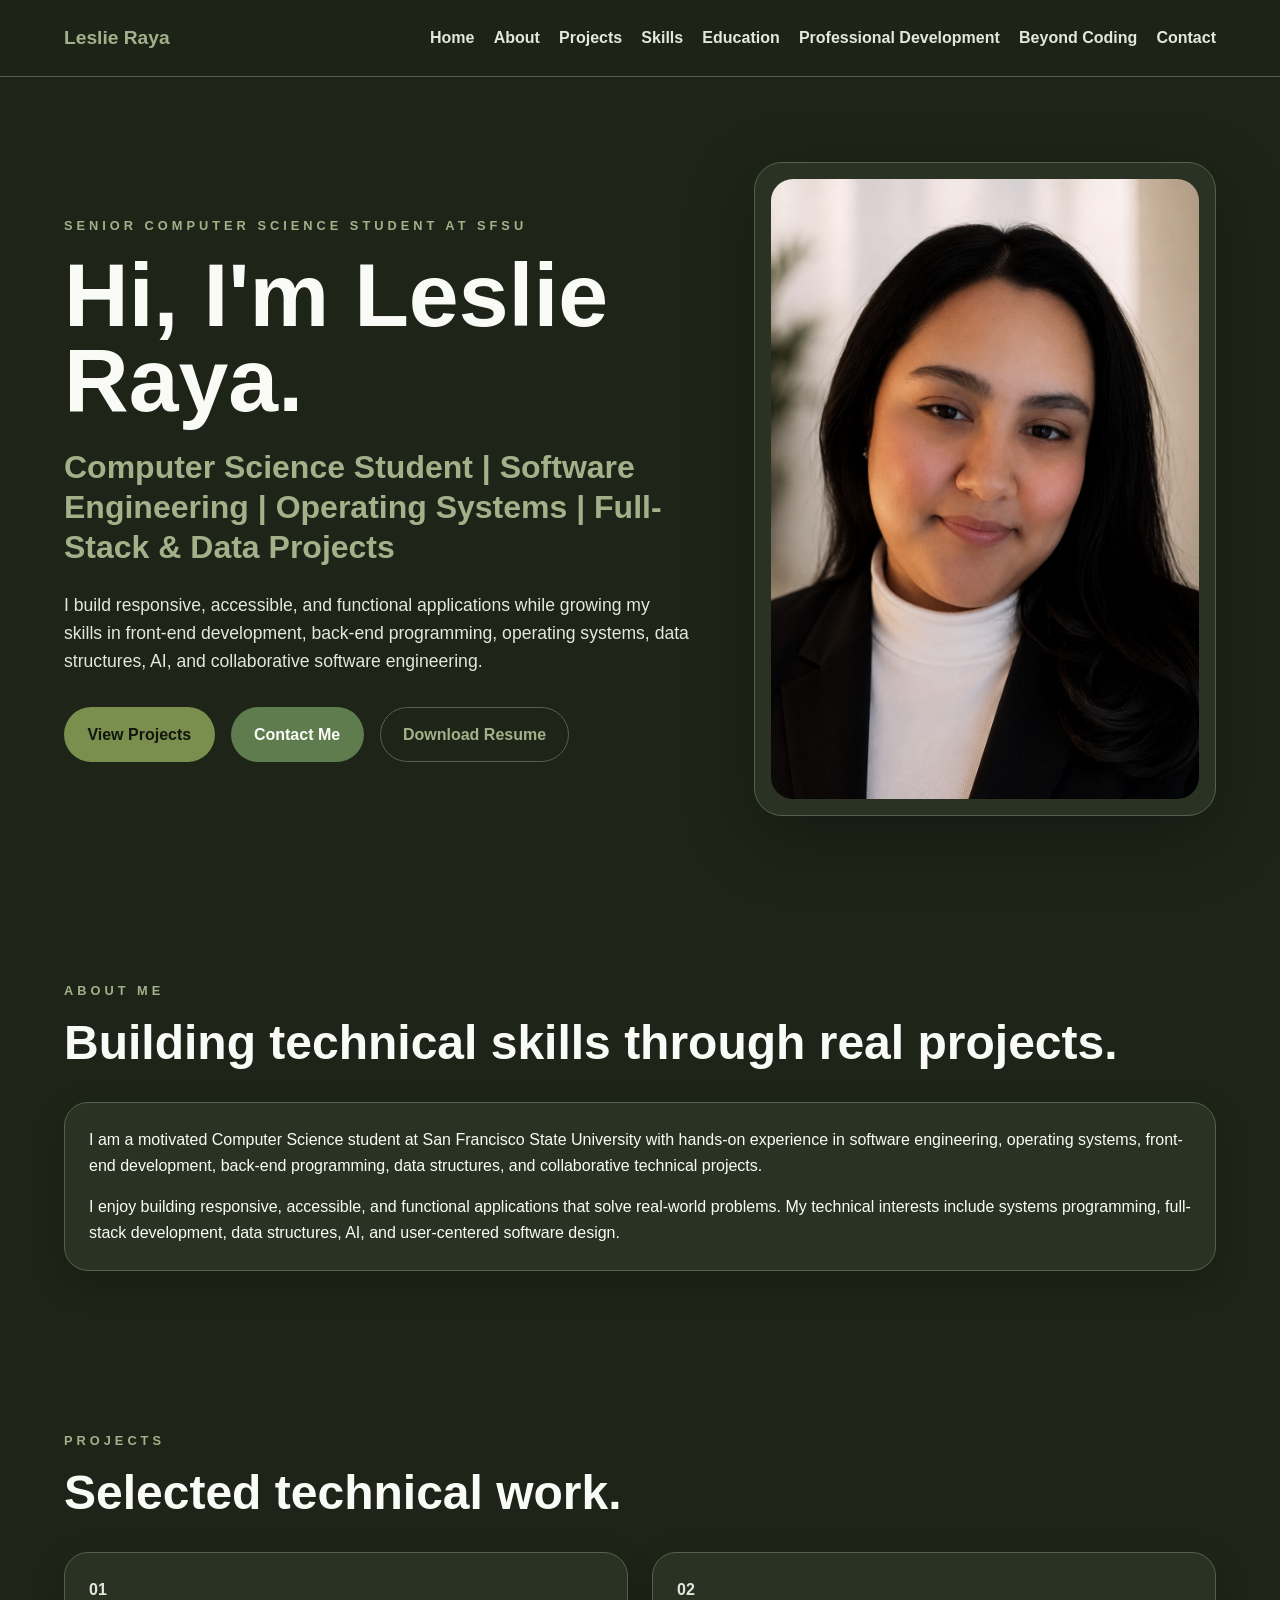
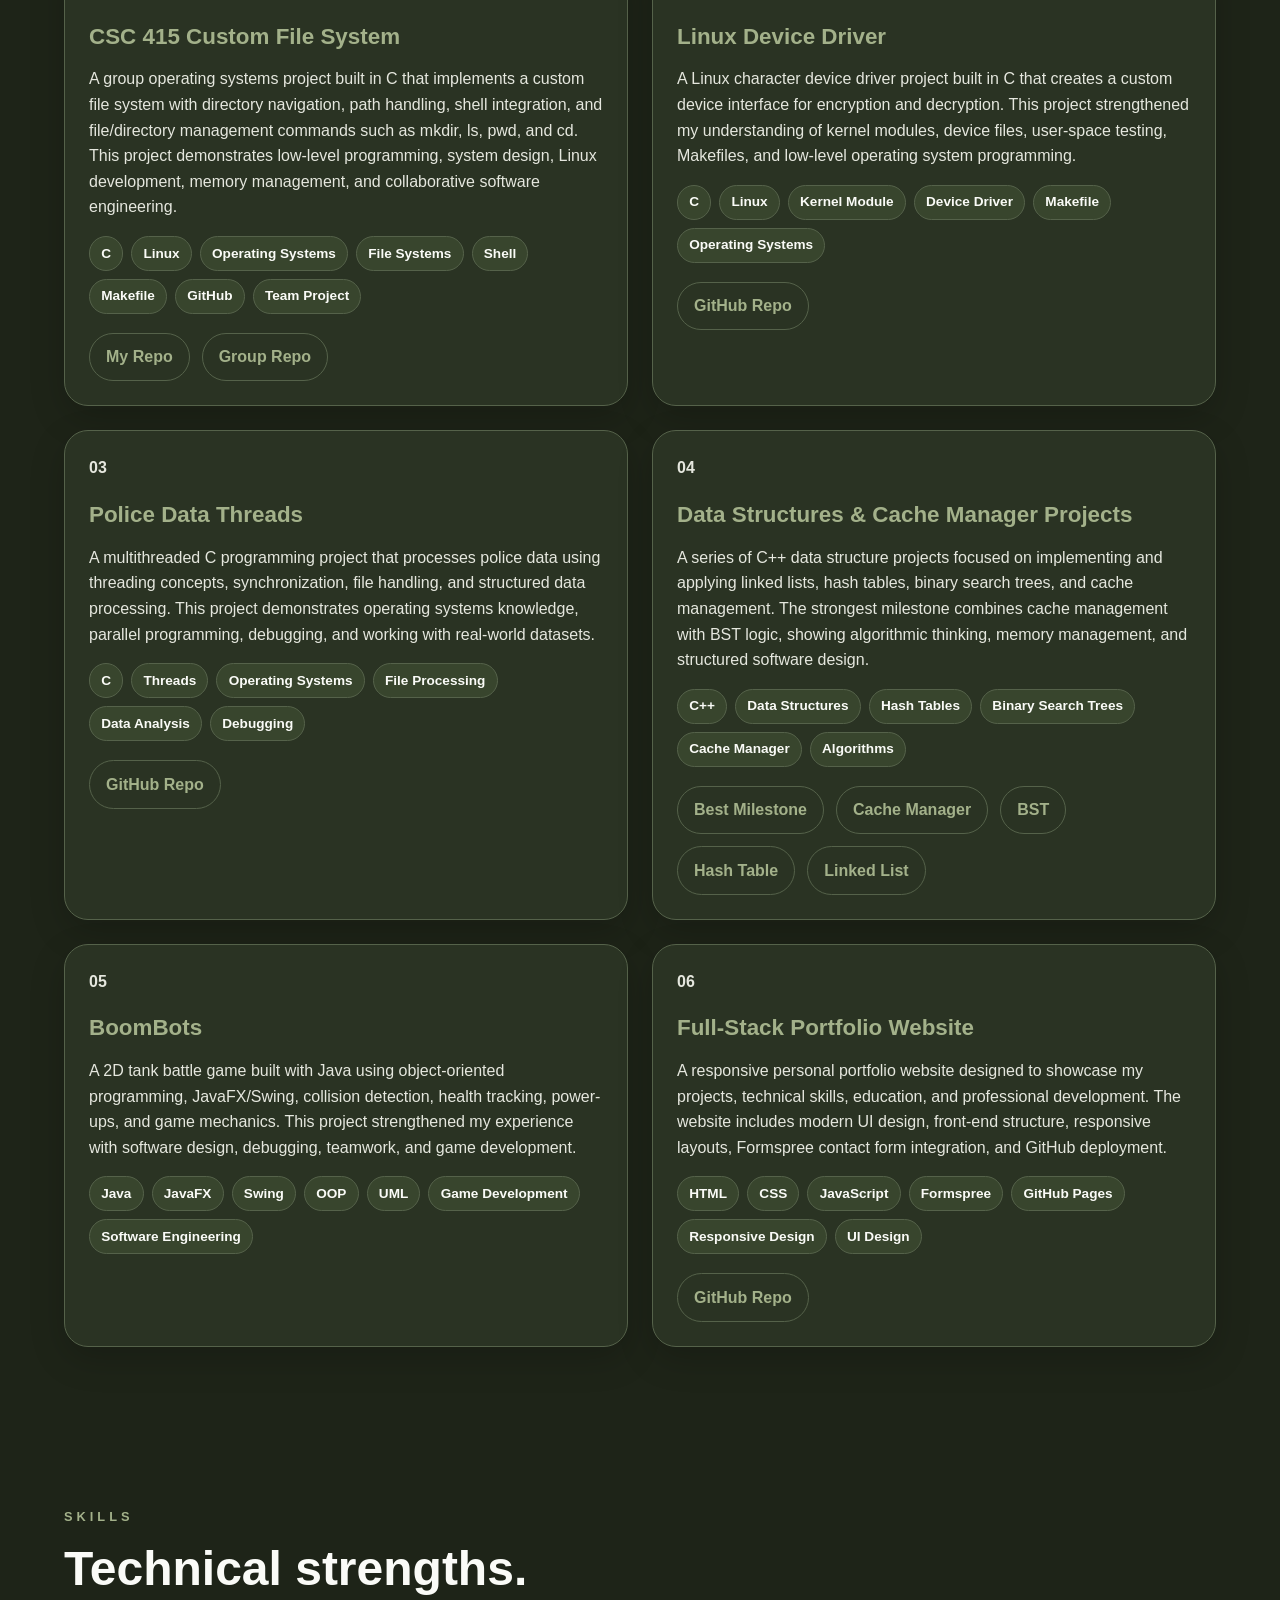
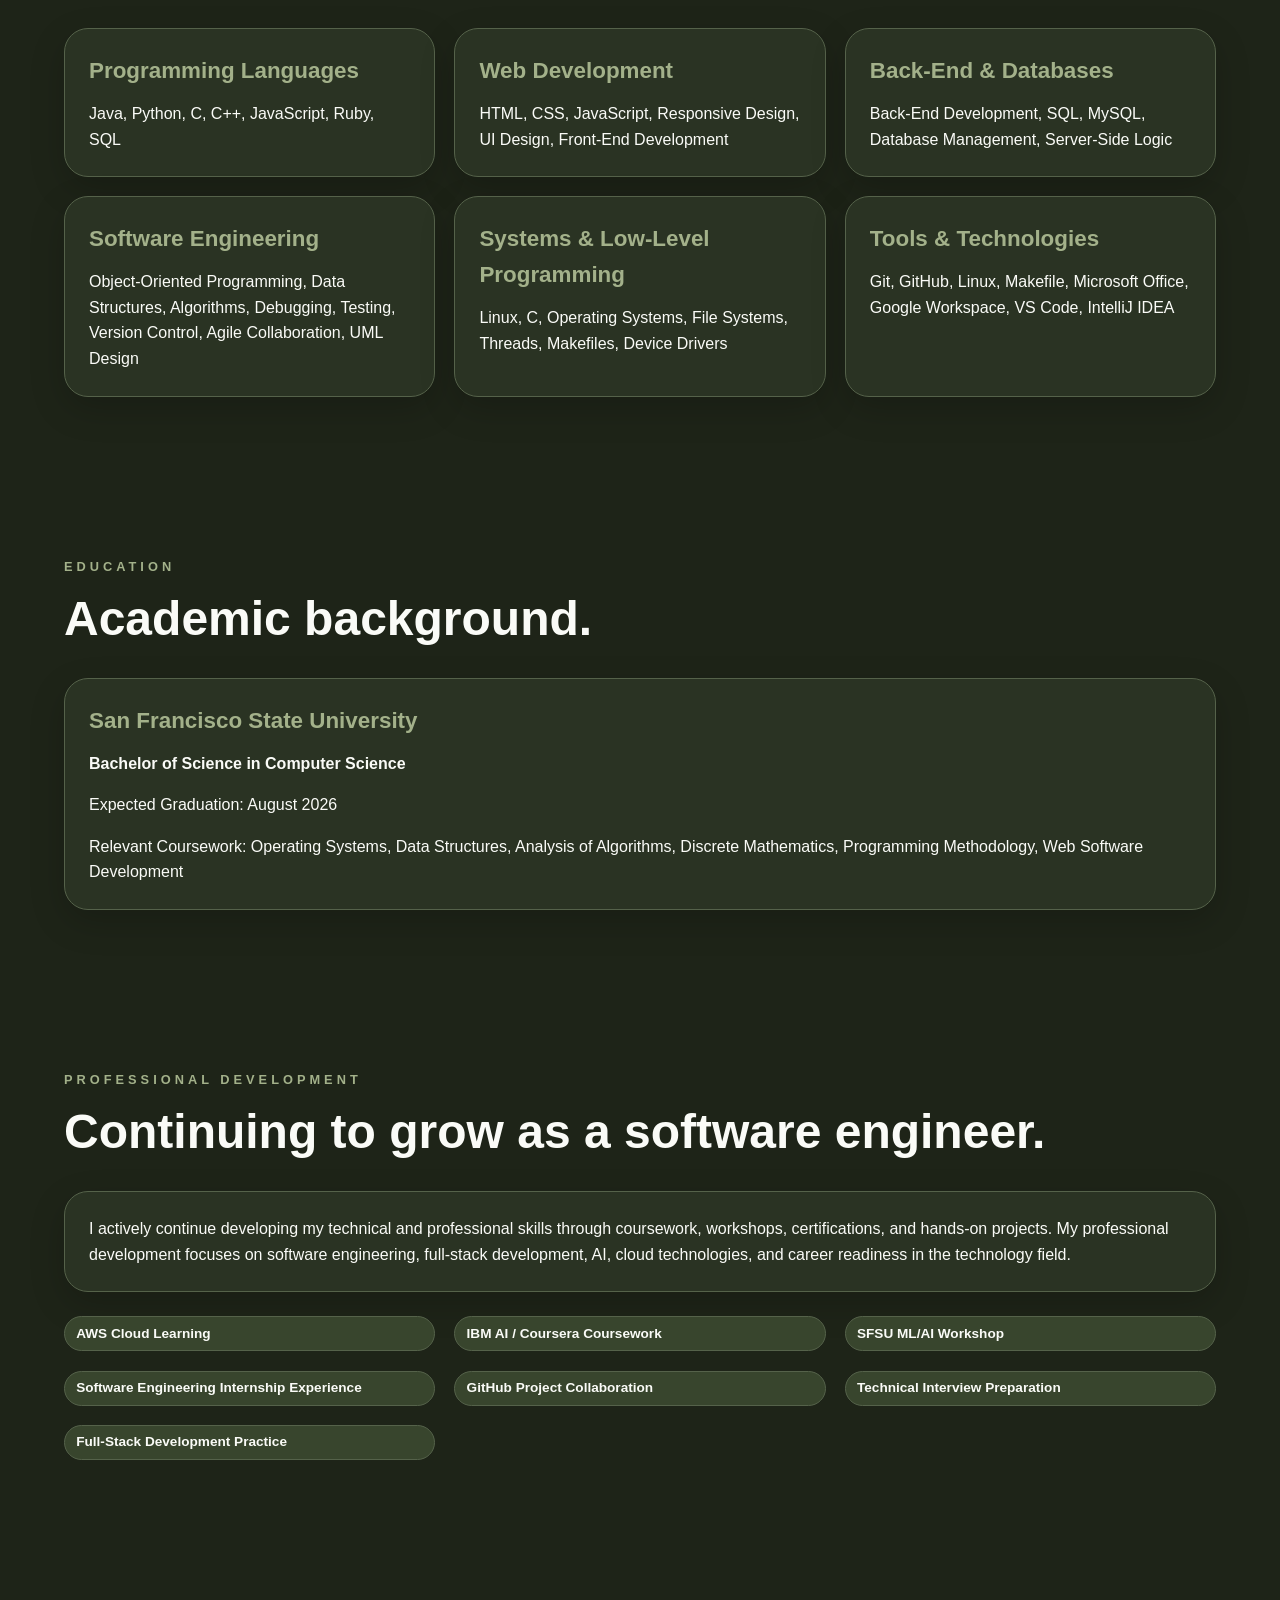
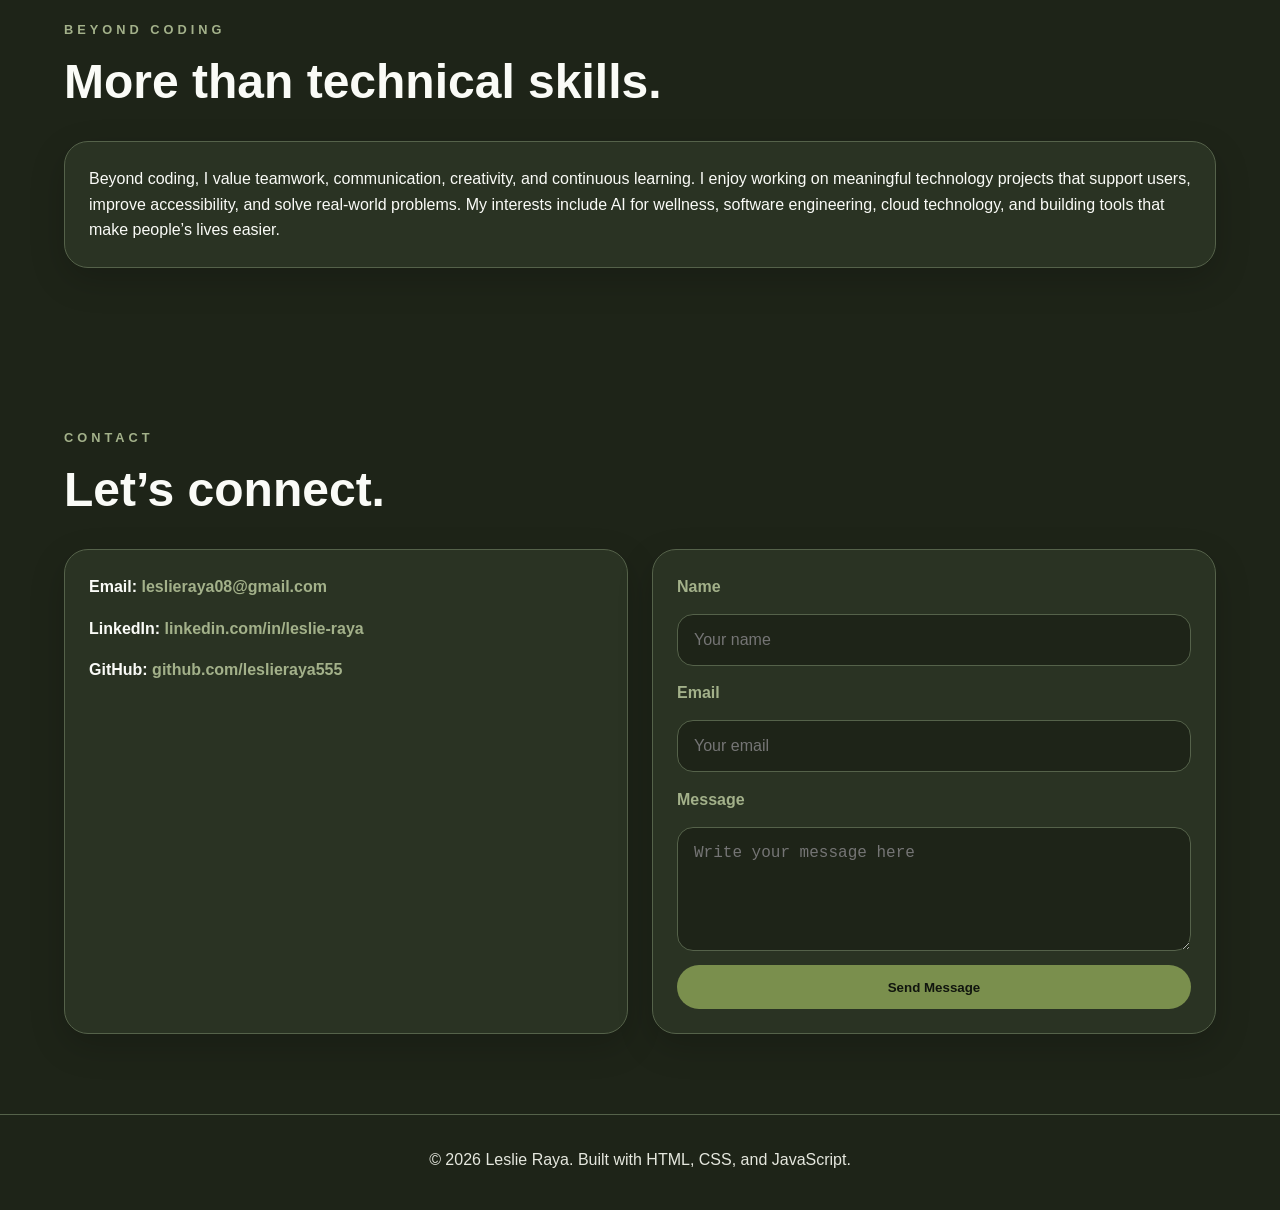
==== index.html @ 5ce3c4a7 "Add files via upload Move website files to root" ====
<!DOCTYPE html>
<html lang="en">
<head>
  <meta charset="UTF-8" />
  <meta name="viewport" content="width=device-width, initial-scale=1.0" />

  <title>Leslie Raya | Portfolio</title>

  <link rel="stylesheet" href="style.css" />
</head>

<body>
  <header class="header">
    <nav class="navbar">
      <a href="#home" class="logo">Leslie Raya</a>

      <button class="menu-toggle" aria-label="Open navigation menu">
        ☰
      </button>

      <ul class="nav-links">
        <li><a href="#home">Home</a></li>
        <li><a href="#about">About</a></li>
        <li><a href="#projects">Projects</a></li>
        <li><a href="#skills">Skills</a></li>
        <li><a href="#education">Education</a></li>
        <li><a href="#development">Professional Development</a></li>
        <li><a href="#beyond">Beyond Coding</a></li>
        <li><a href="#contact">Contact</a></li>
      </ul>
    </nav>
  </header>

  <main>
    <!-- HOME -->
    <section id="home" class="section hero">
      <div class="hero-content">
        <p class="eyebrow">Senior Computer Science Student at SFSU</p>

        <h1>Hi, I'm Leslie Raya.</h1>

        <h2>
          Computer Science Student | Software Engineering | Operating Systems |
          Full-Stack & Data Projects
        </h2>

        <p class="hero-text">
          I build responsive, accessible, and functional applications while growing my skills in
          front-end development, back-end programming, operating systems, data structures, AI, and
          collaborative software engineering.
        </p>

        <div class="hero-buttons">
          <a href="#projects" class="btn primary">View Projects</a>
          <a href="#contact" class="btn secondary">Contact Me</a>
          <a href="Leslie_Raya_Resume.pdf" class="btn outline" download>Download Resume</a>
        </div>
      </div>

      <div class="hero-image-card">
        <img
          src="leslie-headshot.png"
          alt="Leslie Raya professional headshot"
          class="hero-photo"
        />
      </div>
    </section>

    <!-- ABOUT -->
    <section id="about" class="section">
      <div class="section-heading">
        <p class="eyebrow">About Me</p>
        <h2>Building technical skills through real projects.</h2>
      </div>

      <div class="card">
        <p>
          I am a motivated Computer Science student at San Francisco State University with hands-on
          experience in software engineering, operating systems, front-end development, back-end
          programming, data structures, and collaborative technical projects.
        </p>

        <p>
          I enjoy building responsive, accessible, and functional applications that solve real-world
          problems. My technical interests include systems programming, full-stack development,
          data structures, AI, and user-centered software design.
        </p>
      </div>
    </section>

    <!-- PROJECTS -->
    <section id="projects" class="section">
      <div class="section-heading">
        <p class="eyebrow">Projects</p>
        <h2>Selected technical work.</h2>
      </div>

      <div class="project-grid">
        <!-- PROJECT 1 -->
        <article class="project-card">
          <p class="project-number">01</p>
          <h3>CSC 415 Custom File System</h3>

          <p>
            A group operating systems project built in C that implements a custom file system with
            directory navigation, path handling, shell integration, and file/directory management
            commands such as mkdir, ls, pwd, and cd. This project demonstrates low-level
            programming, system design, Linux development, memory management, and collaborative
            software engineering.
          </p>

          <div class="tags">
            <span>C</span>
            <span>Linux</span>
            <span>Operating Systems</span>
            <span>File Systems</span>
            <span>Shell</span>
            <span>Makefile</span>
            <span>GitHub</span>
            <span>Team Project</span>
          </div>

          <div class="project-links">
            <a
              href="https://github.com/CSC415-2026-Spring/csc415-filesystem-lraya7"
              target="_blank"
              class="project-link"
            >
              My Repo
            </a>

            <a
              href="https://github.com/jiaweilyu0929/csc415-group-project"
              target="_blank"
              class="project-link"
            >
              Group Repo
            </a>
          </div>
        </article>

        <!-- PROJECT 2 -->
        <article class="project-card">
          <p class="project-number">02</p>
          <h3>Linux Device Driver</h3>

          <p>
            A Linux character device driver project built in C that creates a custom device
            interface for encryption and decryption. This project strengthened my understanding of
            kernel modules, device files, user-space testing, Makefiles, and low-level operating
            system programming.
          </p>

          <div class="tags">
            <span>C</span>
            <span>Linux</span>
            <span>Kernel Module</span>
            <span>Device Driver</span>
            <span>Makefile</span>
            <span>Operating Systems</span>
          </div>

          <div class="project-links">
            <a
              href="https://github.com/lraya7/assignment6-device-driver"
              target="_blank"
              class="project-link"
            >
              GitHub Repo
            </a>
          </div>
        </article>

        <!-- PROJECT 3 -->
        <article class="project-card">
          <p class="project-number">03</p>
          <h3>Police Data Threads</h3>

          <p>
            A multithreaded C programming project that processes police data using threading
            concepts, synchronization, file handling, and structured data processing. This project
            demonstrates operating systems knowledge, parallel programming, debugging, and working
            with real-world datasets.
          </p>

          <div class="tags">
            <span>C</span>
            <span>Threads</span>
            <span>Operating Systems</span>
            <span>File Processing</span>
            <span>Data Analysis</span>
            <span>Debugging</span>
          </div>

          <div class="project-links">
            <a
              href="https://github.com/CSC415-2026-Spring/csc415-assignment-4-policedatathreads-lraya7"
              target="_blank"
              class="project-link"
            >
              GitHub Repo
            </a>
          </div>
        </article>

        <!-- PROJECT 4 -->
        <article class="project-card">
          <p class="project-number">04</p>
          <h3>Data Structures & Cache Manager Projects</h3>

          <p>
            A series of C++ data structure projects focused on implementing and applying linked
            lists, hash tables, binary search trees, and cache management. The strongest milestone
            combines cache management with BST logic, showing algorithmic thinking, memory
            management, and structured software design.
          </p>

          <div class="tags">
            <span>C++</span>
            <span>Data Structures</span>
            <span>Hash Tables</span>
            <span>Binary Search Trees</span>
            <span>Cache Manager</span>
            <span>Algorithms</span>
          </div>

          <div class="project-links">
            <a
              href="https://github.com/joe-hui-sfsu/milestone-5-cachemanager-bst-lraya7"
              target="_blank"
              class="project-link"
            >
              Best Milestone
            </a>

            <a
              href="https://github.com/joe-hui-sfsu/milestone-3-cachemanager-lraya7"
              target="_blank"
              class="project-link"
            >
              Cache Manager
            </a>

            <a
              href="https://github.com/joe-hui-sfsu/milestone-4-binary-search-tree-lraya7"
              target="_blank"
              class="project-link"
            >
              BST
            </a>

            <a
              href="https://github.com/joe-hui-sfsu/milestone-2-hashtable-lraya7"
              target="_blank"
              class="project-link"
            >
              Hash Table
            </a>

            <a
              href="https://github.com/joe-hui-sfsu/milestone-1-doubly-linked-list-lraya7"
              target="_blank"
              class="project-link"
            >
              Linked List
            </a>
          </div>
        </article>

        <!-- PROJECT 5 -->
        <article class="project-card">
          <p class="project-number">05</p>
          <h3>BoomBots</h3>

          <p>
            A 2D tank battle game built with Java using object-oriented programming, JavaFX/Swing,
            collision detection, health tracking, power-ups, and game mechanics. This project
            strengthened my experience with software design, debugging, teamwork, and game
            development.
          </p>

          <div class="tags">
            <span>Java</span>
            <span>JavaFX</span>
            <span>Swing</span>
            <span>OOP</span>
            <span>UML</span>
            <span>Game Development</span>
            <span>Software Engineering</span>
          </div>
        </article>

        <!-- PROJECT 6 -->
        <article class="project-card">
          <p class="project-number">06</p>
          <h3>Full-Stack Portfolio Website</h3>

          <p>
            A responsive personal portfolio website designed to showcase my projects, technical
            skills, education, and professional development. The website includes modern UI design,
            front-end structure, responsive layouts, Formspree contact form integration, and GitHub
            deployment.
          </p>

          <div class="tags">
            <span>HTML</span>
            <span>CSS</span>
            <span>JavaScript</span>
            <span>Formspree</span>
            <span>GitHub Pages</span>
            <span>Responsive Design</span>
            <span>UI Design</span>
          </div>

          <div class="project-links">
            <a
              href="https://github.com/leslieraya555/leslie-raya-portfolio"
              target="_blank"
              class="project-link"
            >
              GitHub Repo
            </a>
          </div>
        </article>
      </div>
    </section>

    <!-- SKILLS -->
    <section id="skills" class="section">
      <div class="section-heading">
        <p class="eyebrow">Skills</p>
        <h2>Technical strengths.</h2>
      </div>

      <div class="skills-grid">
        <div class="card">
          <h3>Programming Languages</h3>
          <p>Java, Python, C, C++, JavaScript, Ruby, SQL</p>
        </div>

        <div class="card">
          <h3>Web Development</h3>
          <p>HTML, CSS, JavaScript, Responsive Design, UI Design, Front-End Development</p>
        </div>

        <div class="card">
          <h3>Back-End & Databases</h3>
          <p>Back-End Development, SQL, MySQL, Database Management, Server-Side Logic</p>
        </div>

        <div class="card">
          <h3>Software Engineering</h3>
          <p>
            Object-Oriented Programming, Data Structures, Algorithms, Debugging, Testing,
            Version Control, Agile Collaboration, UML Design
          </p>
        </div>

        <div class="card">
          <h3>Systems & Low-Level Programming</h3>
          <p>Linux, C, Operating Systems, File Systems, Threads, Makefiles, Device Drivers</p>
        </div>

        <div class="card">
          <h3>Tools & Technologies</h3>
          <p>Git, GitHub, Linux, Makefile, Microsoft Office, Google Workspace, VS Code, IntelliJ IDEA</p>
        </div>
      </div>
    </section>

    <!-- EDUCATION -->
    <section id="education" class="section">
      <div class="section-heading">
        <p class="eyebrow">Education</p>
        <h2>Academic background.</h2>
      </div>

      <div class="card">
        <h3>San Francisco State University</h3>
        <p><strong>Bachelor of Science in Computer Science</strong></p>
        <p>Expected Graduation: August 2026</p>

        <p>
          Relevant Coursework: Operating Systems, Data Structures, Analysis of Algorithms,
          Discrete Mathematics, Programming Methodology, Web Software Development
        </p>
      </div>
    </section>

    <!-- PROFESSIONAL DEVELOPMENT -->
    <section id="development" class="section">
      <div class="section-heading">
        <p class="eyebrow">Professional Development</p>
        <h2>Continuing to grow as a software engineer.</h2>
      </div>

      <div class="card">
        <p>
          I actively continue developing my technical and professional skills through coursework,
          workshops, certifications, and hands-on projects. My professional development focuses on
          software engineering, full-stack development, AI, cloud technologies, and career readiness
          in the technology field.
        </p>
      </div>

      <div class="development-grid">
        <span>AWS Cloud Learning</span>
        <span>IBM AI / Coursera Coursework</span>
        <span>SFSU ML/AI Workshop</span>
        <span>Software Engineering Internship Experience</span>
        <span>GitHub Project Collaboration</span>
        <span>Technical Interview Preparation</span>
        <span>Full-Stack Development Practice</span>
      </div>
    </section>

    <!-- BEYOND CODING -->
    <section id="beyond" class="section">
      <div class="section-heading">
        <p class="eyebrow">Beyond Coding</p>
        <h2>More than technical skills.</h2>
      </div>

      <div class="card">
        <p>
          Beyond coding, I value teamwork, communication, creativity, and continuous learning. I
          enjoy working on meaningful technology projects that support users, improve accessibility,
          and solve real-world problems. My interests include AI for wellness, software engineering,
          cloud technology, and building tools that make people’s lives easier.
        </p>
      </div>
    </section>

    <!-- CONTACT -->
    <section id="contact" class="section">
      <div class="section-heading">
        <p class="eyebrow">Contact</p>
        <h2>Let’s connect.</h2>
      </div>

      <div class="contact-grid">
        <div class="card contact-info">
          <p>
            <strong>Email:</strong>
            <a href="mailto:leslieraya08@gmail.com">leslieraya08@gmail.com</a>
          </p>

          <p>
            <strong>LinkedIn:</strong>
            <a href="https://www.linkedin.com/in/leslie-raya" target="_blank">
              linkedin.com/in/leslie-raya
            </a>
          </p>

          <p>
            <strong>GitHub:</strong>
            <a href="https://github.com/leslieraya555" target="_blank">
              github.com/leslieraya555
            </a>
          </p>
        </div>

        <form
          class="card contact-form"
          action="https://formspree.io/f/mkoaongb"
          method="POST"
        >
          <label for="name">Name</label>
          <input
            id="name"
            name="name"
            type="text"
            placeholder="Your name"
            required
          />

          <label for="email">Email</label>
          <input
            id="email"
            name="email"
            type="email"
            placeholder="Your email"
            required
          />

          <label for="message">Message</label>
          <textarea
            id="message"
            name="message"
            rows="5"
            placeholder="Write your message here"
            required
          ></textarea>

          <input
            type="hidden"
            name="_subject"
            value="New message from Leslie Raya Portfolio Website"
          />

          <button type="submit" class="btn primary">Send Message</button>
        </form>
      </div>
    </section>
  </main>

  <footer class="footer">
    <p>© 2026 Leslie Raya. Built with HTML, CSS, and JavaScript.</p>
  </footer>

  <script src="script.js"></script>
</body>
</html>
---- style.css ----
:root {
  --background: #1E2418;
  --card-background: #2A3323;
  --section-background: #38452D;
  --accent-olive: #7A8F4D;
  --secondary-green: #5E7C4D;
  --soft-sage: #A3B18A;
  --main-text: #FAFBF7;
  --muted-text: #E5E7DE;
  --border: #55624A;
  --shadow: 0 22px 70px rgba(0, 0, 0, 0.25);
}

* {
  box-sizing: border-box;
  margin: 0;
  padding: 0;
}

html {
  scroll-behavior: smooth;
}

body {
  font-family: Arial, Helvetica, sans-serif;
  background: var(--background);
  color: var(--main-text);
  line-height: 1.6;
}

img {
  max-width: 100%;
  display: block;
}

a {
  color: inherit;
  text-decoration: none;
}

.header {
  position: sticky;
  top: 0;
  z-index: 1000;
  background: rgba(30, 36, 24, 0.95);
  border-bottom: 1px solid var(--border);
}

.navbar {
  width: min(1200px, 90%);
  margin: 0 auto;
  min-height: 76px;
  display: flex;
  align-items: center;
  justify-content: space-between;
}

.logo {
  color: var(--soft-sage);
  font-size: 1.2rem;
  font-weight: 800;
}

.nav-links {
  list-style: none;
  display: flex;
  gap: 1.2rem;
  align-items: center;
}

.nav-links a {
  color: var(--muted-text);
  font-weight: 700;
  transition: color 0.3s ease;
}

.nav-links a:hover {
  color: var(--soft-sage);
}

.menu-toggle {
  display: none;
  background: transparent;
  border: 1px solid var(--border);
  color: var(--main-text);
  font-size: 1.5rem;
  padding: 0.3rem 0.7rem;
  border-radius: 10px;
  cursor: pointer;
}

.section {
  width: min(1200px, 90%);
  margin: 0 auto;
  padding: 5rem 0;
}

.hero {
  min-height: calc(100vh - 76px);
  display: grid;
  grid-template-columns: 1.15fr 0.85fr;
  align-items: center;
  gap: 4rem;
}

.eyebrow {
  color: var(--soft-sage);
  font-weight: 800;
  letter-spacing: 4px;
  text-transform: uppercase;
  font-size: 0.8rem;
  margin-bottom: 1rem;
}

.hero h1 {
  font-size: clamp(3.2rem, 7vw, 6rem);
  line-height: 0.95;
  margin-bottom: 1.5rem;
}

.hero h2 {
  color: var(--soft-sage);
  font-size: clamp(1.3rem, 3vw, 2rem);
  line-height: 1.25;
  margin-bottom: 1.5rem;
}

.hero-text {
  max-width: 720px;
  color: var(--muted-text);
  font-size: 1.1rem;
  margin-bottom: 2rem;
}

.hero-buttons {
  display: flex;
  flex-wrap: wrap;
  gap: 1rem;
}

.btn {
  display: inline-block;
  padding: 0.85rem 1.4rem;
  border-radius: 999px;
  font-weight: 800;
  transition: all 0.3s ease;
  border: 1px solid transparent;
  cursor: pointer;
}

.btn.primary {
  background: var(--accent-olive);
  color: #11150e;
}

.btn.secondary {
  background: var(--secondary-green);
  color: var(--main-text);
}

.btn.outline {
  border-color: var(--border);
  color: var(--soft-sage);
}

.btn:hover {
  transform: translateY(-3px);
  filter: brightness(1.08);
}

.hero-image-card {
  background: var(--card-background);
  border: 1px solid var(--border);
  border-radius: 28px;
  padding: 1rem;
  box-shadow: var(--shadow);
}

.hero-photo {
  width: 100%;
  height: 620px;
  object-fit: cover;
  object-position: center top;
  border-radius: 22px;
}

.section-heading {
  margin-bottom: 2rem;
}

.section-heading h2 {
  font-size: clamp(2rem, 4vw, 3rem);
  line-height: 1.1;
}

.card,
.project-card {
  background: var(--card-background);
  border: 1px solid var(--border);
  border-radius: 24px;
  padding: 1.5rem;
  box-shadow: 0 12px 35px rgba(0, 0, 0, 0.18);
}

.card p + p {
  margin-top: 1rem;
}

.card h3,
.project-card h3 {
  color: var(--soft-sage);
  margin-bottom: 0.75rem;
  font-size: 1.4rem;
}

.project-grid {
  display: grid;
  grid-template-columns: repeat(2, 1fr);
  gap: 1.5rem;
}

.project-card {
  transition: transform 0.3s ease, border-color 0.3s ease;
}

.project-card:hover {
  transform: translateY(-6px);
  border-color: var(--soft-sage);
}

.project-number {
  color: var(--soft-sage);
  font-weight: 900;
  margin-bottom: 0.5rem;
}

.project-card p {
  color: var(--muted-text);
  margin-bottom: 1rem;
}

.tags {
  display: flex;
  flex-wrap: wrap;
  gap: 0.5rem;
}

.tags span,
.development-grid span {
  background: var(--section-background);
  color: var(--main-text);
  border: 1px solid var(--border);
  padding: 0.35rem 0.7rem;
  border-radius: 999px;
  font-size: 0.85rem;
  font-weight: 700;
}

.project-links {
  display: flex;
  flex-wrap: wrap;
  gap: 0.75rem;
  margin-top: 1.2rem;
}

.project-link {
  display: inline-block;
  padding: 0.65rem 1rem;
  border-radius: 999px;
  border: 1px solid var(--border);
  color: var(--soft-sage);
  font-weight: 800;
  transition: all 0.3s ease;
}

.project-link:hover {
  background: var(--accent-olive);
  color: #11150e;
  transform: translateY(-2px);
}

.skills-grid,
.development-grid {
  display: grid;
  grid-template-columns: repeat(3, 1fr);
  gap: 1.2rem;
}

.development-grid {
  margin-top: 1.5rem;
}

.contact-grid {
  display: grid;
  grid-template-columns: 1fr 1fr;
  gap: 1.5rem;
}

.contact-info a {
  color: var(--soft-sage);
  font-weight: 700;
}

.contact-form {
  display: flex;
  flex-direction: column;
  gap: 0.9rem;
}

.contact-form label {
  color: var(--soft-sage);
  font-weight: 700;
}

.contact-form input,
.contact-form textarea {
  width: 100%;
  padding: 1rem;
  border-radius: 16px;
  border: 1px solid var(--border);
  background: var(--background);
  color: var(--main-text);
  font-size: 1rem;
}

.contact-form textarea {
  resize: vertical;
}

.footer {
  border-top: 1px solid var(--border);
  padding: 2rem;
  text-align: center;
  color: var(--muted-text);
}

@media (max-width: 900px) {
  .hero {
    grid-template-columns: 1fr;
    gap: 2rem;
    padding-top: 3rem;
  }

  .hero-image-card {
    max-width: 520px;
  }

  .hero-photo {
    height: 520px;
  }

  .project-grid,
  .skills-grid,
  .development-grid,
  .contact-grid {
    grid-template-columns: 1fr;
  }

  .menu-toggle {
    display: block;
  }

  .nav-links {
    position: absolute;
    top: 76px;
    right: 5%;
    width: 90%;
    background: var(--card-background);
    border: 1px solid var(--border);
    border-radius: 20px;
    padding: 1rem;
    flex-direction: column;
    align-items: flex-start;
    display: none;
  }

  .nav-links.open {
    display: flex;
  }
}

@media (max-width: 600px) {
  .section {
    padding: 3.5rem 0;
  }

  .hero h1 {
    font-size: 3.2rem;
  }

  .hero-photo {
    height: 430px;
  }

  .hero-buttons {
    flex-direction: column;
  }

  .btn {
    text-align: center;
  }
}
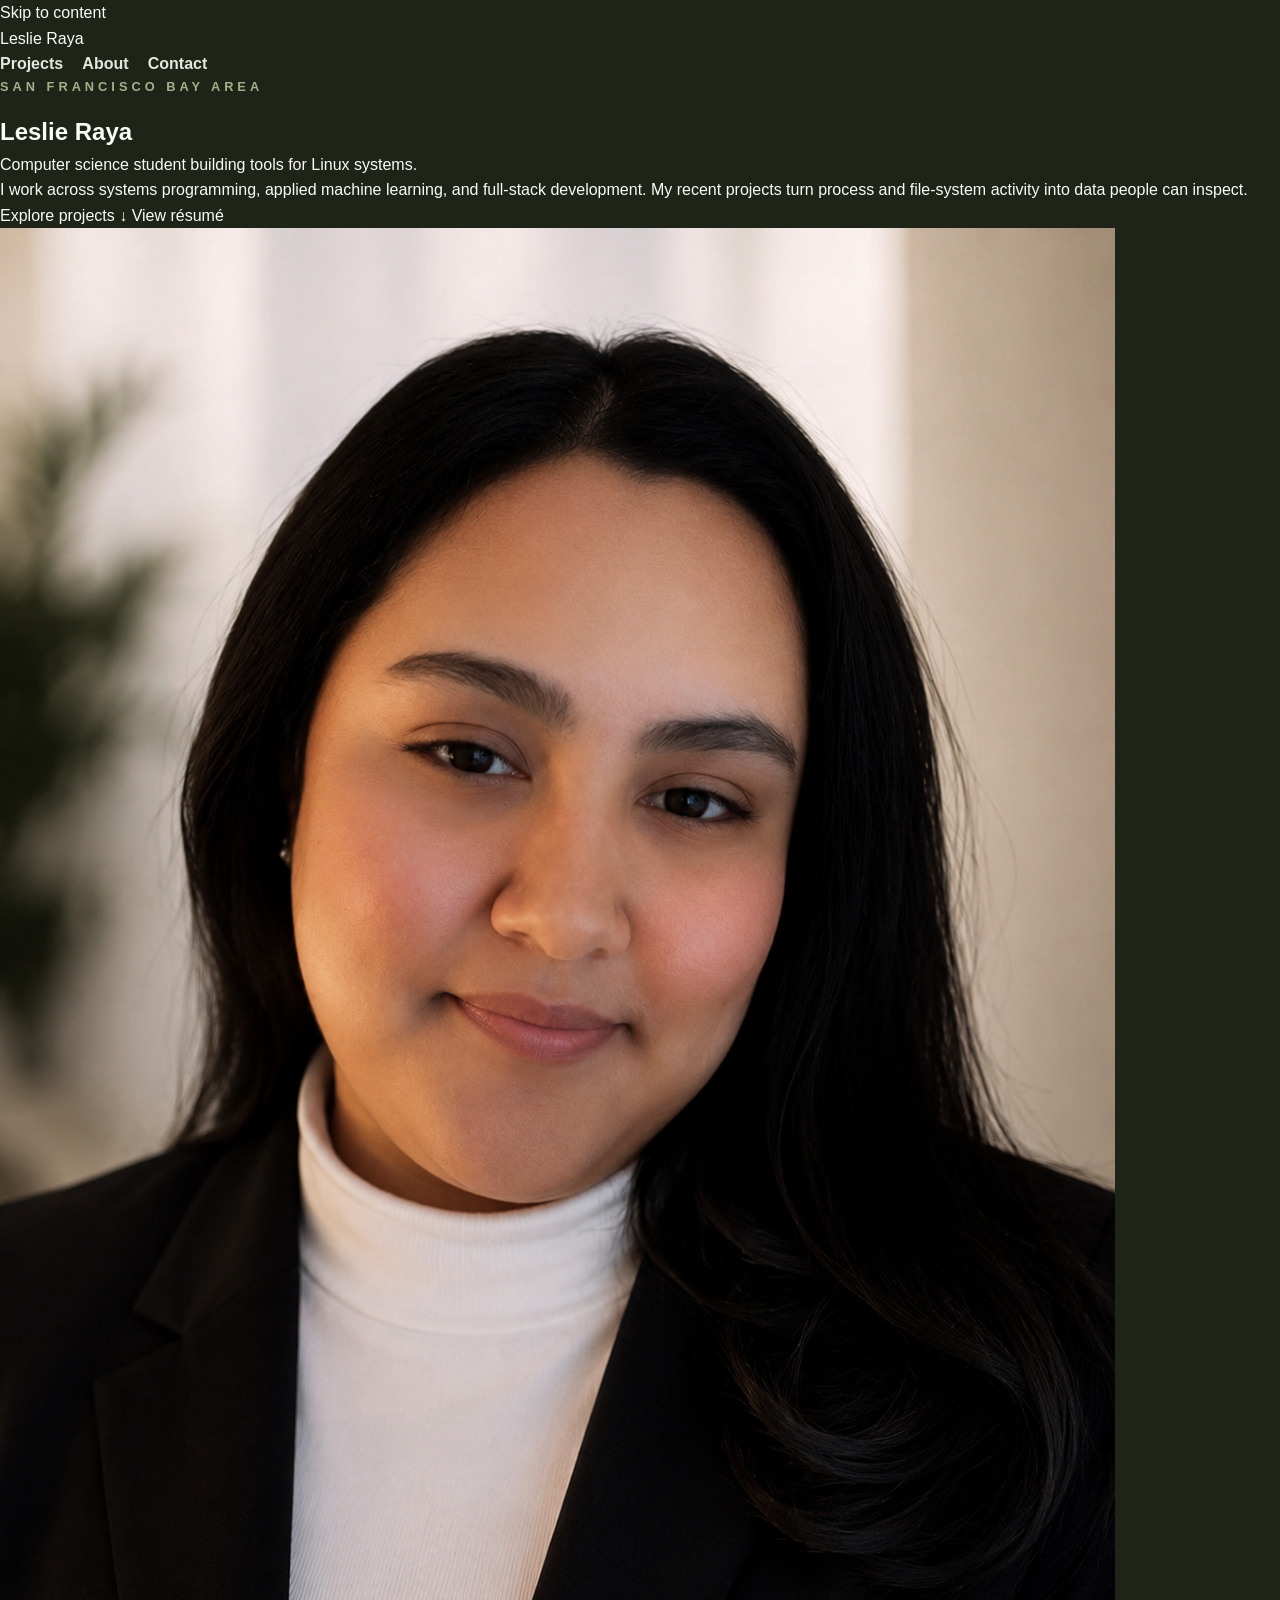
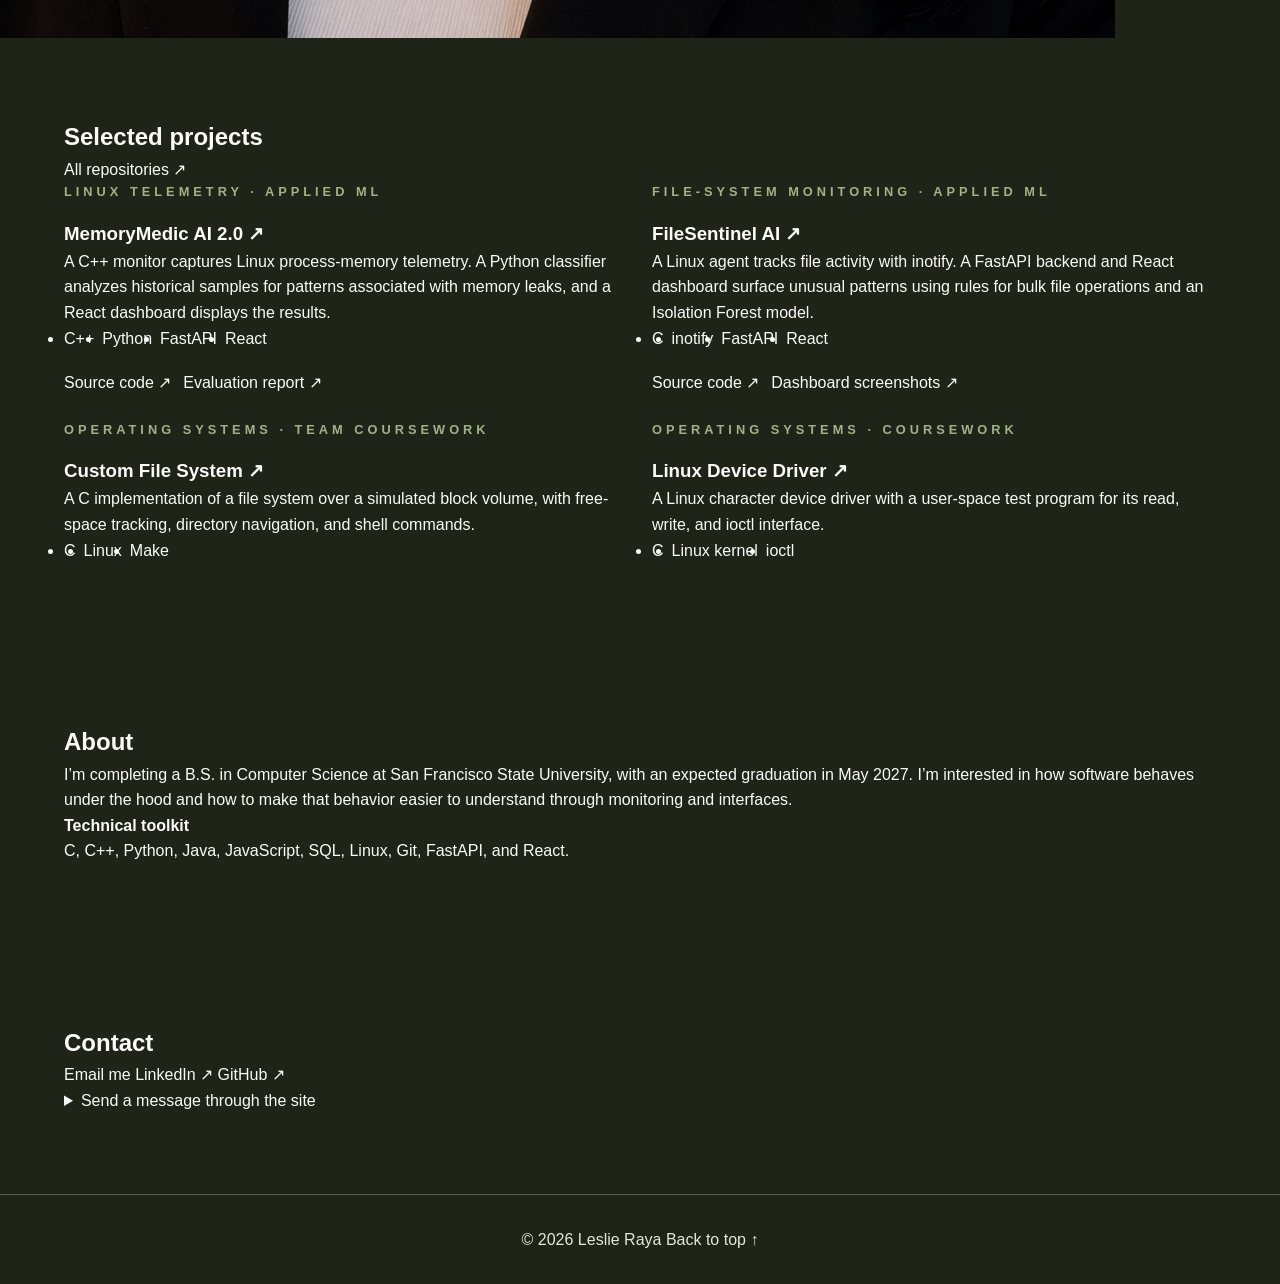
==== commit 7af20035: "Lead portfolio with selected engineering projects" ====
--- a/index.html
+++ b/index.html
@@ -1,513 +1,116 @@
-<!DOCTYPE html>
+<!doctype html>
 <html lang="en">
 <head>
-  <meta charset="UTF-8" />
-  <meta name="viewport" content="width=device-width, initial-scale=1.0" />
-
-  <title>Leslie Raya | Portfolio</title>
-
-  <link rel="stylesheet" href="style.css" />
+  <meta charset="utf-8">
+  <meta name="viewport" content="width=device-width, initial-scale=1">
+  <meta name="description" content="Leslie Raya’s software engineering portfolio, featuring Linux systems, applied machine learning, and full-stack projects.">
+  <meta name="theme-color" content="#f8f8f2">
+  <title>Leslie Raya · Software Engineering Portfolio</title>
+  <link rel="stylesheet" href="style.css">
 </head>
-
 <body>
-  <header class="header">
-    <nav class="navbar">
-      <a href="#home" class="logo">Leslie Raya</a>
-
-      <button class="menu-toggle" aria-label="Open navigation menu">
-        ☰
-      </button>
-
-      <ul class="nav-links">
-        <li><a href="#home">Home</a></li>
-        <li><a href="#about">About</a></li>
-        <li><a href="#projects">Projects</a></li>
-        <li><a href="#skills">Skills</a></li>
-        <li><a href="#education">Education</a></li>
-        <li><a href="#development">Professional Development</a></li>
-        <li><a href="#beyond">Beyond Coding</a></li>
-        <li><a href="#contact">Contact</a></li>
-      </ul>
+  <a class="skip" href="#main">Skip to content</a>
+  <header class="site-header">
+    <nav class="wrap nav" aria-label="Main navigation">
+      <a class="brand" href="#home">Leslie Raya</a>
+      <div class="nav-links">
+        <a href="#projects">Projects</a>
+        <a href="#about">About</a>
+        <a href="#contact">Contact</a>
+      </div>
     </nav>
   </header>
 
-  <main>
-    <!-- HOME -->
-    <section id="home" class="section hero">
-      <div class="hero-content">
-        <p class="eyebrow">Senior Computer Science Student at SFSU</p>
-
-        <h1>Hi, I'm Leslie Raya.</h1>
-
-        <h2>
-          Computer Science Student | Software Engineering | Operating Systems |
-          Full-Stack & Data Projects
-        </h2>
-
-        <p class="hero-text">
-          I build responsive, accessible, and functional applications while growing my skills in
-          front-end development, back-end programming, operating systems, data structures, AI, and
-          collaborative software engineering.
-        </p>
-
-        <div class="hero-buttons">
-          <a href="#projects" class="btn primary">View Projects</a>
-          <a href="#contact" class="btn secondary">Contact Me</a>
-          <a href="Leslie_Raya_Resume.pdf" class="btn outline" download>Download Resume</a>
+  <main class="wrap" id="main">
+    <section class="intro" id="home" aria-labelledby="name">
+      <div>
+        <p class="eyebrow">San Francisco Bay Area</p>
+        <h1 id="name">Leslie Raya</h1>
+        <p class="intro-title">Computer science student building tools for Linux systems.</p>
+        <p>I work across systems programming, applied machine learning, and full-stack development. My recent projects turn process and file-system activity into data people can inspect.</p>
+        <div class="actions">
+          <a class="button primary" href="#projects">Explore projects <span aria-hidden="true">↓</span></a>
+          <a class="button" href="Leslie_Raya_Resume.pdf">View résumé</a>
         </div>
       </div>
-
-      <div class="hero-image-card">
-        <img
-          src="leslie-headshot.png"
-          alt="Leslie Raya professional headshot"
-          class="hero-photo"
-        />
-      </div>
+      <img class="portrait" src="leslie-headshot.png" alt="Leslie Raya" fetchpriority="high">
     </section>
 
-    <!-- ABOUT -->
-    <section id="about" class="section">
-      <div class="section-heading">
-        <p class="eyebrow">About Me</p>
-        <h2>Building technical skills through real projects.</h2>
+    <section class="section" id="projects" aria-labelledby="projects-title">
+      <div class="section-head">
+        <h2 id="projects-title">Selected projects</h2>
+        <a href="https://github.com/leslieraya555?tab=repositories">All repositories <span aria-hidden="true">↗</span></a>
       </div>
-
-      <div class="card">
-        <p>
-          I am a motivated Computer Science student at San Francisco State University with hands-on
-          experience in software engineering, operating systems, front-end development, back-end
-          programming, data structures, and collaborative technical projects.
-        </p>
-
-        <p>
-          I enjoy building responsive, accessible, and functional applications that solve real-world
-          problems. My technical interests include systems programming, full-stack development,
-          data structures, AI, and user-centered software design.
-        </p>
-      </div>
-    </section>
-
-    <!-- PROJECTS -->
-    <section id="projects" class="section">
-      <div class="section-heading">
-        <p class="eyebrow">Projects</p>
-        <h2>Selected technical work.</h2>
-      </div>
-
       <div class="project-grid">
-        <!-- PROJECT 1 -->
-        <article class="project-card">
-          <p class="project-number">01</p>
-          <h3>CSC 415 Custom File System</h3>
-
-          <p>
-            A group operating systems project built in C that implements a custom file system with
-            directory navigation, path handling, shell integration, and file/directory management
-            commands such as mkdir, ls, pwd, and cd. This project demonstrates low-level
-            programming, system design, Linux development, memory management, and collaborative
-            software engineering.
-          </p>
-
-          <div class="tags">
-            <span>C</span>
-            <span>Linux</span>
-            <span>Operating Systems</span>
-            <span>File Systems</span>
-            <span>Shell</span>
-            <span>Makefile</span>
-            <span>GitHub</span>
-            <span>Team Project</span>
-          </div>
-
+        <article class="project featured">
+          <p class="eyebrow">Linux telemetry · Applied ML</p>
+          <h3><a href="https://github.com/leslieraya555/MemoryMedic">MemoryMedic AI 2.0 <span aria-hidden="true">↗</span></a></h3>
+          <p>A C++ monitor captures Linux process-memory telemetry. A Python classifier analyzes historical samples for patterns associated with memory leaks, and a React dashboard displays the results.</p>
+          <ul class="tags" aria-label="Technologies"><li>C++</li><li>Python</li><li>FastAPI</li><li>React</li></ul>
           <div class="project-links">
-            <a
-              href="https://github.com/CSC415-2026-Spring/csc415-filesystem-lraya7"
-              target="_blank"
-              class="project-link"
-            >
-              My Repo
-            </a>
-
-            <a
-              href="https://github.com/jiaweilyu0929/csc415-group-project"
-              target="_blank"
-              class="project-link"
-            >
-              Group Repo
-            </a>
+            <a href="https://github.com/leslieraya555/MemoryMedic" aria-label="MemoryMedic source code on GitHub">Source code <span aria-hidden="true">↗</span></a>
+            <a href="https://github.com/leslieraya555/MemoryMedic/blob/main/docs/evaluation_report.md">Evaluation report <span aria-hidden="true">↗</span></a>
           </div>
         </article>
-
-        <!-- PROJECT 2 -->
-        <article class="project-card">
-          <p class="project-number">02</p>
-          <h3>Linux Device Driver</h3>
-
-          <p>
-            A Linux character device driver project built in C that creates a custom device
-            interface for encryption and decryption. This project strengthened my understanding of
-            kernel modules, device files, user-space testing, Makefiles, and low-level operating
-            system programming.
-          </p>
-
-          <div class="tags">
-            <span>C</span>
-            <span>Linux</span>
-            <span>Kernel Module</span>
-            <span>Device Driver</span>
-            <span>Makefile</span>
-            <span>Operating Systems</span>
-          </div>
-
+        <article class="project featured">
+          <p class="eyebrow">File-system monitoring · Applied ML</p>
+          <h3><a href="https://github.com/leslieraya555/FileSentinel-AI">FileSentinel AI <span aria-hidden="true">↗</span></a></h3>
+          <p>A Linux agent tracks file activity with inotify. A FastAPI backend and React dashboard surface unusual patterns using rules for bulk file operations and an Isolation Forest model.</p>
+          <ul class="tags" aria-label="Technologies"><li>C</li><li>inotify</li><li>FastAPI</li><li>React</li></ul>
           <div class="project-links">
-            <a
-              href="https://github.com/lraya7/assignment6-device-driver"
-              target="_blank"
-              class="project-link"
-            >
-              GitHub Repo
-            </a>
+            <a href="https://github.com/leslieraya555/FileSentinel-AI" aria-label="FileSentinel AI source code on GitHub">Source code <span aria-hidden="true">↗</span></a>
+            <a href="https://github.com/leslieraya555/FileSentinel-AI#screenshots">Dashboard screenshots <span aria-hidden="true">↗</span></a>
           </div>
         </article>
-
-        <!-- PROJECT 3 -->
-        <article class="project-card">
-          <p class="project-number">03</p>
-          <h3>Police Data Threads</h3>
-
-          <p>
-            A multithreaded C programming project that processes police data using threading
-            concepts, synchronization, file handling, and structured data processing. This project
-            demonstrates operating systems knowledge, parallel programming, debugging, and working
-            with real-world datasets.
-          </p>
-
-          <div class="tags">
-            <span>C</span>
-            <span>Threads</span>
-            <span>Operating Systems</span>
-            <span>File Processing</span>
-            <span>Data Analysis</span>
-            <span>Debugging</span>
-          </div>
-
-          <div class="project-links">
-            <a
-              href="https://github.com/CSC415-2026-Spring/csc415-assignment-4-policedatathreads-lraya7"
-              target="_blank"
-              class="project-link"
-            >
-              GitHub Repo
-            </a>
-          </div>
+        <article class="project">
+          <p class="eyebrow">Operating systems · Team coursework</p>
+          <h3><a href="https://github.com/leslieraya555/csc415-group-project">Custom File System <span aria-hidden="true">↗</span></a></h3>
+          <p>A C implementation of a file system over a simulated block volume, with free-space tracking, directory navigation, and shell commands.</p>
+          <ul class="tags" aria-label="Technologies"><li>C</li><li>Linux</li><li>Make</li></ul>
         </article>
-
-        <!-- PROJECT 4 -->
-        <article class="project-card">
-          <p class="project-number">04</p>
-          <h3>Data Structures & Cache Manager Projects</h3>
-
-          <p>
-            A series of C++ data structure projects focused on implementing and applying linked
-            lists, hash tables, binary search trees, and cache management. The strongest milestone
-            combines cache management with BST logic, showing algorithmic thinking, memory
-            management, and structured software design.
-          </p>
-
-          <div class="tags">
-            <span>C++</span>
-            <span>Data Structures</span>
-            <span>Hash Tables</span>
-            <span>Binary Search Trees</span>
-            <span>Cache Manager</span>
-            <span>Algorithms</span>
-          </div>
-
-          <div class="project-links">
-            <a
-              href="https://github.com/joe-hui-sfsu/milestone-5-cachemanager-bst-lraya7"
-              target="_blank"
-              class="project-link"
-            >
-              Best Milestone
-            </a>
-
-            <a
-              href="https://github.com/joe-hui-sfsu/milestone-3-cachemanager-lraya7"
-              target="_blank"
-              class="project-link"
-            >
-              Cache Manager
-            </a>
-
-            <a
-              href="https://github.com/joe-hui-sfsu/milestone-4-binary-search-tree-lraya7"
-              target="_blank"
-              class="project-link"
-            >
-              BST
-            </a>
-
-            <a
-              href="https://github.com/joe-hui-sfsu/milestone-2-hashtable-lraya7"
-              target="_blank"
-              class="project-link"
-            >
-              Hash Table
-            </a>
-
-            <a
-              href="https://github.com/joe-hui-sfsu/milestone-1-doubly-linked-list-lraya7"
-              target="_blank"
-              class="project-link"
-            >
-              Linked List
-            </a>
-          </div>
-        </article>
-
-        <!-- PROJECT 5 -->
-        <article class="project-card">
-          <p class="project-number">05</p>
-          <h3>BoomBots</h3>
-
-          <p>
-            A 2D tank battle game built with Java using object-oriented programming, JavaFX/Swing,
-            collision detection, health tracking, power-ups, and game mechanics. This project
-            strengthened my experience with software design, debugging, teamwork, and game
-            development.
-          </p>
-
-          <div class="tags">
-            <span>Java</span>
-            <span>JavaFX</span>
-            <span>Swing</span>
-            <span>OOP</span>
-            <span>UML</span>
-            <span>Game Development</span>
-            <span>Software Engineering</span>
-          </div>
-        </article>
-
-        <!-- PROJECT 6 -->
-        <article class="project-card">
-          <p class="project-number">06</p>
-          <h3>Full-Stack Portfolio Website</h3>
-
-          <p>
-            A responsive personal portfolio website designed to showcase my projects, technical
-            skills, education, and professional development. The website includes modern UI design,
-            front-end structure, responsive layouts, Formspree contact form integration, and GitHub
-            deployment.
-          </p>
-
-          <div class="tags">
-            <span>HTML</span>
-            <span>CSS</span>
-            <span>JavaScript</span>
-            <span>Formspree</span>
-            <span>GitHub Pages</span>
-            <span>Responsive Design</span>
-            <span>UI Design</span>
-          </div>
-
-          <div class="project-links">
-            <a
-              href="https://github.com/leslieraya555/leslie-raya-portfolio"
-              target="_blank"
-              class="project-link"
-            >
-              GitHub Repo
-            </a>
-          </div>
+        <article class="project">
+          <p class="eyebrow">Operating systems · Coursework</p>
+          <h3><a href="https://github.com/leslieraya555/assignment6-device-driver">Linux Device Driver <span aria-hidden="true">↗</span></a></h3>
+          <p>A Linux character device driver with a user-space test program for its read, write, and ioctl interface.</p>
+          <ul class="tags" aria-label="Technologies"><li>C</li><li>Linux kernel</li><li>ioctl</li></ul>
         </article>
       </div>
     </section>
 
-    <!-- SKILLS -->
-    <section id="skills" class="section">
-      <div class="section-heading">
-        <p class="eyebrow">Skills</p>
-        <h2>Technical strengths.</h2>
-      </div>
-
-      <div class="skills-grid">
-        <div class="card">
-          <h3>Programming Languages</h3>
-          <p>Java, Python, C, C++, JavaScript, Ruby, SQL</p>
-        </div>
-
-        <div class="card">
-          <h3>Web Development</h3>
-          <p>HTML, CSS, JavaScript, Responsive Design, UI Design, Front-End Development</p>
-        </div>
-
-        <div class="card">
-          <h3>Back-End & Databases</h3>
-          <p>Back-End Development, SQL, MySQL, Database Management, Server-Side Logic</p>
-        </div>
-
-        <div class="card">
-          <h3>Software Engineering</h3>
-          <p>
-            Object-Oriented Programming, Data Structures, Algorithms, Debugging, Testing,
-            Version Control, Agile Collaboration, UML Design
-          </p>
-        </div>
-
-        <div class="card">
-          <h3>Systems & Low-Level Programming</h3>
-          <p>Linux, C, Operating Systems, File Systems, Threads, Makefiles, Device Drivers</p>
-        </div>
-
-        <div class="card">
-          <h3>Tools & Technologies</h3>
-          <p>Git, GitHub, Linux, Makefile, Microsoft Office, Google Workspace, VS Code, IntelliJ IDEA</p>
-        </div>
+    <section class="section about" id="about" aria-labelledby="about-title">
+      <h2 id="about-title">About</h2>
+      <div>
+        <p>I’m completing a B.S. in Computer Science at San Francisco State University, with an expected graduation in May 2027. I’m interested in how software behaves under the hood and how to make that behavior easier to understand through monitoring and interfaces.</p>
+        <p><strong>Technical toolkit</strong><br>C, C++, Python, Java, JavaScript, SQL, Linux, Git, FastAPI, and React.</p>
       </div>
     </section>
 
-    <!-- EDUCATION -->
-    <section id="education" class="section">
-      <div class="section-heading">
-        <p class="eyebrow">Education</p>
-        <h2>Academic background.</h2>
+    <section class="section contact" id="contact" aria-labelledby="contact-title">
+      <h2 id="contact-title">Contact</h2>
+      <div class="actions">
+        <a class="button primary" href="mailto:leslieraya08@gmail.com">Email me</a>
+        <a class="button" href="https://www.linkedin.com/in/leslie-raya">LinkedIn <span aria-hidden="true">↗</span></a>
+        <a class="button" href="https://github.com/leslieraya555">GitHub <span aria-hidden="true">↗</span></a>
       </div>
-
-      <div class="card">
-        <h3>San Francisco State University</h3>
-        <p><strong>Bachelor of Science in Computer Science</strong></p>
-        <p>Expected Graduation: August 2026</p>
-
-        <p>
-          Relevant Coursework: Operating Systems, Data Structures, Analysis of Algorithms,
-          Discrete Mathematics, Programming Methodology, Web Software Development
-        </p>
-      </div>
-    </section>
-
-    <!-- PROFESSIONAL DEVELOPMENT -->
-    <section id="development" class="section">
-      <div class="section-heading">
-        <p class="eyebrow">Professional Development</p>
-        <h2>Continuing to grow as a software engineer.</h2>
-      </div>
-
-      <div class="card">
-        <p>
-          I actively continue developing my technical and professional skills through coursework,
-          workshops, certifications, and hands-on projects. My professional development focuses on
-          software engineering, full-stack development, AI, cloud technologies, and career readiness
-          in the technology field.
-        </p>
-      </div>
-
-      <div class="development-grid">
-        <span>AWS Cloud Learning</span>
-        <span>IBM AI / Coursera Coursework</span>
-        <span>SFSU ML/AI Workshop</span>
-        <span>Software Engineering Internship Experience</span>
-        <span>GitHub Project Collaboration</span>
-        <span>Technical Interview Preparation</span>
-        <span>Full-Stack Development Practice</span>
-      </div>
-    </section>
-
-    <!-- BEYOND CODING -->
-    <section id="beyond" class="section">
-      <div class="section-heading">
-        <p class="eyebrow">Beyond Coding</p>
-        <h2>More than technical skills.</h2>
-      </div>
-
-      <div class="card">
-        <p>
-          Beyond coding, I value teamwork, communication, creativity, and continuous learning. I
-          enjoy working on meaningful technology projects that support users, improve accessibility,
-          and solve real-world problems. My interests include AI for wellness, software engineering,
-          cloud technology, and building tools that make people’s lives easier.
-        </p>
-      </div>
-    </section>
-
-    <!-- CONTACT -->
-    <section id="contact" class="section">
-      <div class="section-heading">
-        <p class="eyebrow">Contact</p>
-        <h2>Let’s connect.</h2>
-      </div>
-
-      <div class="contact-grid">
-        <div class="card contact-info">
-          <p>
-            <strong>Email:</strong>
-            <a href="mailto:leslieraya08@gmail.com">leslieraya08@gmail.com</a>
-          </p>
-
-          <p>
-            <strong>LinkedIn:</strong>
-            <a href="https://www.linkedin.com/in/leslie-raya" target="_blank">
-              linkedin.com/in/leslie-raya
-            </a>
-          </p>
-
-          <p>
-            <strong>GitHub:</strong>
-            <a href="https://github.com/leslieraya555" target="_blank">
-              github.com/leslieraya555
-            </a>
-          </p>
-        </div>
-
-        <form
-          class="card contact-form"
-          action="https://formspree.io/f/mkoaongb"
-          method="POST"
-        >
-          <label for="name">Name</label>
-          <input
-            id="name"
-            name="name"
-            type="text"
-            placeholder="Your name"
-            required
-          />
-
-          <label for="email">Email</label>
-          <input
-            id="email"
-            name="email"
-            type="email"
-            placeholder="Your email"
-            required
-          />
-
-          <label for="message">Message</label>
-          <textarea
-            id="message"
-            name="message"
-            rows="5"
-            placeholder="Write your message here"
-            required
-          ></textarea>
-
-          <input
-            type="hidden"
-            name="_subject"
-            value="New message from Leslie Raya Portfolio Website"
-          />
-
-          <button type="submit" class="btn primary">Send Message</button>
+      <details class="contact-details">
+        <summary>Send a message through the site</summary>
+        <form action="https://formspree.io/f/mkoaongb" method="post">
+          <label for="contact-name">Name</label>
+          <input id="contact-name" name="name" autocomplete="name" required>
+          <label for="contact-email">Email</label>
+          <input id="contact-email" name="email" type="email" autocomplete="email" required>
+          <label for="contact-message">Message</label>
+          <textarea id="contact-message" name="message" rows="5" required></textarea>
+          <input name="_subject" type="hidden" value="New message from Leslie Raya Portfolio Website">
+          <button class="button primary" type="submit">Send message</button>
         </form>
-      </div>
+      </details>
     </section>
   </main>
 
-  <footer class="footer">
-    <p>© 2026 Leslie Raya. Built with HTML, CSS, and JavaScript.</p>
+  <footer class="wrap footer">
+    <span>© 2026 Leslie Raya</span>
+    <a href="#home">Back to top <span aria-hidden="true">↑</span></a>
   </footer>
-
-  <script src="script.js"></script>
 </body>
-</html>+</html>
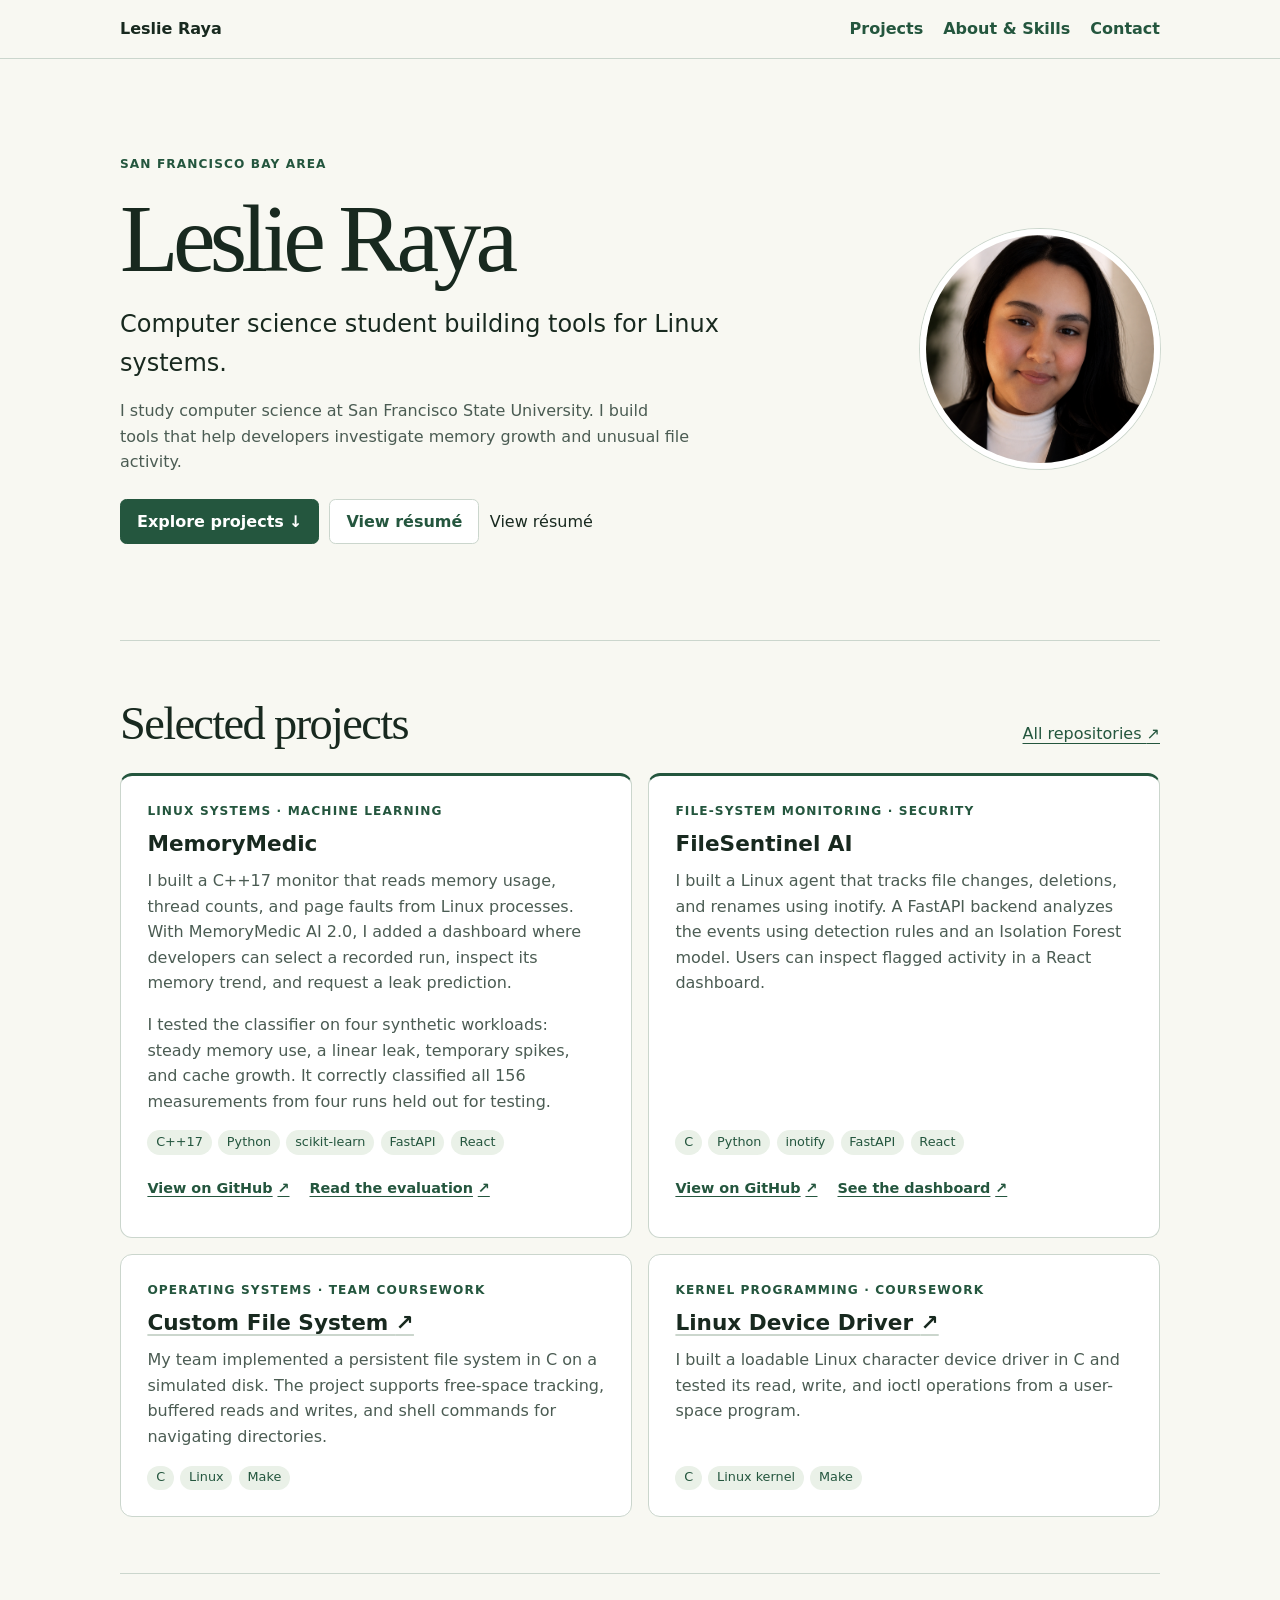
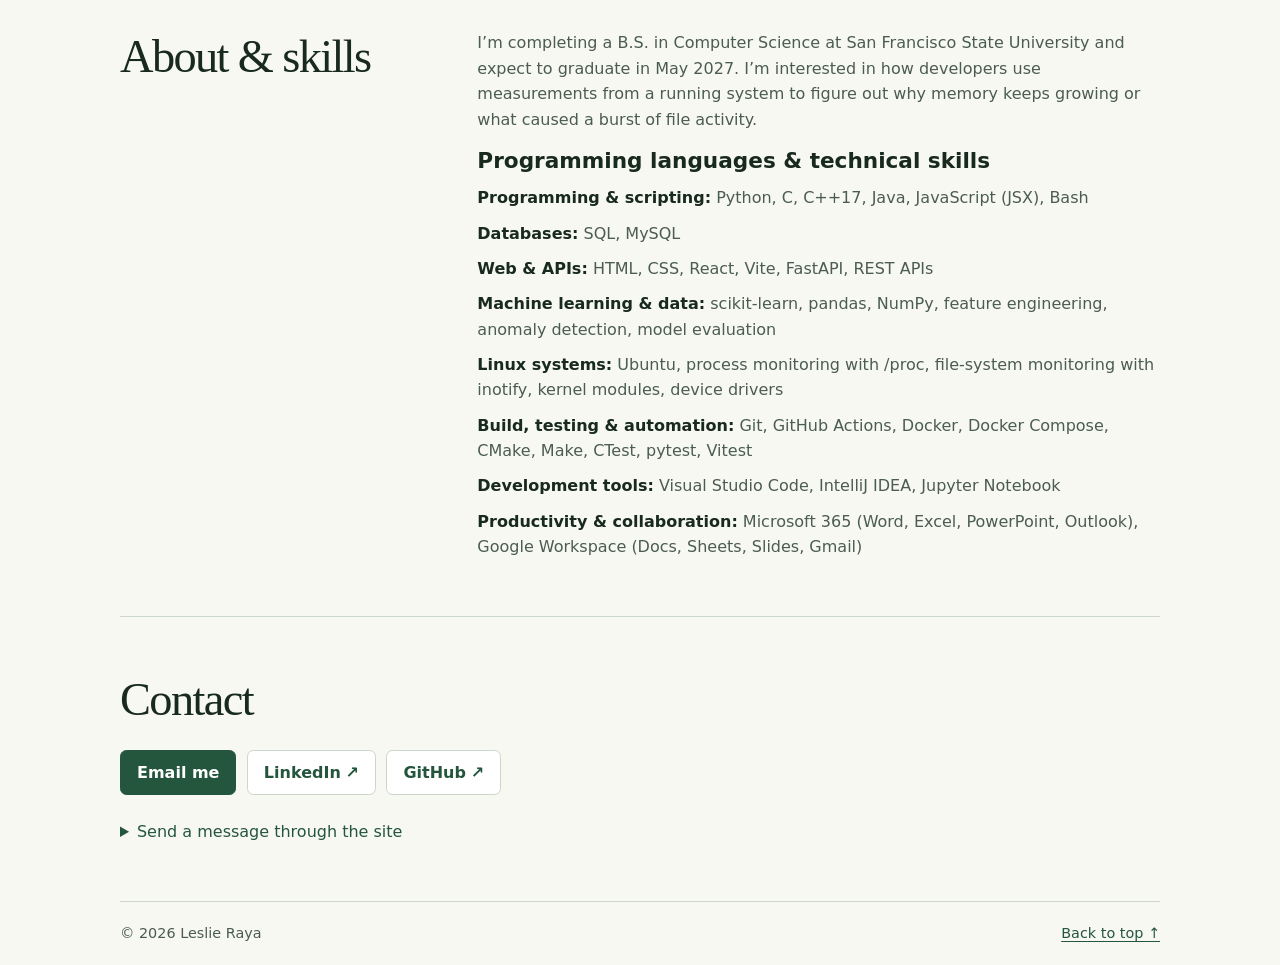
==== commit a5363ad2: "Fix resume link and update portfolio" ====
--- a/index.html
+++ b/index.html
@@ -3,19 +3,26 @@
 <head>
   <meta charset="utf-8">
   <meta name="viewport" content="width=device-width, initial-scale=1">
-  <meta name="description" content="Leslie Raya’s software engineering portfolio, featuring Linux systems, applied machine learning, and full-stack projects.">
+  <meta
+    name="description"
+    content="Leslie Raya’s software engineering portfolio. Explore projects in Linux systems programming, memory analysis, file-system monitoring, and applied machine learning."
+  >
   <meta name="theme-color" content="#f8f8f2">
   <title>Leslie Raya · Software Engineering Portfolio</title>
   <link rel="stylesheet" href="style.css">
 </head>
+
 <body>
   <a class="skip" href="#main">Skip to content</a>
+
   <header class="site-header">
     <nav class="wrap nav" aria-label="Main navigation">
       <a class="brand" href="#home">Leslie Raya</a>
+      
+
       <div class="nav-links">
         <a href="#projects">Projects</a>
-        <a href="#about">About</a>
+        <a href="#about">About &amp; Skills</a>
         <a href="#contact">Contact</a>
       </div>
     </nav>
@@ -26,82 +33,261 @@
       <div>
         <p class="eyebrow">San Francisco Bay Area</p>
         <h1 id="name">Leslie Raya</h1>
-        <p class="intro-title">Computer science student building tools for Linux systems.</p>
-        <p>I work across systems programming, applied machine learning, and full-stack development. My recent projects turn process and file-system activity into data people can inspect.</p>
+
+        <p class="intro-title">
+          Computer science student building tools for Linux systems.
+        </p>
+
+        <p>
+          I study computer science at San Francisco State University.
+          I build tools that help developers investigate memory growth
+          and unusual file activity.
+        </p>
+
         <div class="actions">
-          <a class="button primary" href="#projects">Explore projects <span aria-hidden="true">↓</span></a>
-          <a class="button" href="Leslie_Raya_Resume.pdf">View résumé</a>
+          <a class="button primary" href="#projects">
+            Explore projects <span aria-hidden="true">↓</span>
+          </a>
+         <a class="button" href="./Leslie%20I%20Raya%20Resume-2.pdf">View résumé</a>
+            View résumé
+          </a>
         </div>
       </div>
-      <img class="portrait" src="leslie-headshot.png" alt="Leslie Raya" fetchpriority="high">
+
+      <img
+        class="portrait"
+        src="leslie-headshot.png"
+        alt="Leslie Raya"
+        fetchpriority="high"
+      >
     </section>
 
     <section class="section" id="projects" aria-labelledby="projects-title">
       <div class="section-head">
         <h2 id="projects-title">Selected projects</h2>
-        <a href="https://github.com/leslieraya555?tab=repositories">All repositories <span aria-hidden="true">↗</span></a>
-      </div>
+        <a href="https://github.com/leslieraya555?tab=repositories">
+          All repositories <span aria-hidden="true">↗</span>
+        </a>
+      </div>
+
       <div class="project-grid">
         <article class="project featured">
-          <p class="eyebrow">Linux telemetry · Applied ML</p>
-          <h3><a href="https://github.com/leslieraya555/MemoryMedic">MemoryMedic AI 2.0 <span aria-hidden="true">↗</span></a></h3>
-          <p>A C++ monitor captures Linux process-memory telemetry. A Python classifier analyzes historical samples for patterns associated with memory leaks, and a React dashboard displays the results.</p>
-          <ul class="tags" aria-label="Technologies"><li>C++</li><li>Python</li><li>FastAPI</li><li>React</li></ul>
+          <p class="eyebrow">Linux systems · Machine learning</p>
+          <h3>MemoryMedic</h3>
+
+          <p>
+            I built a C++17 monitor that reads memory usage, thread counts,
+            and page faults from Linux processes. With MemoryMedic AI 2.0,
+            I added a dashboard where developers can select a recorded run,
+            inspect its memory trend, and request a leak prediction.
+          </p>
+
+          <p>
+            I tested the classifier on four synthetic workloads: steady
+            memory use, a linear leak, temporary spikes, and cache growth.
+            It correctly classified all 156 measurements from four runs
+            held out for testing.
+          </p>
+
+          <ul class="tags" aria-label="MemoryMedic technologies">
+            <li>C++17</li>
+            <li>Python</li>
+            <li>scikit-learn</li>
+            <li>FastAPI</li>
+            <li>React</li>
+          </ul>
+
           <div class="project-links">
-            <a href="https://github.com/leslieraya555/MemoryMedic" aria-label="MemoryMedic source code on GitHub">Source code <span aria-hidden="true">↗</span></a>
-            <a href="https://github.com/leslieraya555/MemoryMedic/blob/main/docs/evaluation_report.md">Evaluation report <span aria-hidden="true">↗</span></a>
+            <a
+              href="https://github.com/leslieraya555/MemoryMedic"
+              aria-label="View MemoryMedic on GitHub"
+            >
+              View on GitHub <span aria-hidden="true">↗</span>
+            </a>
+            <a href="https://github.com/leslieraya555/MemoryMedic/blob/main/docs/evaluation_report.md">
+              Read the evaluation <span aria-hidden="true">↗</span>
+            </a>
           </div>
         </article>
+
         <article class="project featured">
-          <p class="eyebrow">File-system monitoring · Applied ML</p>
-          <h3><a href="https://github.com/leslieraya555/FileSentinel-AI">FileSentinel AI <span aria-hidden="true">↗</span></a></h3>
-          <p>A Linux agent tracks file activity with inotify. A FastAPI backend and React dashboard surface unusual patterns using rules for bulk file operations and an Isolation Forest model.</p>
-          <ul class="tags" aria-label="Technologies"><li>C</li><li>inotify</li><li>FastAPI</li><li>React</li></ul>
+          <p class="eyebrow">File-system monitoring · Security</p>
+          <h3>FileSentinel AI</h3>
+
+          <p>
+            I built a Linux agent that tracks file changes, deletions, and
+            renames using inotify. A FastAPI backend analyzes the events
+            using detection rules and an Isolation Forest model. Users can
+            inspect flagged activity in a React dashboard.
+          </p>
+
+          <ul class="tags" aria-label="FileSentinel AI technologies">
+            <li>C</li>
+            <li>Python</li>
+            <li>inotify</li>
+            <li>FastAPI</li>
+            <li>React</li>
+          </ul>
+
           <div class="project-links">
-            <a href="https://github.com/leslieraya555/FileSentinel-AI" aria-label="FileSentinel AI source code on GitHub">Source code <span aria-hidden="true">↗</span></a>
-            <a href="https://github.com/leslieraya555/FileSentinel-AI#screenshots">Dashboard screenshots <span aria-hidden="true">↗</span></a>
+            <a
+              href="https://github.com/leslieraya555/FileSentinel-AI"
+              aria-label="View FileSentinel AI on GitHub"
+            >
+              View on GitHub <span aria-hidden="true">↗</span>
+            </a>
+            <a href="https://github.com/leslieraya555/FileSentinel-AI#screenshots">
+              See the dashboard <span aria-hidden="true">↗</span>
+            </a>
           </div>
         </article>
+
         <article class="project">
           <p class="eyebrow">Operating systems · Team coursework</p>
-          <h3><a href="https://github.com/leslieraya555/csc415-group-project">Custom File System <span aria-hidden="true">↗</span></a></h3>
-          <p>A C implementation of a file system over a simulated block volume, with free-space tracking, directory navigation, and shell commands.</p>
-          <ul class="tags" aria-label="Technologies"><li>C</li><li>Linux</li><li>Make</li></ul>
+          <h3>
+            <a href="https://github.com/leslieraya555/csc415-group-project">
+              Custom File System <span aria-hidden="true">↗</span>
+            </a>
+          </h3>
+
+          <p>
+            My team implemented a persistent file system in C on a simulated
+            disk. The project supports free-space tracking, buffered reads
+            and writes, and shell commands for navigating directories.
+          </p>
+
+          <ul class="tags" aria-label="Custom File System technologies">
+            <li>C</li>
+            <li>Linux</li>
+            <li>Make</li>
+          </ul>
         </article>
+
         <article class="project">
-          <p class="eyebrow">Operating systems · Coursework</p>
-          <h3><a href="https://github.com/leslieraya555/assignment6-device-driver">Linux Device Driver <span aria-hidden="true">↗</span></a></h3>
-          <p>A Linux character device driver with a user-space test program for its read, write, and ioctl interface.</p>
-          <ul class="tags" aria-label="Technologies"><li>C</li><li>Linux kernel</li><li>ioctl</li></ul>
+          <p class="eyebrow">Kernel programming · Coursework</p>
+          <h3>
+            <a href="https://github.com/leslieraya555/assignment6-device-driver">
+              Linux Device Driver <span aria-hidden="true">↗</span>
+            </a>
+          </h3>
+
+          <p>
+            I built a loadable Linux character device driver in C and tested
+            its read, write, and ioctl operations from a user-space program.
+          </p>
+
+          <ul class="tags" aria-label="Linux Device Driver technologies">
+            <li>C</li>
+            <li>Linux kernel</li>
+            <li>Make</li>
+          </ul>
         </article>
       </div>
     </section>
 
     <section class="section about" id="about" aria-labelledby="about-title">
-      <h2 id="about-title">About</h2>
+      <h2 id="about-title">About &amp; skills</h2>
+
       <div>
-        <p>I’m completing a B.S. in Computer Science at San Francisco State University, with an expected graduation in May 2027. I’m interested in how software behaves under the hood and how to make that behavior easier to understand through monitoring and interfaces.</p>
-        <p><strong>Technical toolkit</strong><br>C, C++, Python, Java, JavaScript, SQL, Linux, Git, FastAPI, and React.</p>
+        <p>
+          I’m completing a B.S. in Computer Science at San Francisco State
+          University and expect to graduate in May 2027. I’m interested in
+          how developers use measurements from a running system to figure
+          out why memory keeps growing or what caused a burst of file activity.
+        </p>
+
+        <h3>Programming languages &amp; technical skills</h3>
+
+        <p>
+          <strong>Programming &amp; scripting:</strong>
+          Python, C, C++17, Java, JavaScript (JSX), Bash
+        </p>
+
+        <p>
+          <strong>Databases:</strong>
+          SQL, MySQL
+        </p>
+
+        <p>
+          <strong>Web &amp; APIs:</strong>
+          HTML, CSS, React, Vite, FastAPI, REST APIs
+        </p>
+
+        <p>
+          <strong>Machine learning &amp; data:</strong>
+          scikit-learn, pandas, NumPy, feature engineering,
+          anomaly detection, model evaluation
+        </p>
+
+        <p>
+          <strong>Linux systems:</strong>
+          Ubuntu, process monitoring with /proc, file-system monitoring
+          with inotify, kernel modules, device drivers
+        </p>
+
+        <p>
+          <strong>Build, testing &amp; automation:</strong>
+          Git, GitHub Actions, Docker, Docker Compose, CMake, Make,
+          CTest, pytest, Vitest
+        </p>
+
+        <p>
+          <strong>Development tools:</strong>
+          Visual Studio Code, IntelliJ IDEA, Jupyter Notebook
+        </p>
+
+        <p>
+          <strong>Productivity &amp; collaboration:</strong>
+          Microsoft 365 (Word, Excel, PowerPoint, Outlook),
+          Google Workspace (Docs, Sheets, Slides, Gmail)
+        </p>
       </div>
     </section>
 
     <section class="section contact" id="contact" aria-labelledby="contact-title">
       <h2 id="contact-title">Contact</h2>
+
       <div class="actions">
-        <a class="button primary" href="mailto:leslieraya08@gmail.com">Email me</a>
-        <a class="button" href="https://www.linkedin.com/in/leslie-raya">LinkedIn <span aria-hidden="true">↗</span></a>
-        <a class="button" href="https://github.com/leslieraya555">GitHub <span aria-hidden="true">↗</span></a>
-      </div>
+        <a class="button primary" href="mailto:leslieraya08@gmail.com">
+          Email me
+        </a>
+        <a class="button" href="https://www.linkedin.com/in/leslie-raya">
+          LinkedIn <span aria-hidden="true">↗</span>
+        </a>
+        <a class="button" href="https://github.com/leslieraya555">
+          GitHub <span aria-hidden="true">↗</span>
+        </a>
+      </div>
+
       <details class="contact-details">
         <summary>Send a message through the site</summary>
+
         <form action="https://formspree.io/f/mkoaongb" method="post">
           <label for="contact-name">Name</label>
           <input id="contact-name" name="name" autocomplete="name" required>
+
           <label for="contact-email">Email</label>
-          <input id="contact-email" name="email" type="email" autocomplete="email" required>
+          <input
+            id="contact-email"
+            name="email"
+            type="email"
+            autocomplete="email"
+            required
+          >
+
           <label for="contact-message">Message</label>
-          <textarea id="contact-message" name="message" rows="5" required></textarea>
-          <input name="_subject" type="hidden" value="New message from Leslie Raya Portfolio Website">
+          <textarea
+            id="contact-message"
+            name="message"
+            rows="5"
+            required
+          ></textarea>
+
+          <input
+            type="hidden"
+            name="_subject"
+            value="New message from Leslie Raya Portfolio Website"
+          >
           <button class="button primary" type="submit">Send message</button>
         </form>
       </details>
@@ -113,4 +299,4 @@
     <a href="#home">Back to top <span aria-hidden="true">↑</span></a>
   </footer>
 </body>
-</html>
+</html>
--- a/style.css
+++ b/style.css
@@ -1,402 +1,392 @@
 :root {
-  --background: #1E2418;
-  --card-background: #2A3323;
-  --section-background: #38452D;
-  --accent-olive: #7A8F4D;
-  --secondary-green: #5E7C4D;
-  --soft-sage: #A3B18A;
-  --main-text: #FAFBF7;
-  --muted-text: #E5E7DE;
-  --border: #55624A;
-  --shadow: 0 22px 70px rgba(0, 0, 0, 0.25);
-}
-
-* {
+  color-scheme: light;
+
+  --paper: #f8f8f2;
+  --surface: #ffffff;
+  --ink: #18291f;
+  --muted: #4b5c53;
+  --accent: #24563e;
+  --border: #cbd6cd;
+  --tint: #eaf1e8;
+  --focus: #a34c23;
+
+  font-family: system-ui, sans-serif;
+  line-height: 1.6;
+}
+
+/* Base styles */
+
+*,
+*::before,
+*::after {
   box-sizing: border-box;
+}
+
+body {
   margin: 0;
-  padding: 0;
-}
-
-html {
-  scroll-behavior: smooth;
-}
-
-body {
-  font-family: Arial, Helvetica, sans-serif;
-  background: var(--background);
-  color: var(--main-text);
-  line-height: 1.6;
-}
-
-img {
-  max-width: 100%;
-  display: block;
+  background: var(--paper);
+  color: var(--ink);
+}
+
+.wrap {
+  width: min(100% - 2.5rem, 65rem);
+  margin-inline: auto;
+}
+
+p {
+  margin: 0 0 1rem;
+  color: var(--muted);
+}
+
+h1,
+h2,
+h3 {
+  margin: 0;
+  line-height: 1.15;
+}
+
+h1,
+h2 {
+  font-family: Georgia, serif;
+  font-weight: 500;
+}
+
+h1 {
+  font-size: clamp(3.2rem, 8vw, 6rem);
+  letter-spacing: -0.06em;
+}
+
+h2 {
+  font-size: clamp(2rem, 4vw, 2.9rem);
+  letter-spacing: -0.035em;
+}
+
+h3 {
+  font-size: 1.35rem;
 }
 
 a {
-  color: inherit;
-  text-decoration: none;
-}
-
-.header {
-  position: sticky;
-  top: 0;
-  z-index: 1000;
-  background: rgba(30, 36, 24, 0.95);
+  color: var(--accent);
+  text-underline-offset: 0.24em;
+}
+
+a:hover {
+  text-decoration-thickness: 2px;
+}
+
+:focus-visible {
+  outline: 3px solid var(--focus);
+  outline-offset: 4px;
+}
+
+/* Navigation */
+
+.skip {
+  position: absolute;
+  z-index: 1;
+  top: 0.5rem;
+  left: 0.5rem;
+  padding: 0.5rem 0.75rem;
+  background: var(--surface);
+  transform: translateY(-150%);
+}
+
+.skip:focus {
+  transform: translateY(0);
+}
+
+.site-header {
   border-bottom: 1px solid var(--border);
 }
 
-.navbar {
-  width: min(1200px, 90%);
-  margin: 0 auto;
-  min-height: 76px;
-  display: flex;
-  align-items: center;
-  justify-content: space-between;
-}
-
-.logo {
-  color: var(--soft-sage);
-  font-size: 1.2rem;
-  font-weight: 800;
-}
-
-.nav-links {
-  list-style: none;
-  display: flex;
-  gap: 1.2rem;
-  align-items: center;
-}
-
-.nav-links a {
-  color: var(--muted-text);
-  font-weight: 700;
-  transition: color 0.3s ease;
-}
-
-.nav-links a:hover {
-  color: var(--soft-sage);
-}
-
-.menu-toggle {
-  display: none;
-  background: transparent;
-  border: 1px solid var(--border);
-  color: var(--main-text);
-  font-size: 1.5rem;
-  padding: 0.3rem 0.7rem;
-  border-radius: 10px;
-  cursor: pointer;
-}
-
-.section {
-  width: min(1200px, 90%);
-  margin: 0 auto;
-  padding: 5rem 0;
-}
-
-.hero {
-  min-height: calc(100vh - 76px);
-  display: grid;
-  grid-template-columns: 1.15fr 0.85fr;
-  align-items: center;
-  gap: 4rem;
-}
-
-.eyebrow {
-  color: var(--soft-sage);
-  font-weight: 800;
-  letter-spacing: 4px;
-  text-transform: uppercase;
-  font-size: 0.8rem;
-  margin-bottom: 1rem;
-}
-
-.hero h1 {
-  font-size: clamp(3.2rem, 7vw, 6rem);
-  line-height: 0.95;
-  margin-bottom: 1.5rem;
-}
-
-.hero h2 {
-  color: var(--soft-sage);
-  font-size: clamp(1.3rem, 3vw, 2rem);
-  line-height: 1.25;
-  margin-bottom: 1.5rem;
-}
-
-.hero-text {
-  max-width: 720px;
-  color: var(--muted-text);
-  font-size: 1.1rem;
-  margin-bottom: 2rem;
-}
-
-.hero-buttons {
+.nav,
+.nav-links,
+.actions,
+.project-links,
+.footer {
   display: flex;
   flex-wrap: wrap;
-  gap: 1rem;
-}
-
-.btn {
-  display: inline-block;
-  padding: 0.85rem 1.4rem;
-  border-radius: 999px;
-  font-weight: 800;
-  transition: all 0.3s ease;
-  border: 1px solid transparent;
+  align-items: center;
+  gap: 0.8rem 1.25rem;
+}
+
+.nav,
+.footer {
+  justify-content: space-between;
+}
+
+.nav {
+  padding-block: 1rem;
+}
+
+.nav a {
+  font-weight: 600;
+  text-decoration: none;
+}
+
+.nav a:hover,
+.nav a:focus-visible {
+  text-decoration: underline;
+}
+
+.brand {
+  color: var(--ink);
+}
+
+/* Introduction and headshot */
+
+.intro {
+  display: grid;
+  grid-template-columns: minmax(0, 1fr) minmax(10rem, 15rem);
+  align-items: center;
+  gap: clamp(2rem, 7vw, 6rem);
+  padding-block: clamp(3rem, 8vw, 6rem);
+}
+
+.intro p:not(.eyebrow) {
+  max-width: 56ch;
+}
+
+.intro-title {
+  margin-top: 0.65rem;
+  color: var(--ink);
+  font-size: clamp(1.15rem, 2.5vw, 1.5rem);
+}
+
+.eyebrow {
+  margin-bottom: 0.65rem;
+  color: var(--accent);
+  font-size: 0.76rem;
+  font-weight: 700;
+  letter-spacing: 0.09em;
+  text-transform: uppercase;
+}
+
+.portrait {
+  display: block;
+  width: 100%;
+  aspect-ratio: 1;
+  object-fit: cover;
+  object-position: center 35%;
+  border: 6px solid var(--surface);
+  border-radius: 50%;
+  box-shadow: 0 0 0 1px var(--border);
+}
+
+/* Buttons */
+
+.actions {
+  gap: 0.65rem;
+  margin-top: 1.5rem;
+}
+
+.button {
+  display: inline-flex;
+  min-height: 2.75rem;
+  align-items: center;
+  justify-content: center;
+  gap: 0.3rem;
+  padding: 0.55rem 1rem;
+  border: 1px solid var(--border);
+  border-radius: 0.4rem;
+  background: var(--surface);
+  color: var(--accent);
+  font: inherit;
+  font-weight: 650;
+  text-decoration: none;
   cursor: pointer;
 }
 
-.btn.primary {
-  background: var(--accent-olive);
-  color: #11150e;
-}
-
-.btn.secondary {
-  background: var(--secondary-green);
-  color: var(--main-text);
-}
-
-.btn.outline {
-  border-color: var(--border);
-  color: var(--soft-sage);
-}
-
-.btn:hover {
-  transform: translateY(-3px);
-  filter: brightness(1.08);
-}
-
-.hero-image-card {
-  background: var(--card-background);
-  border: 1px solid var(--border);
-  border-radius: 28px;
-  padding: 1rem;
-  box-shadow: var(--shadow);
-}
-
-.hero-photo {
-  width: 100%;
-  height: 620px;
-  object-fit: cover;
-  object-position: center top;
-  border-radius: 22px;
-}
-
-.section-heading {
-  margin-bottom: 2rem;
-}
-
-.section-heading h2 {
-  font-size: clamp(2rem, 4vw, 3rem);
-  line-height: 1.1;
-}
-
-.card,
-.project-card {
-  background: var(--card-background);
-  border: 1px solid var(--border);
-  border-radius: 24px;
-  padding: 1.5rem;
-  box-shadow: 0 12px 35px rgba(0, 0, 0, 0.18);
-}
-
-.card p + p {
-  margin-top: 1rem;
-}
-
-.card h3,
-.project-card h3 {
-  color: var(--soft-sage);
-  margin-bottom: 0.75rem;
-  font-size: 1.4rem;
+.button:hover {
+  background: var(--tint);
+}
+
+.button.primary {
+  border-color: var(--accent);
+  background: var(--accent);
+  color: white;
+}
+
+.button.primary:hover {
+  border-color: var(--ink);
+  background: var(--ink);
+}
+
+/* Sections and project cards */
+
+.section {
+  padding-block: clamp(2rem, 5vw, 3.5rem);
+  border-top: 1px solid var(--border);
+}
+
+.section-head {
+  display: flex;
+  flex-wrap: wrap;
+  align-items: baseline;
+  justify-content: space-between;
+  gap: 0.5rem 1rem;
+  margin-bottom: 1.4rem;
 }
 
 .project-grid {
   display: grid;
-  grid-template-columns: repeat(2, 1fr);
-  gap: 1.5rem;
-}
-
-.project-card {
-  transition: transform 0.3s ease, border-color 0.3s ease;
-}
-
-.project-card:hover {
-  transform: translateY(-6px);
-  border-color: var(--soft-sage);
-}
-
-.project-number {
-  color: var(--soft-sage);
-  font-weight: 900;
-  margin-bottom: 0.5rem;
-}
-
-.project-card p {
-  color: var(--muted-text);
-  margin-bottom: 1rem;
+  grid-template-columns: repeat(2, minmax(0, 1fr));
+  gap: 1rem;
+}
+
+.project {
+  display: flex;
+  flex-direction: column;
+  padding: clamp(1rem, 3vw, 1.65rem);
+  border: 1px solid var(--border);
+  border-radius: 0.75rem;
+  background: var(--surface);
+}
+
+.project.featured {
+  border-top: 3px solid var(--accent);
+}
+
+.project h3 {
+  margin-bottom: 0.7rem;
+}
+
+.project h3 a {
+  color: var(--ink);
+  text-decoration: underline;
+  text-decoration-color: var(--border);
+  text-underline-offset: 0.2em;
+}
+
+.project h3 a:hover,
+.project h3 a:focus-visible {
+  text-decoration-color: var(--accent);
 }
 
 .tags {
   display: flex;
   flex-wrap: wrap;
-  gap: 0.5rem;
-}
-
-.tags span,
-.development-grid span {
-  background: var(--section-background);
-  color: var(--main-text);
-  border: 1px solid var(--border);
-  padding: 0.35rem 0.7rem;
-  border-radius: 999px;
-  font-size: 0.85rem;
-  font-weight: 700;
+  gap: 0.4rem;
+  margin: auto 0 0;
+  padding: 0;
+  list-style: none;
+}
+
+.tags li {
+  padding: 0.12rem 0.55rem;
+  border-radius: 1rem;
+  background: var(--tint);
+  color: var(--accent);
+  font-size: 0.8rem;
 }
 
 .project-links {
-  display: flex;
-  flex-wrap: wrap;
-  gap: 0.75rem;
-  margin-top: 1.2rem;
-}
-
-.project-link {
-  display: inline-block;
-  padding: 0.65rem 1rem;
-  border-radius: 999px;
-  border: 1px solid var(--border);
-  color: var(--soft-sage);
-  font-weight: 800;
-  transition: all 0.3s ease;
-}
-
-.project-link:hover {
-  background: var(--accent-olive);
-  color: #11150e;
-  transform: translateY(-2px);
-}
-
-.skills-grid,
-.development-grid {
+  margin-top: 0.75rem;
+  font-size: 0.9rem;
+  font-weight: 650;
+}
+
+.project-links a {
+  display: inline-flex;
+  min-height: 2.75rem;
+  align-items: center;
+  gap: 0.3rem;
+}
+
+/* About and technical skills */
+
+.about {
   display: grid;
-  grid-template-columns: repeat(3, 1fr);
-  gap: 1.2rem;
-}
-
-.development-grid {
+  grid-template-columns: 1fr 2fr;
+  gap: 1rem;
+}
+
+.about h3 {
+  margin-bottom: 0.75rem;
+}
+
+.about h3 ~ p {
+  margin-bottom: 0.6rem;
+}
+
+.about strong {
+  color: var(--ink);
+}
+
+.about p:last-child {
+  margin-bottom: 0;
+}
+
+/* Contact and message form */
+
+.contact-details {
+  max-width: 32rem;
   margin-top: 1.5rem;
 }
 
-.contact-grid {
+.contact-details summary {
+  width: fit-content;
+  color: var(--accent);
+  cursor: pointer;
+}
+
+.contact-details form {
   display: grid;
-  grid-template-columns: 1fr 1fr;
-  gap: 1.5rem;
-}
-
-.contact-info a {
-  color: var(--soft-sage);
-  font-weight: 700;
-}
-
-.contact-form {
-  display: flex;
-  flex-direction: column;
-  gap: 0.9rem;
-}
-
-.contact-form label {
-  color: var(--soft-sage);
-  font-weight: 700;
-}
-
-.contact-form input,
-.contact-form textarea {
+  gap: 0.6rem;
+  margin-top: 1rem;
+}
+
+.contact-details label {
+  font-weight: 600;
+}
+
+.contact-details input,
+.contact-details textarea {
   width: 100%;
-  padding: 1rem;
-  border-radius: 16px;
-  border: 1px solid var(--border);
-  background: var(--background);
-  color: var(--main-text);
-  font-size: 1rem;
-}
-
-.contact-form textarea {
+  padding: 0.65rem;
+  border: 1px solid var(--muted);
+  border-radius: 0.4rem;
+  background: var(--surface);
+  color: var(--ink);
+  font: inherit;
+}
+
+.contact-details textarea {
   resize: vertical;
 }
 
+.contact-details button {
+  justify-self: start;
+}
+
+/* Footer */
+
 .footer {
+  padding-block: 1.25rem;
   border-top: 1px solid var(--border);
-  padding: 2rem;
-  text-align: center;
-  color: var(--muted-text);
-}
-
-@media (max-width: 900px) {
-  .hero {
-    grid-template-columns: 1fr;
-    gap: 2rem;
-    padding-top: 3rem;
-  }
-
-  .hero-image-card {
-    max-width: 520px;
-  }
-
-  .hero-photo {
-    height: 520px;
-  }
-
+  color: var(--muted);
+  font-size: 0.9rem;
+}
+
+/* Mobile layout */
+
+@media (max-width: 42rem) {
+  .intro,
   .project-grid,
-  .skills-grid,
-  .development-grid,
-  .contact-grid {
+  .about {
     grid-template-columns: 1fr;
   }
 
-  .menu-toggle {
-    display: block;
+  .intro {
+    gap: 1.6rem;
   }
 
+  .portrait {
+    grid-row: 1;
+    width: 8rem;
+  }
+
   .nav-links {
-    position: absolute;
-    top: 76px;
-    right: 5%;
-    width: 90%;
-    background: var(--card-background);
-    border: 1px solid var(--border);
-    border-radius: 20px;
-    padding: 1rem;
-    flex-direction: column;
-    align-items: flex-start;
-    display: none;
-  }
-
-  .nav-links.open {
-    display: flex;
-  }
-}
-
-@media (max-width: 600px) {
-  .section {
-    padding: 3.5rem 0;
-  }
-
-  .hero h1 {
-    font-size: 3.2rem;
-  }
-
-  .hero-photo {
-    height: 430px;
-  }
-
-  .hero-buttons {
-    flex-direction: column;
-  }
-
-  .btn {
-    text-align: center;
+    column-gap: 1rem;
   }
 }
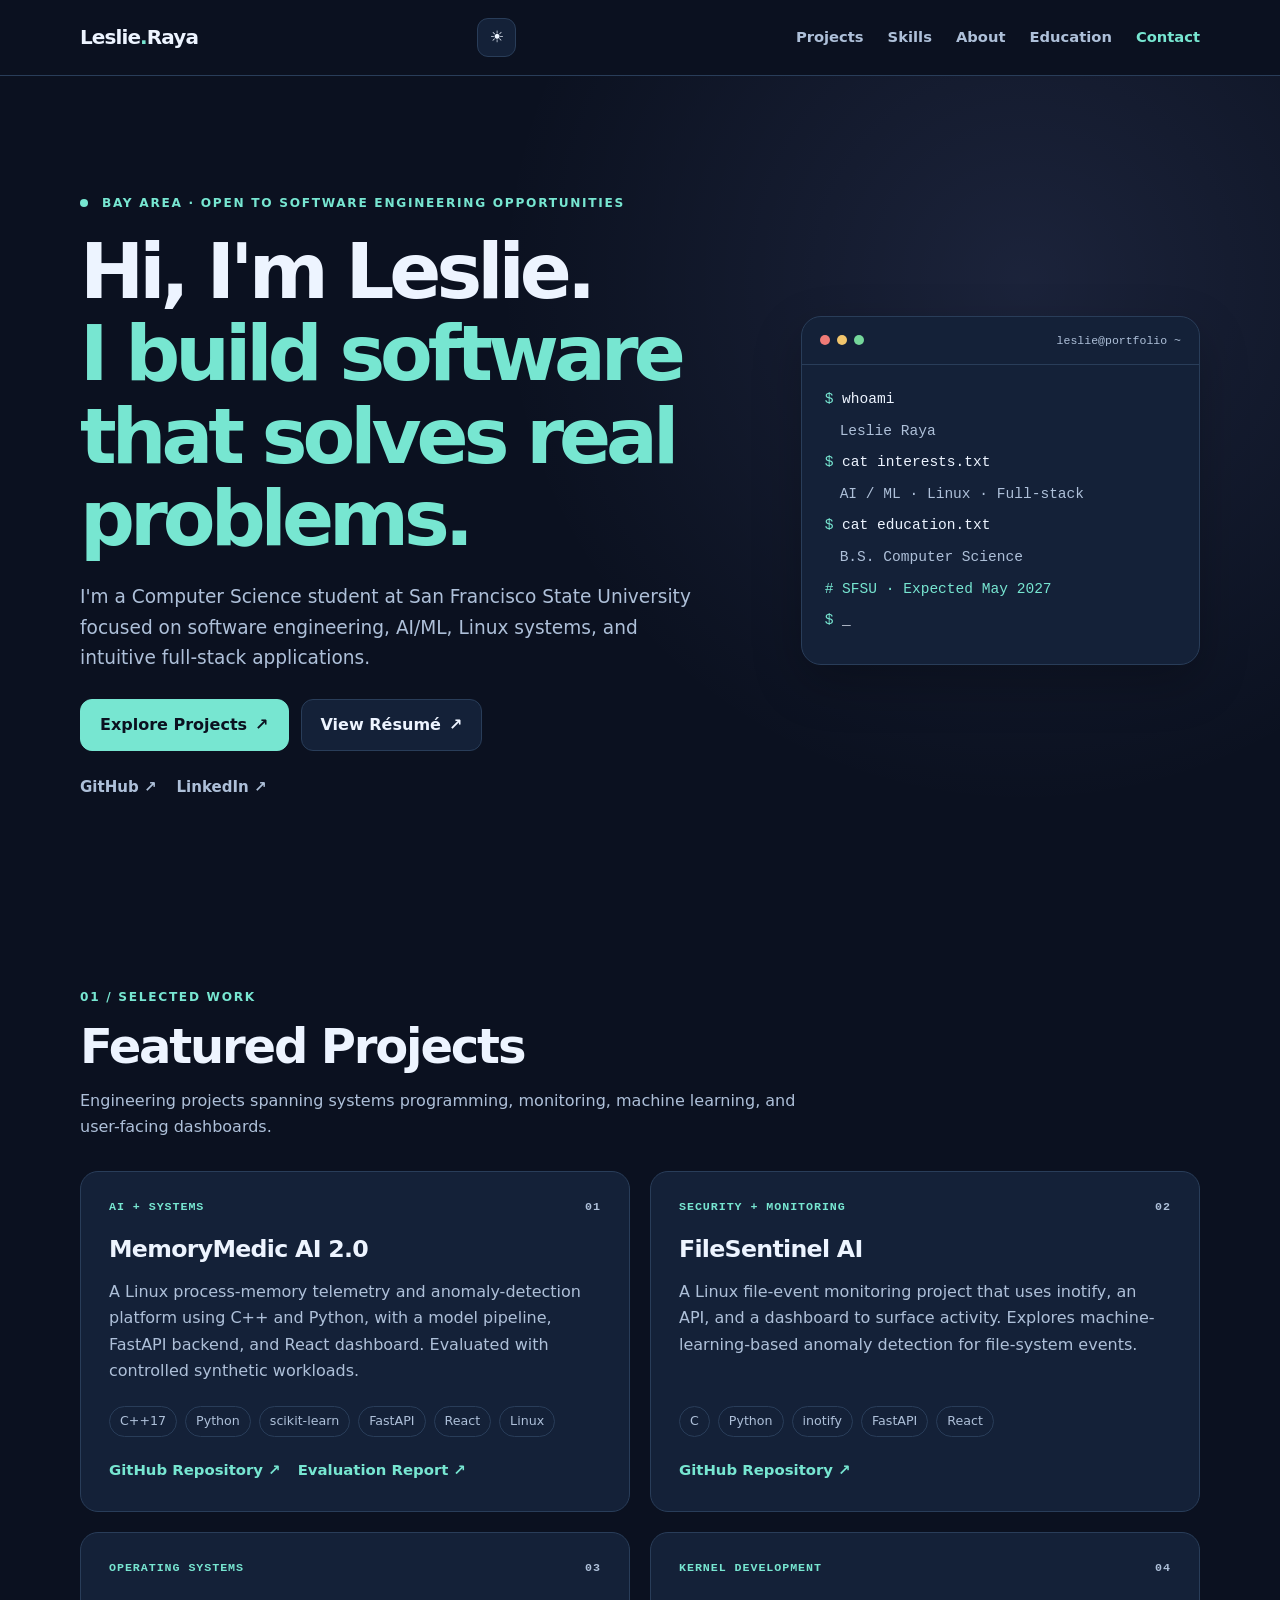
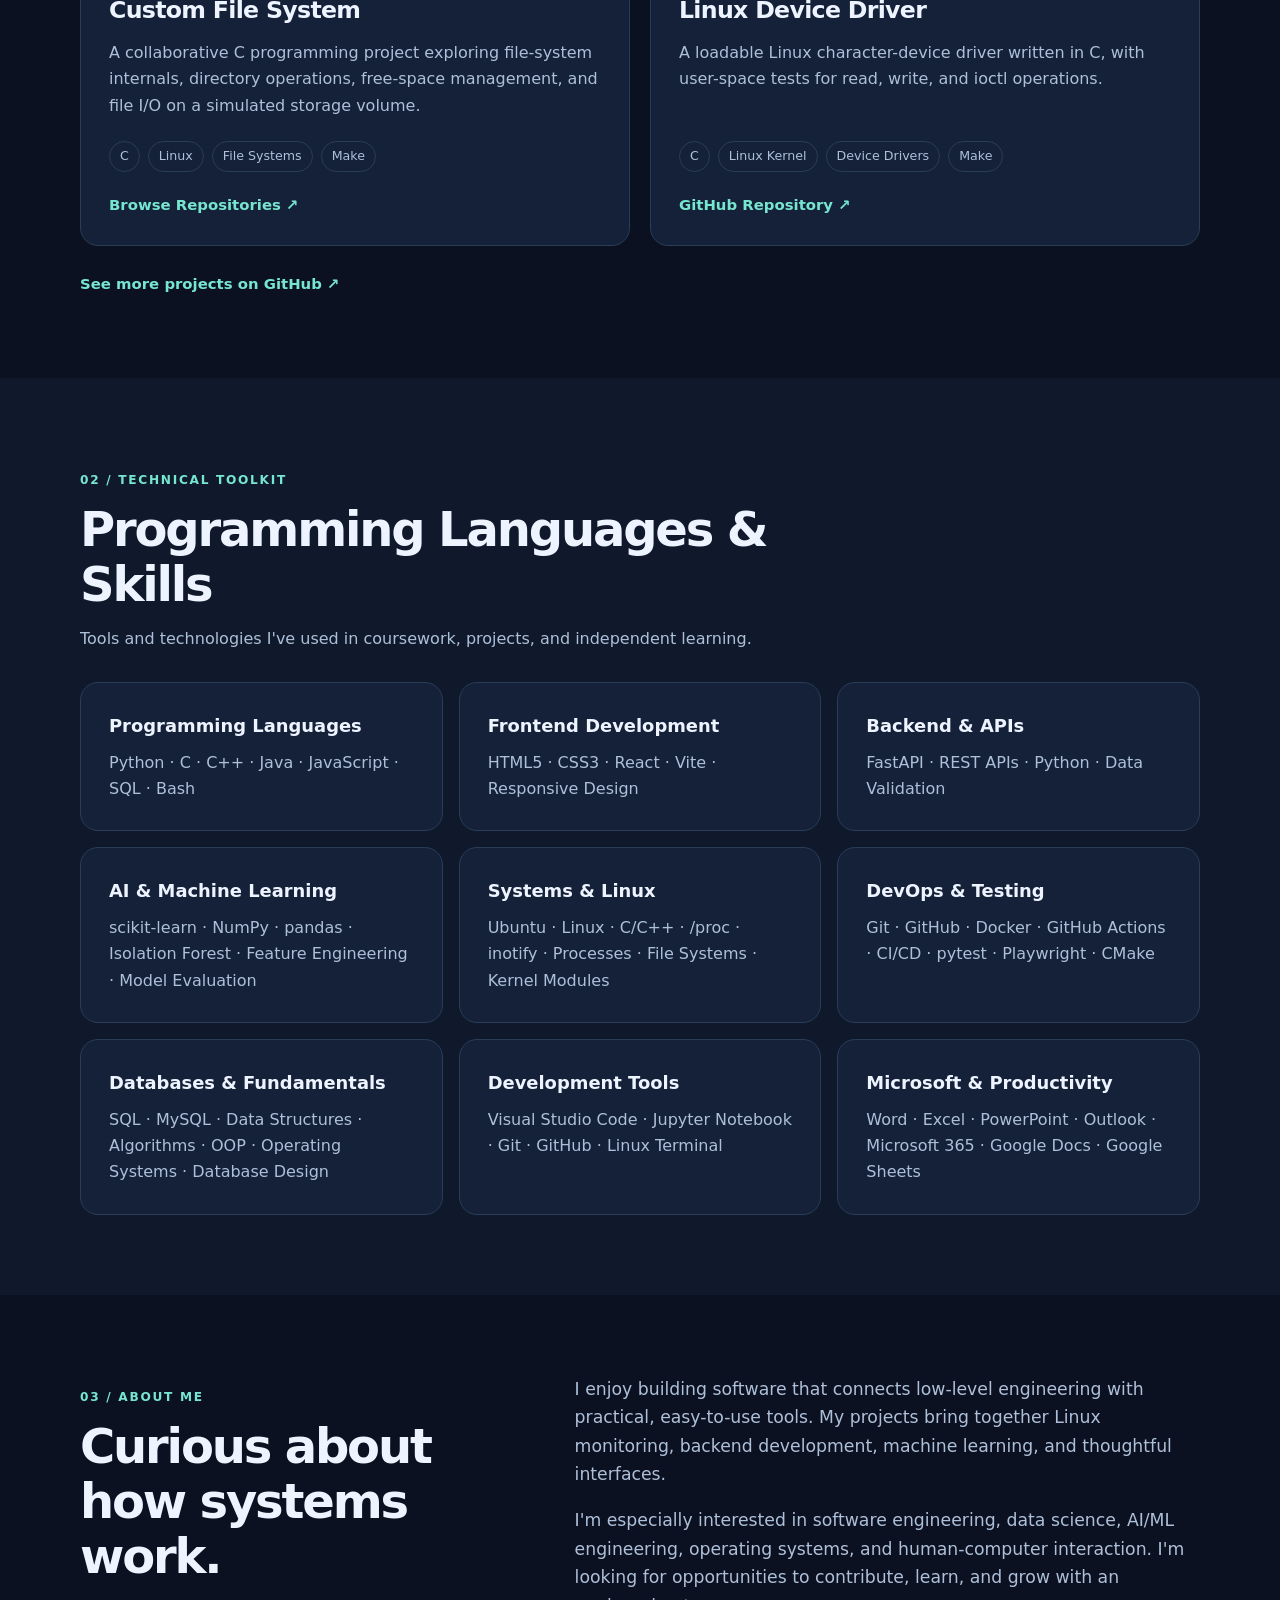
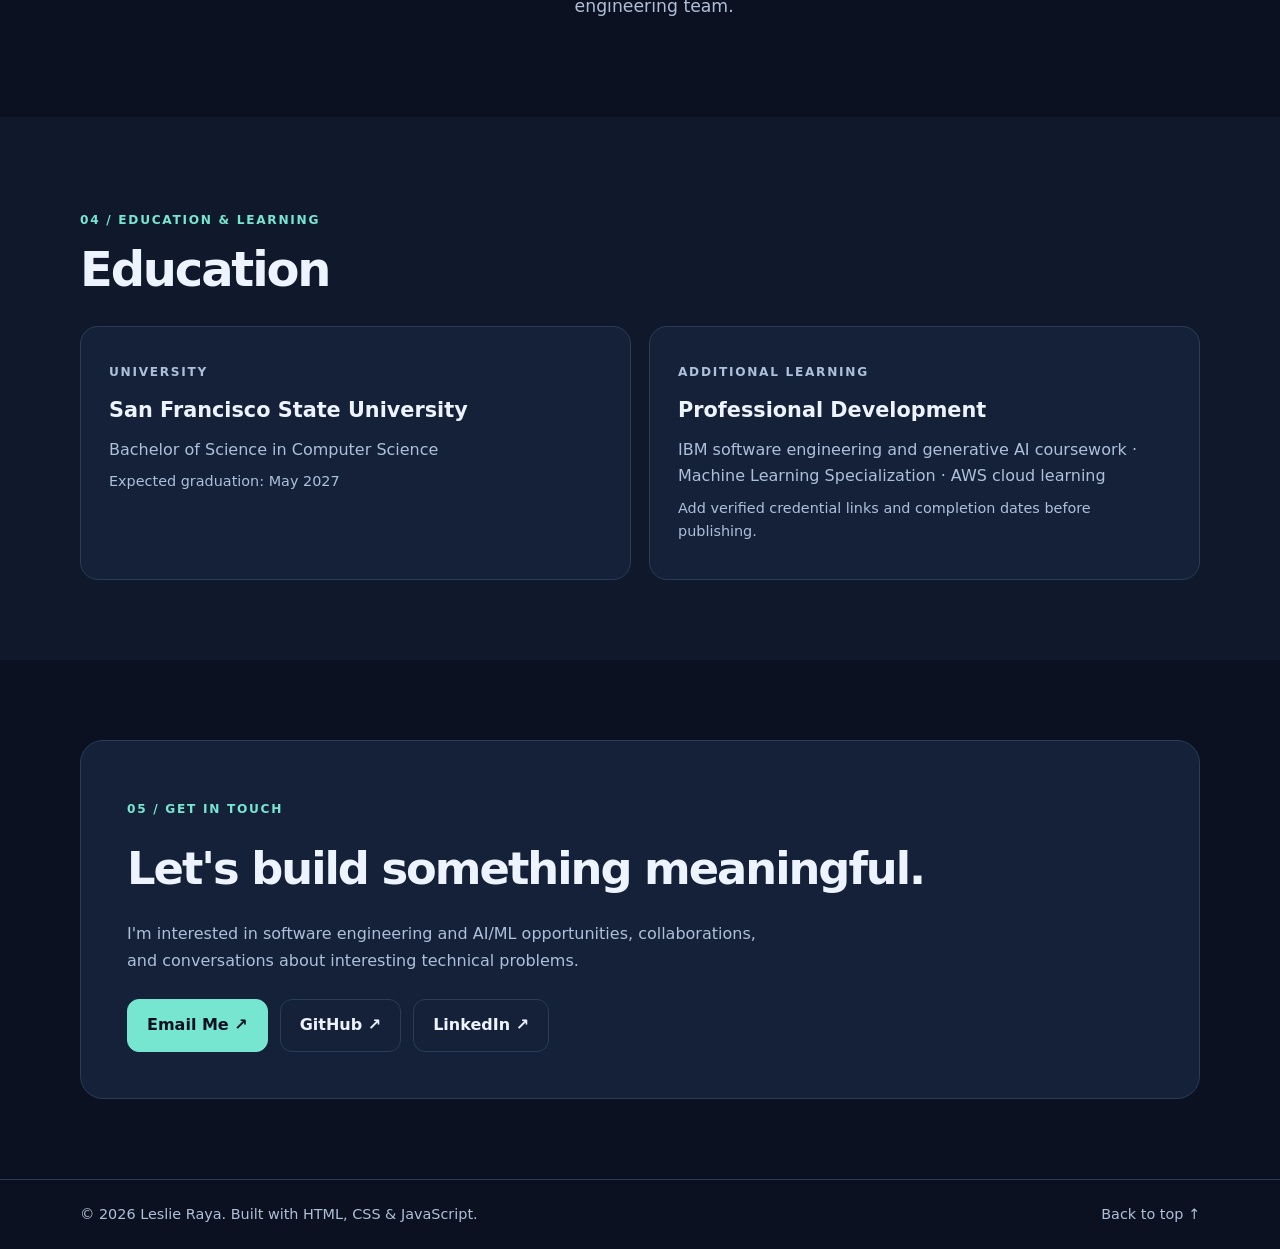
==== commit abf5d4df: "Redesign portfolio and add responsive layout" ====
--- a/index.html
+++ b/index.html
@@ -1,302 +1,303 @@
-<!doctype html>
+
+<!DOCTYPE html>
 <html lang="en">
 <head>
-  <meta charset="utf-8">
+  <meta charset="UTF-8">
   <meta name="viewport" content="width=device-width, initial-scale=1">
-  <meta
-    name="description"
-    content="Leslie Raya’s software engineering portfolio. Explore projects in Linux systems programming, memory analysis, file-system monitoring, and applied machine learning."
-  >
-  <meta name="theme-color" content="#f8f8f2">
-  <title>Leslie Raya · Software Engineering Portfolio</title>
+  <meta name="theme-color" content="#0b1120">
+  <meta name="description" content="Leslie Raya's portfolio: software engineering, Linux systems, AI, machine learning, and full-stack projects.">
+  <title>Leslie Raya | Software Engineer & Computer Science Student</title>
   <link rel="stylesheet" href="style.css">
+  <script src="script.js" defer></script>
 </head>
-
 <body>
-  <a class="skip" href="#main">Skip to content</a>
+  <a class="skip-link" href="#main">Skip to content</a>
 
   <header class="site-header">
-    <nav class="wrap nav" aria-label="Main navigation">
-      <a class="brand" href="#home">Leslie Raya</a>
-      
-
-      <div class="nav-links">
+    <div class="container nav-bar">
+      <a class="brand" href="#home" aria-label="Leslie Raya, home">Leslie<span>.</span>Raya</a>
+      <div class="nav-actions">
+        <button class="theme-toggle" id="themeToggle" type="button" aria-label="Switch to light mode" title="Toggle color theme">☀</button>
+        <button class="menu-toggle" id="menuToggle" type="button" aria-label="Open navigation" aria-controls="siteNav" aria-expanded="false">
+          <span></span><span></span><span></span>
+        </button>
+      </div>
+      <nav class="site-nav" id="siteNav" aria-label="Main navigation">
         <a href="#projects">Projects</a>
-        <a href="#about">About &amp; Skills</a>
-        <a href="#contact">Contact</a>
-      </div>
-    </nav>
+        <a href="#skills">Skills</a>
+        <a href="#about">About</a>
+        <a href="#education">Education</a>
+        <a href="#contact" class="nav-contact">Contact</a>
+      </nav>
+    </div>
   </header>
 
-  <main class="wrap" id="main">
-    <section class="intro" id="home" aria-labelledby="name">
-      <div>
-        <p class="eyebrow">San Francisco Bay Area</p>
-        <h1 id="name">Leslie Raya</h1>
-
-        <p class="intro-title">
-          Computer science student building tools for Linux systems.
-        </p>
-
-        <p>
-          I study computer science at San Francisco State University.
-          I build tools that help developers investigate memory growth
-          and unusual file activity.
-        </p>
-
-        <div class="actions">
-          <a class="button primary" href="#projects">
-            Explore projects <span aria-hidden="true">↓</span>
-          </a>
-         <a class="button" href="./Leslie%20I%20Raya%20Resume-2.pdf">View résumé</a>
-            View résumé
-          </a>
-        </div>
-      </div>
-
-      <img
-        class="portrait"
-        src="leslie-headshot.png"
-        alt="Leslie Raya"
-        fetchpriority="high"
-      >
-    </section>
-
-    <section class="section" id="projects" aria-labelledby="projects-title">
-      <div class="section-head">
-        <h2 id="projects-title">Selected projects</h2>
-        <a href="https://github.com/leslieraya555?tab=repositories">
-          All repositories <span aria-hidden="true">↗</span>
-        </a>
-      </div>
-
-      <div class="project-grid">
-        <article class="project featured">
-          <p class="eyebrow">Linux systems · Machine learning</p>
-          <h3>MemoryMedic</h3>
-
+  <main id="main">
+    <!-- HERO -->
+    <section class="hero" id="home">
+      <div class="container hero-grid">
+        <div>
+          <p class="eyebrow"><span class="status-dot"></span> Bay Area · Open to software engineering opportunities</p>
+          <h1>Hi, I'm Leslie.<br><span class="gradient-text">I build software that solves real problems.</span></h1>
+          <p class="hero-description">
+            I'm a Computer Science student at San Francisco State University
+            focused on software engineering, AI/ML, Linux systems, and
+            intuitive full-stack applications.
+          </p>
+          <div class="button-row">
+            <a class="button button-primary" href="#projects">Explore Projects <span aria-hidden="true">↗</span></a>
+            <a class="button button-secondary" href="Leslie%20I%20Raya%20Resume-2.pdf" target="_blank" rel="noopener noreferrer">View Résumé <span aria-hidden="true">↗</span></a>
+          </div>
+          <div class="social-links" aria-label="Social profiles">
+            <a href="https://github.com/leslieraya555" target="_blank" rel="noopener noreferrer">GitHub ↗</a>
+            <a href="https://www.linkedin.com/in/leslie-raya/" target="_blank" rel="noopener noreferrer">LinkedIn ↗</a>
+          </div>
+        </div>
+
+        <div class="terminal-card" aria-label="Developer profile">
+          <div class="terminal-bar">
+            <span></span><span></span><span></span>
+            <small>leslie@portfolio ~</small>
+          </div>
+          <div class="terminal-body">
+            <p><span class="terminal-prompt">$</span> whoami</p>
+            <p class="terminal-output">Leslie Raya</p>
+            <p><span class="terminal-prompt">$</span> cat interests.txt</p>
+            <p class="terminal-output">AI / ML · Linux · Full-stack</p>
+            <p><span class="terminal-prompt">$</span> cat education.txt</p>
+            <p class="terminal-output">B.S. Computer Science</p>
+            <p class="terminal-comment"># SFSU · Expected May 2027</p>
+            <p><span class="terminal-prompt">$</span> <span class="cursor">_</span></p>
+          </div>
+        </div>
+      </div>
+    </section>
+
+    <!-- PROJECTS -->
+    <section class="section" id="projects">
+      <div class="container">
+        <div class="section-heading">
+          <p class="eyebrow">01 / Selected work</p>
+          <h2>Featured Projects</h2>
+          <p>Engineering projects spanning systems programming, monitoring, machine learning, and user-facing dashboards.</p>
+        </div>
+
+        <div class="project-grid">
+          <article class="project-card">
+            <div class="project-top">
+              <span class="project-category">AI + SYSTEMS</span>
+              <span class="project-number">01</span>
+            </div>
+            <h3>MemoryMedic AI 2.0</h3>
+            <p>
+              A Linux process-memory telemetry and anomaly-detection platform
+              using C++ and Python, with a model pipeline, FastAPI backend,
+              and React dashboard. Evaluated with controlled synthetic workloads.
+            </p>
+            <div class="tags">
+              <span>C++17</span><span>Python</span><span>scikit-learn</span>
+              <span>FastAPI</span><span>React</span><span>Linux</span>
+            </div>
+            <div class="project-links">
+              <a href="https://github.com/leslieraya555/MemoryMedic" target="_blank" rel="noopener noreferrer">GitHub Repository ↗</a>
+              <a href="https://github.com/leslieraya555/MemoryMedic/blob/main/docs/evaluation_report.md" target="_blank" rel="noopener noreferrer">Evaluation Report ↗</a>
+            </div>
+          </article>
+
+          <article class="project-card">
+            <div class="project-top">
+              <span class="project-category">SECURITY + MONITORING</span>
+              <span class="project-number">02</span>
+            </div>
+            <h3>FileSentinel AI</h3>
+            <p>
+              A Linux file-event monitoring project that uses inotify, an API,
+              and a dashboard to surface activity. Explores machine-learning-based
+              anomaly detection for file-system events.
+            </p>
+            <div class="tags">
+              <span>C</span><span>Python</span><span>inotify</span>
+              <span>FastAPI</span><span>React</span>
+            </div>
+            <div class="project-links">
+              <a href="https://github.com/leslieraya555/FileSentinel-AI" target="_blank" rel="noopener noreferrer">GitHub Repository ↗</a>
+            </div>
+          </article>
+
+          <article class="project-card">
+            <div class="project-top">
+              <span class="project-category">OPERATING SYSTEMS</span>
+              <span class="project-number">03</span>
+            </div>
+            <h3>Custom File System</h3>
+            <p>
+              A collaborative C programming project exploring file-system internals,
+              directory operations, free-space management, and file I/O
+              on a simulated storage volume.
+            </p>
+            <div class="tags">
+              <span>C</span><span>Linux</span><span>File Systems</span><span>Make</span>
+            </div>
+            <div class="project-links">
+              <a href="https://github.com/leslieraya555?tab=repositories" target="_blank" rel="noopener noreferrer">Browse Repositories ↗</a>
+            </div>
+          </article>
+
+          <article class="project-card">
+            <div class="project-top">
+              <span class="project-category">KERNEL DEVELOPMENT</span>
+              <span class="project-number">04</span>
+            </div>
+            <h3>Linux Device Driver</h3>
+            <p>
+              A loadable Linux character-device driver written in C,
+              with user-space tests for read, write, and ioctl operations.
+            </p>
+            <div class="tags">
+              <span>C</span><span>Linux Kernel</span>
+              <span>Device Drivers</span><span>Make</span>
+            </div>
+            <div class="project-links">
+              <a href="https://github.com/lraya7/assignment6-device-driver" target="_blank" rel="noopener noreferrer">GitHub Repository ↗</a>
+            </div>
+          </article>
+        </div>
+
+        <div class="section-footer">
+          <a class="text-link" href="https://github.com/leslieraya555?tab=repositories" target="_blank" rel="noopener noreferrer">See more projects on GitHub ↗</a>
+        </div>
+      </div>
+    </section>
+
+    <!-- TECHNICAL SKILLS -->
+    <section class="section section-alt" id="skills">
+      <div class="container">
+        <div class="section-heading">
+          <p class="eyebrow">02 / Technical toolkit</p>
+          <h2>Programming Languages & Skills</h2>
+          <p>Tools and technologies I've used in coursework, projects, and independent learning.</p>
+        </div>
+
+        <div class="skills-grid">
+          <div class="skill-card">
+            <h3>Programming Languages</h3>
+            <p>Python · C · C++ · Java · JavaScript · SQL · Bash</p>
+          </div>
+          <div class="skill-card">
+            <h3>Frontend Development</h3>
+            <p>HTML5 · CSS3 · React · Vite · Responsive Design</p>
+          </div>
+          <div class="skill-card">
+            <h3>Backend & APIs</h3>
+            <p>FastAPI · REST APIs · Python · Data Validation</p>
+          </div>
+          <div class="skill-card">
+            <h3>AI & Machine Learning</h3>
+            <p>scikit-learn · NumPy · pandas · Isolation Forest · Feature Engineering · Model Evaluation</p>
+          </div>
+          <div class="skill-card">
+            <h3>Systems & Linux</h3>
+            <p>Ubuntu · Linux · C/C++ · /proc · inotify · Processes · File Systems · Kernel Modules</p>
+          </div>
+          <div class="skill-card">
+            <h3>DevOps & Testing</h3>
+            <p>Git · GitHub · Docker · GitHub Actions · CI/CD · pytest · Playwright · CMake</p>
+          </div>
+          <div class="skill-card">
+            <h3>Databases & Fundamentals</h3>
+            <p>SQL · MySQL · Data Structures · Algorithms · OOP · Operating Systems · Database Design</p>
+          </div>
+          <div class="skill-card">
+            <h3>Development Tools</h3>
+            <p>Visual Studio Code · Jupyter Notebook · Git · GitHub · Linux Terminal</p>
+          </div>
+          <div class="skill-card">
+            <h3>Microsoft & Productivity</h3>
+            <p>Word · Excel · PowerPoint · Outlook · Microsoft 365 · Google Docs · Google Sheets</p>
+          </div>
+        </div>
+      </div>
+    </section>
+
+    <!-- ABOUT -->
+    <section class="section" id="about">
+      <div class="container about-grid">
+        <div class="section-heading">
+          <p class="eyebrow">03 / About me</p>
+          <h2>Curious about how systems work.</h2>
+        </div>
+        <div class="about-copy">
           <p>
-            I built a C++17 monitor that reads memory usage, thread counts,
-            and page faults from Linux processes. With MemoryMedic AI 2.0,
-            I added a dashboard where developers can select a recorded run,
-            inspect its memory trend, and request a leak prediction.
+            I enjoy building software that connects low-level engineering
+            with practical, easy-to-use tools. My projects bring together
+            Linux monitoring, backend development, machine learning,
+            and thoughtful interfaces.
           </p>
-
           <p>
-            I tested the classifier on four synthetic workloads: steady
-            memory use, a linear leak, temporary spikes, and cache growth.
-            It correctly classified all 156 measurements from four runs
-            held out for testing.
+            I'm especially interested in software engineering, data science,
+            AI/ML engineering, operating systems, and human-computer interaction.
+            I'm looking for opportunities to contribute, learn,
+            and grow with an engineering team.
           </p>
-
-          <ul class="tags" aria-label="MemoryMedic technologies">
-            <li>C++17</li>
-            <li>Python</li>
-            <li>scikit-learn</li>
-            <li>FastAPI</li>
-            <li>React</li>
-          </ul>
-
-          <div class="project-links">
-            <a
-              href="https://github.com/leslieraya555/MemoryMedic"
-              aria-label="View MemoryMedic on GitHub"
-            >
-              View on GitHub <span aria-hidden="true">↗</span>
-            </a>
-            <a href="https://github.com/leslieraya555/MemoryMedic/blob/main/docs/evaluation_report.md">
-              Read the evaluation <span aria-hidden="true">↗</span>
-            </a>
-          </div>
-        </article>
-
-        <article class="project featured">
-          <p class="eyebrow">File-system monitoring · Security</p>
-          <h3>FileSentinel AI</h3>
-
+        </div>
+      </div>
+    </section>
+
+    <!-- EDUCATION -->
+    <section class="section section-alt" id="education">
+      <div class="container">
+        <div class="section-heading">
+          <p class="eyebrow">04 / Education & learning</p>
+          <h2>Education</h2>
+        </div>
+
+        <div class="education-grid">
+          <div class="education-card">
+            <p class="card-kicker">UNIVERSITY</p>
+            <h3>San Francisco State University</h3>
+            <p>Bachelor of Science in Computer Science</p>
+            <p class="subtle">Expected graduation: May 2027</p>
+          </div>
+
+          <div class="education-card">
+            <p class="card-kicker">ADDITIONAL LEARNING</p>
+            <h3>Professional Development</h3>
+            <p>
+              IBM software engineering and generative AI coursework ·
+              Machine Learning Specialization · AWS cloud learning
+            </p>
+            <p class="subtle">Add verified credential links and completion dates before publishing.</p>
+          </div>
+        </div>
+      </div>
+    </section>
+
+    <!-- CONTACT -->
+    <section class="section" id="contact">
+      <div class="container">
+        <div class="contact-panel">
+          <p class="eyebrow">05 / Get in touch</p>
+          <h2>Let's build something meaningful.</h2>
           <p>
-            I built a Linux agent that tracks file changes, deletions, and
-            renames using inotify. A FastAPI backend analyzes the events
-            using detection rules and an Isolation Forest model. Users can
-            inspect flagged activity in a React dashboard.
+            I'm interested in software engineering and AI/ML opportunities,
+            collaborations, and conversations about interesting technical problems.
           </p>
-
-          <ul class="tags" aria-label="FileSentinel AI technologies">
-            <li>C</li>
-            <li>Python</li>
-            <li>inotify</li>
-            <li>FastAPI</li>
-            <li>React</li>
-          </ul>
-
-          <div class="project-links">
-            <a
-              href="https://github.com/leslieraya555/FileSentinel-AI"
-              aria-label="View FileSentinel AI on GitHub"
-            >
-              View on GitHub <span aria-hidden="true">↗</span>
-            </a>
-            <a href="https://github.com/leslieraya555/FileSentinel-AI#screenshots">
-              See the dashboard <span aria-hidden="true">↗</span>
-            </a>
-          </div>
-        </article>
-
-        <article class="project">
-          <p class="eyebrow">Operating systems · Team coursework</p>
-          <h3>
-            <a href="https://github.com/leslieraya555/csc415-group-project">
-              Custom File System <span aria-hidden="true">↗</span>
-            </a>
-          </h3>
-
-          <p>
-            My team implemented a persistent file system in C on a simulated
-            disk. The project supports free-space tracking, buffered reads
-            and writes, and shell commands for navigating directories.
-          </p>
-
-          <ul class="tags" aria-label="Custom File System technologies">
-            <li>C</li>
-            <li>Linux</li>
-            <li>Make</li>
-          </ul>
-        </article>
-
-        <article class="project">
-          <p class="eyebrow">Kernel programming · Coursework</p>
-          <h3>
-            <a href="https://github.com/leslieraya555/assignment6-device-driver">
-              Linux Device Driver <span aria-hidden="true">↗</span>
-            </a>
-          </h3>
-
-          <p>
-            I built a loadable Linux character device driver in C and tested
-            its read, write, and ioctl operations from a user-space program.
-          </p>
-
-          <ul class="tags" aria-label="Linux Device Driver technologies">
-            <li>C</li>
-            <li>Linux kernel</li>
-            <li>Make</li>
-          </ul>
-        </article>
-      </div>
-    </section>
-
-    <section class="section about" id="about" aria-labelledby="about-title">
-      <h2 id="about-title">About &amp; skills</h2>
-
-      <div>
-        <p>
-          I’m completing a B.S. in Computer Science at San Francisco State
-          University and expect to graduate in May 2027. I’m interested in
-          how developers use measurements from a running system to figure
-          out why memory keeps growing or what caused a burst of file activity.
-        </p>
-
-        <h3>Programming languages &amp; technical skills</h3>
-
-        <p>
-          <strong>Programming &amp; scripting:</strong>
-          Python, C, C++17, Java, JavaScript (JSX), Bash
-        </p>
-
-        <p>
-          <strong>Databases:</strong>
-          SQL, MySQL
-        </p>
-
-        <p>
-          <strong>Web &amp; APIs:</strong>
-          HTML, CSS, React, Vite, FastAPI, REST APIs
-        </p>
-
-        <p>
-          <strong>Machine learning &amp; data:</strong>
-          scikit-learn, pandas, NumPy, feature engineering,
-          anomaly detection, model evaluation
-        </p>
-
-        <p>
-          <strong>Linux systems:</strong>
-          Ubuntu, process monitoring with /proc, file-system monitoring
-          with inotify, kernel modules, device drivers
-        </p>
-
-        <p>
-          <strong>Build, testing &amp; automation:</strong>
-          Git, GitHub Actions, Docker, Docker Compose, CMake, Make,
-          CTest, pytest, Vitest
-        </p>
-
-        <p>
-          <strong>Development tools:</strong>
-          Visual Studio Code, IntelliJ IDEA, Jupyter Notebook
-        </p>
-
-        <p>
-          <strong>Productivity &amp; collaboration:</strong>
-          Microsoft 365 (Word, Excel, PowerPoint, Outlook),
-          Google Workspace (Docs, Sheets, Slides, Gmail)
-        </p>
-      </div>
-    </section>
-
-    <section class="section contact" id="contact" aria-labelledby="contact-title">
-      <h2 id="contact-title">Contact</h2>
-
-      <div class="actions">
-        <a class="button primary" href="mailto:leslieraya08@gmail.com">
-          Email me
-        </a>
-        <a class="button" href="https://www.linkedin.com/in/leslie-raya">
-          LinkedIn <span aria-hidden="true">↗</span>
-        </a>
-        <a class="button" href="https://github.com/leslieraya555">
-          GitHub <span aria-hidden="true">↗</span>
-        </a>
-      </div>
-
-      <details class="contact-details">
-        <summary>Send a message through the site</summary>
-
-        <form action="https://formspree.io/f/mkoaongb" method="post">
-          <label for="contact-name">Name</label>
-          <input id="contact-name" name="name" autocomplete="name" required>
-
-          <label for="contact-email">Email</label>
-          <input
-            id="contact-email"
-            name="email"
-            type="email"
-            autocomplete="email"
-            required
-          >
-
-          <label for="contact-message">Message</label>
-          <textarea
-            id="contact-message"
-            name="message"
-            rows="5"
-            required
-          ></textarea>
-
-          <input
-            type="hidden"
-            name="_subject"
-            value="New message from Leslie Raya Portfolio Website"
-          >
-          <button class="button primary" type="submit">Send message</button>
-        </form>
-      </details>
+          <div class="button-row">
+            <a class="button button-primary" href="mailto:leslieraya08@gmail.com">Email Me ↗</a>
+            <a class="button button-secondary" href="https://github.com/leslieraya555" target="_blank" rel="noopener noreferrer">GitHub ↗</a>
+            <a class="button button-secondary" href="https://www.linkedin.com/in/leslie-raya/" target="_blank" rel="noopener noreferrer">LinkedIn ↗</a>
+          </div>
+        </div>
+      </div>
     </section>
   </main>
 
-  <footer class="wrap footer">
-    <span>© 2026 Leslie Raya</span>
-    <a href="#home">Back to top <span aria-hidden="true">↑</span></a>
+  <!-- FOOTER -->
+  <footer class="site-footer">
+    <div class="container footer-inner">
+      <p>© <span id="year">2026</span> Leslie Raya. Built with HTML, CSS & JavaScript.</p>
+      <a href="#home">Back to top ↑</a>
+    </div>
   </footer>
 </body>
-</html>+</html>
--- a/style.css
+++ b/style.css
@@ -1,392 +1,689 @@
+
+/* Leslie Raya Portfolio — style.css */
+
+/* THEME VARIABLES */
 :root {
+  color-scheme: dark;
+  --bg: #0b1120;
+  --bg-alt: #0f192b;
+  --surface: #142138;
+  --surface-hover: #192943;
+  --text: #edf4ff;
+  --muted: #aec0d9;
+  --accent: #77e6d1;
+  --accent-2: #94a8ff;
+  --border: #293d59;
+  --shadow: 0 18px 50px rgba(0, 0, 0, .24);
+}
+
+html[data-theme="light"] {
   color-scheme: light;
-
-  --paper: #f8f8f2;
-  --surface: #ffffff;
-  --ink: #18291f;
-  --muted: #4b5c53;
-  --accent: #24563e;
-  --border: #cbd6cd;
-  --tint: #eaf1e8;
-  --focus: #a34c23;
-
-  font-family: system-ui, sans-serif;
-  line-height: 1.6;
-}
-
-/* Base styles */
-
-*,
-*::before,
-*::after {
+  --bg: #f6f9fd;
+  --bg-alt: #ecf2fa;
+  --surface: #fff;
+  --surface-hover: #f5faff;
+  --text: #17243a;
+  --muted: #4f627c;
+  --accent: #086f69;
+  --accent-2: #455cc6;
+  --border: #d2deec;
+  --shadow: 0 18px 50px rgba(19, 39, 65, .10);
+}
+
+/* GLOBAL */
+*, *::before, *::after {
   box-sizing: border-box;
+}
+
+html {
+  scroll-behavior: smooth;
+  scroll-padding-top: 90px;
 }
 
 body {
   margin: 0;
-  background: var(--paper);
-  color: var(--ink);
-}
-
-.wrap {
-  width: min(100% - 2.5rem, 65rem);
-  margin-inline: auto;
-}
-
-p {
-  margin: 0 0 1rem;
-  color: var(--muted);
-}
-
-h1,
-h2,
-h3 {
-  margin: 0;
-  line-height: 1.15;
-}
-
-h1,
-h2 {
-  font-family: Georgia, serif;
-  font-weight: 500;
+  background: var(--bg);
+  color: var(--text);
+  font: 16px/1.65 system-ui, -apple-system,
+        BlinkMacSystemFont, "Segoe UI", sans-serif;
+}
+
+a {
+  color: inherit;
+  text-decoration: none;
+}
+
+button {
+  font: inherit;
+  cursor: pointer;
+}
+
+a:focus-visible,
+button:focus-visible {
+  outline: 3px solid var(--accent);
+  outline-offset: 4px;
+}
+
+::selection {
+  background: var(--accent);
+  color: var(--bg);
+}
+
+.container {
+  width: min(1120px, calc(100% - 40px));
+  margin: 0 auto;
+}
+
+.skip-link {
+  position: absolute;
+  top: -100px;
+  left: 10px;
+  z-index: 200;
+  padding: 10px 16px;
+  background: var(--accent);
+  color: var(--bg);
+}
+
+.skip-link:focus {
+  top: 10px;
+}
+
+/* HEADER AND NAVIGATION */
+.site-header {
+  position: sticky;
+  top: 0;
+  z-index: 100;
+  background: var(--bg);
+  border-bottom: 1px solid var(--border);
+}
+
+.nav-bar {
+  min-height: 75px;
+  display: flex;
+  align-items: center;
+  gap: 24px;
+}
+
+.brand {
+  font-size: 1.25rem;
+  font-weight: 850;
+  letter-spacing: -.045em;
+  white-space: nowrap;
+}
+
+.brand span {
+  color: var(--accent);
+}
+
+.site-nav {
+  display: flex;
+  align-items: center;
+  gap: 24px;
+  margin-left: auto;
+}
+
+.site-nav a {
+  color: var(--muted);
+  font-weight: 650;
+  font-size: .92rem;
+}
+
+.site-nav a:hover {
+  color: var(--accent);
+}
+
+.site-nav .nav-contact {
+  color: var(--accent);
+}
+
+.nav-actions {
+  display: flex;
+  align-items: center;
+  gap: 8px;
+  margin-left: auto;
+}
+
+.theme-toggle,
+.menu-toggle {
+  display: inline-grid;
+  place-items: center;
+  border: 1px solid var(--border);
+  border-radius: 11px;
+  background: var(--surface);
+  color: var(--text);
+  min-width: 39px;
+  height: 39px;
+}
+
+.theme-toggle:hover,
+.menu-toggle:hover {
+  background: var(--surface-hover);
+}
+
+.menu-toggle {
+  display: none;
+  padding: 10px;
+  gap: 4px;
+}
+
+.menu-toggle span {
+  display: block;
+  width: 18px;
+  height: 2px;
+  border-radius: 2px;
+  background: var(--text);
+}
+
+/* HERO */
+.hero {
+  padding: 105px 0 95px;
+  background: radial-gradient(
+    circle at 80% 25%,
+    color-mix(in srgb, var(--accent-2) 12%, transparent),
+    transparent 44%
+  );
+}
+
+.hero-grid {
+  display: grid;
+  grid-template-columns: 1.25fr .75fr;
+  align-items: center;
+  gap: 55px;
+}
+
+.eyebrow,
+.card-kicker {
+  color: var(--accent);
+  text-transform: uppercase;
+  letter-spacing: .14em;
+  font-size: .76rem;
+  font-weight: 800;
+}
+
+.status-dot {
+  display: inline-block;
+  width: 8px;
+  height: 8px;
+  margin-right: 8px;
+  border-radius: 50%;
+  background: var(--accent);
+}
+
+h1, h2, h3, p {
+  overflow-wrap: anywhere;
 }
 
 h1 {
-  font-size: clamp(3.2rem, 8vw, 6rem);
-  letter-spacing: -0.06em;
-}
-
-h2 {
-  font-size: clamp(2rem, 4vw, 2.9rem);
-  letter-spacing: -0.035em;
-}
-
-h3 {
-  font-size: 1.35rem;
-}
-
-a {
-  color: var(--accent);
-  text-underline-offset: 0.24em;
-}
-
-a:hover {
-  text-decoration-thickness: 2px;
-}
-
-:focus-visible {
-  outline: 3px solid var(--focus);
-  outline-offset: 4px;
-}
-
-/* Navigation */
-
-.skip {
-  position: absolute;
-  z-index: 1;
-  top: 0.5rem;
-  left: 0.5rem;
-  padding: 0.5rem 0.75rem;
-  background: var(--surface);
-  transform: translateY(-150%);
-}
-
-.skip:focus {
-  transform: translateY(0);
-}
-
-.site-header {
-  border-bottom: 1px solid var(--border);
-}
-
-.nav,
-.nav-links,
-.actions,
-.project-links,
-.footer {
+  font-size: clamp(3rem, 6vw, 5.5rem);
+  letter-spacing: -.065em;
+  line-height: 1.07;
+  margin: 18px 0 22px;
+}
+
+.gradient-text {
+  color: var(--accent);
+}
+
+.hero-description {
+  color: var(--muted);
+  font-size: 1.16rem;
+  max-width: 620px;
+}
+
+.button-row {
   display: flex;
   flex-wrap: wrap;
-  align-items: center;
-  gap: 0.8rem 1.25rem;
-}
-
-.nav,
-.footer {
-  justify-content: space-between;
-}
-
-.nav {
-  padding-block: 1rem;
-}
-
-.nav a {
-  font-weight: 600;
-  text-decoration: none;
-}
-
-.nav a:hover,
-.nav a:focus-visible {
-  text-decoration: underline;
-}
-
-.brand {
-  color: var(--ink);
-}
-
-/* Introduction and headshot */
-
-.intro {
-  display: grid;
-  grid-template-columns: minmax(0, 1fr) minmax(10rem, 15rem);
-  align-items: center;
-  gap: clamp(2rem, 7vw, 6rem);
-  padding-block: clamp(3rem, 8vw, 6rem);
-}
-
-.intro p:not(.eyebrow) {
-  max-width: 56ch;
-}
-
-.intro-title {
-  margin-top: 0.65rem;
-  color: var(--ink);
-  font-size: clamp(1.15rem, 2.5vw, 1.5rem);
-}
-
-.eyebrow {
-  margin-bottom: 0.65rem;
-  color: var(--accent);
-  font-size: 0.76rem;
-  font-weight: 700;
-  letter-spacing: 0.09em;
-  text-transform: uppercase;
-}
-
-.portrait {
-  display: block;
-  width: 100%;
-  aspect-ratio: 1;
-  object-fit: cover;
-  object-position: center 35%;
-  border: 6px solid var(--surface);
-  border-radius: 50%;
-  box-shadow: 0 0 0 1px var(--border);
-}
-
-/* Buttons */
-
-.actions {
-  gap: 0.65rem;
-  margin-top: 1.5rem;
+  gap: 12px;
+  margin-top: 25px;
 }
 
 .button {
   display: inline-flex;
-  min-height: 2.75rem;
   align-items: center;
   justify-content: center;
-  gap: 0.3rem;
-  padding: 0.55rem 1rem;
+  gap: 8px;
+  padding: 12px 19px;
   border: 1px solid var(--border);
-  border-radius: 0.4rem;
+  border-radius: 12px;
+  font-weight: 750;
+  transition: transform .2s,
+              background .2s,
+              box-shadow .2s;
+}
+
+.button:hover {
+  transform: translateY(-2px);
+}
+
+.button-primary {
+  color: var(--bg);
+  background: var(--accent);
+  border-color: var(--accent);
+}
+
+.button-secondary {
+  color: var(--text);
   background: var(--surface);
-  color: var(--accent);
-  font: inherit;
+}
+
+.button-secondary:hover {
+  background: var(--surface-hover);
+}
+
+.social-links {
+  display: flex;
+  flex-wrap: wrap;
+  gap: 20px;
+  margin-top: 24px;
+  color: var(--muted);
+  font-size: .94rem;
   font-weight: 650;
-  text-decoration: none;
-  cursor: pointer;
-}
-
-.button:hover {
-  background: var(--tint);
-}
-
-.button.primary {
-  border-color: var(--accent);
-  background: var(--accent);
-  color: white;
-}
-
-.button.primary:hover {
-  border-color: var(--ink);
-  background: var(--ink);
-}
-
-/* Sections and project cards */
-
+}
+
+.social-links a:hover {
+  color: var(--accent);
+}
+
+/* TERMINAL CARD */
+.terminal-card {
+  overflow: hidden;
+  border: 1px solid var(--border);
+  border-radius: 20px;
+  background: var(--surface);
+  box-shadow: var(--shadow);
+}
+
+.terminal-bar {
+  display: flex;
+  align-items: center;
+  gap: 7px;
+  padding: 14px 18px;
+  border-bottom: 1px solid var(--border);
+}
+
+.terminal-bar span {
+  width: 10px;
+  height: 10px;
+  border-radius: 50%;
+  background: #f07b77;
+}
+
+.terminal-bar span:nth-child(2) {
+  background: #f2c56c;
+}
+
+.terminal-bar span:nth-child(3) {
+  background: #75d79b;
+}
+
+.terminal-bar small {
+  margin-left: auto;
+  color: var(--muted);
+  font-family: ui-monospace, SFMono-Regular,
+               Consolas, monospace;
+  font-size: .72rem;
+}
+
+.terminal-body {
+  padding: 17px 23px 25px;
+  font: .91rem/1.9 ui-monospace,
+        SFMono-Regular, Consolas, monospace;
+}
+
+.terminal-body p {
+  margin: 4px 0;
+}
+
+.terminal-prompt,
+.terminal-comment {
+  color: var(--accent);
+}
+
+.terminal-output {
+  color: var(--muted);
+  padding-left: 15px;
+}
+
+.cursor {
+  animation: blink 1s step-end infinite;
+}
+
+@keyframes blink {
+  50% {
+    opacity: 0;
+  }
+}
+
+/* SECTIONS */
 .section {
-  padding-block: clamp(2rem, 5vw, 3.5rem);
-  border-top: 1px solid var(--border);
-}
-
-.section-head {
-  display: flex;
-  flex-wrap: wrap;
-  align-items: baseline;
-  justify-content: space-between;
-  gap: 0.5rem 1rem;
-  margin-bottom: 1.4rem;
-}
-
+  padding: 80px 0;
+}
+
+.section-alt {
+  background: var(--bg-alt);
+}
+
+.section-heading {
+  max-width: 760px;
+  margin-bottom: 30px;
+}
+
+.section-heading h2 {
+  font-size: clamp(2.05rem, 4vw, 3rem);
+  letter-spacing: -.045em;
+  line-height: 1.14;
+  margin: 9px 0 14px;
+}
+
+.section-heading > p:last-child {
+  color: var(--muted);
+  margin: 0;
+}
+
+/* PROJECT CARDS */
 .project-grid {
   display: grid;
   grid-template-columns: repeat(2, minmax(0, 1fr));
-  gap: 1rem;
-}
-
-.project {
+  gap: 20px;
+}
+
+.project-card,
+.skill-card,
+.education-card {
+  border: 1px solid var(--border);
+  border-radius: 18px;
+  padding: 28px;
+  background: var(--surface);
+}
+
+.project-card {
   display: flex;
   flex-direction: column;
-  padding: clamp(1rem, 3vw, 1.65rem);
+  transition: transform .2s, border-color .2s;
+}
+
+.project-card:hover,
+.skill-card:hover,
+.education-card:hover {
+  border-color: var(--accent);
+}
+
+.project-card:hover {
+  transform: translateY(-3px);
+}
+
+.project-top {
+  display: flex;
+  justify-content: space-between;
+  align-items: center;
+  gap: 10px;
+}
+
+.project-category,
+.project-number {
+  color: var(--accent);
+  font: 800 .73rem ui-monospace,
+        SFMono-Regular, Consolas, monospace;
+  letter-spacing: .08em;
+}
+
+.project-number {
+  color: var(--muted);
+}
+
+.project-card h3 {
+  font-size: 1.48rem;
+  letter-spacing: -.03em;
+  margin: 16px 0 10px;
+}
+
+.project-card > p {
+  color: var(--muted);
+  margin: 0 0 22px;
+}
+
+.tags {
+  display: flex;
+  flex-wrap: wrap;
+  gap: 8px;
+  margin-top: auto;
+  padding-bottom: 21px;
+}
+
+.tags span {
   border: 1px solid var(--border);
-  border-radius: 0.75rem;
+  border-radius: 100px;
+  color: var(--muted);
+  font-size: .79rem;
+  padding: 4px 10px;
+}
+
+.project-links {
+  display: flex;
+  flex-wrap: wrap;
+  gap: 17px;
+}
+
+.project-links a,
+.text-link {
+  color: var(--accent);
+  font-weight: 750;
+  font-size: .93rem;
+}
+
+.project-links a:hover,
+.text-link:hover {
+  text-decoration: underline;
+}
+
+.section-footer {
+  margin-top: 25px;
+}
+
+/* SKILLS */
+.skills-grid {
+  display: grid;
+  grid-template-columns: repeat(3, minmax(0, 1fr));
+  gap: 16px;
+}
+
+.skill-card h3 {
+  font-size: 1.12rem;
+  margin: 0 0 9px;
+}
+
+.skill-card p,
+.education-card p,
+.about-copy p {
+  color: var(--muted);
+}
+
+.skill-card p {
+  margin: 0;
+}
+
+/* ABOUT */
+.about-grid {
+  display: grid;
+  grid-template-columns: .82fr 1.18fr;
+  gap: 60px;
+}
+
+.about-copy {
+  font-size: 1.08rem;
+}
+
+.about-copy p:first-child {
+  margin-top: 0;
+}
+
+/* EDUCATION */
+.education-grid {
+  display: grid;
+  grid-template-columns: repeat(2, minmax(0, 1fr));
+  gap: 18px;
+}
+
+.education-card h3 {
+  font-size: 1.3rem;
+  margin: 10px 0;
+}
+
+.education-card p {
+  margin: 7px 0;
+}
+
+.education-card .subtle {
+  font-size: .9rem;
+}
+
+/* CONTACT */
+.contact-panel {
+  border: 1px solid var(--border);
+  border-radius: 23px;
+  padding: 46px;
   background: var(--surface);
 }
 
-.project.featured {
-  border-top: 3px solid var(--accent);
-}
-
-.project h3 {
-  margin-bottom: 0.7rem;
-}
-
-.project h3 a {
-  color: var(--ink);
-  text-decoration: underline;
-  text-decoration-color: var(--border);
-  text-underline-offset: 0.2em;
-}
-
-.project h3 a:hover,
-.project h3 a:focus-visible {
-  text-decoration-color: var(--accent);
-}
-
-.tags {
+.contact-panel h2 {
+  font-size: clamp(2rem, 4vw, 2.8rem);
+  letter-spacing: -.045em;
+  margin: 6px 0 12px;
+}
+
+.contact-panel > p:not(.eyebrow) {
+  max-width: 640px;
+  color: var(--muted);
+}
+
+/* FOOTER */
+.site-footer {
+  border-top: 1px solid var(--border);
+  padding: 23px 0;
+  color: var(--muted);
+  font-size: .9rem;
+}
+
+.footer-inner {
   display: flex;
   flex-wrap: wrap;
-  gap: 0.4rem;
-  margin: auto 0 0;
-  padding: 0;
-  list-style: none;
-}
-
-.tags li {
-  padding: 0.12rem 0.55rem;
-  border-radius: 1rem;
-  background: var(--tint);
-  color: var(--accent);
-  font-size: 0.8rem;
-}
-
-.project-links {
-  margin-top: 0.75rem;
-  font-size: 0.9rem;
-  font-weight: 650;
-}
-
-.project-links a {
-  display: inline-flex;
-  min-height: 2.75rem;
-  align-items: center;
-  gap: 0.3rem;
-}
-
-/* About and technical skills */
-
-.about {
-  display: grid;
-  grid-template-columns: 1fr 2fr;
-  gap: 1rem;
-}
-
-.about h3 {
-  margin-bottom: 0.75rem;
-}
-
-.about h3 ~ p {
-  margin-bottom: 0.6rem;
-}
-
-.about strong {
-  color: var(--ink);
-}
-
-.about p:last-child {
-  margin-bottom: 0;
-}
-
-/* Contact and message form */
-
-.contact-details {
-  max-width: 32rem;
-  margin-top: 1.5rem;
-}
-
-.contact-details summary {
-  width: fit-content;
-  color: var(--accent);
-  cursor: pointer;
-}
-
-.contact-details form {
-  display: grid;
-  gap: 0.6rem;
-  margin-top: 1rem;
-}
-
-.contact-details label {
-  font-weight: 600;
-}
-
-.contact-details input,
-.contact-details textarea {
-  width: 100%;
-  padding: 0.65rem;
-  border: 1px solid var(--muted);
-  border-radius: 0.4rem;
-  background: var(--surface);
-  color: var(--ink);
-  font: inherit;
-}
-
-.contact-details textarea {
-  resize: vertical;
-}
-
-.contact-details button {
-  justify-self: start;
-}
-
-/* Footer */
-
-.footer {
-  padding-block: 1.25rem;
-  border-top: 1px solid var(--border);
-  color: var(--muted);
-  font-size: 0.9rem;
-}
-
-/* Mobile layout */
-
-@media (max-width: 42rem) {
-  .intro,
+  justify-content: space-between;
+  align-items: center;
+  gap: 10px;
+}
+
+.footer-inner p {
+  margin: 0;
+}
+
+.footer-inner a:hover {
+  color: var(--accent);
+}
+
+/* TABLET */
+@media (max-width: 900px) {
+  .hero-grid {
+    grid-template-columns: 1fr;
+    gap: 35px;
+  }
+
+  .terminal-card {
+    max-width: 570px;
+  }
+
+  .skills-grid {
+    grid-template-columns: repeat(2, minmax(0, 1fr));
+  }
+
+  .about-grid {
+    grid-template-columns: 1fr;
+    gap: 12px;
+  }
+}
+
+/* MOBILE */
+@media (max-width: 720px) {
+  .nav-bar {
+    flex-wrap: wrap;
+  }
+
+  .menu-toggle {
+    display: inline-grid;
+  }
+
+  .site-nav {
+    display: none;
+    flex-basis: 100%;
+    width: 100%;
+    margin: 0;
+    padding: 0 0 17px;
+    flex-direction: column;
+    align-items: stretch;
+    gap: 0;
+  }
+
+  .site-nav.open {
+    display: flex;
+  }
+
+  .site-nav a {
+    padding: 11px 0;
+  }
+
+  .hero {
+    padding: 65px 0;
+  }
+
   .project-grid,
-  .about {
+  .education-grid {
     grid-template-columns: 1fr;
   }
 
-  .intro {
-    gap: 1.6rem;
-  }
-
-  .portrait {
-    grid-row: 1;
-    width: 8rem;
-  }
-
-  .nav-links {
-    column-gap: 1rem;
-  }
-}+  .section {
+    padding: 60px 0;
+  }
+}
+
+@media (max-width: 560px) {
+  .container {
+    width: min(1120px, calc(100% - 28px));
+  }
+
+  .skills-grid {
+    grid-template-columns: 1fr;
+  }
+
+  .project-card,
+  .skill-card,
+  .education-card {
+    padding: 23px;
+  }
+
+  .contact-panel {
+    padding: 26px;
+  }
+
+  .button-row {
+    align-items: stretch;
+  }
+
+  .button {
+    width: 100%;
+  }
+}
+
+/* ACCESSIBILITY */
+@media (prefers-reduced-motion: reduce) {
+  html {
+    scroll-behavior: auto;
+  }
+
+  .button,
+  .project-card {
+    transition: none;
+  }
+
+  .cursor {
+    animation: none;
+  }
+}
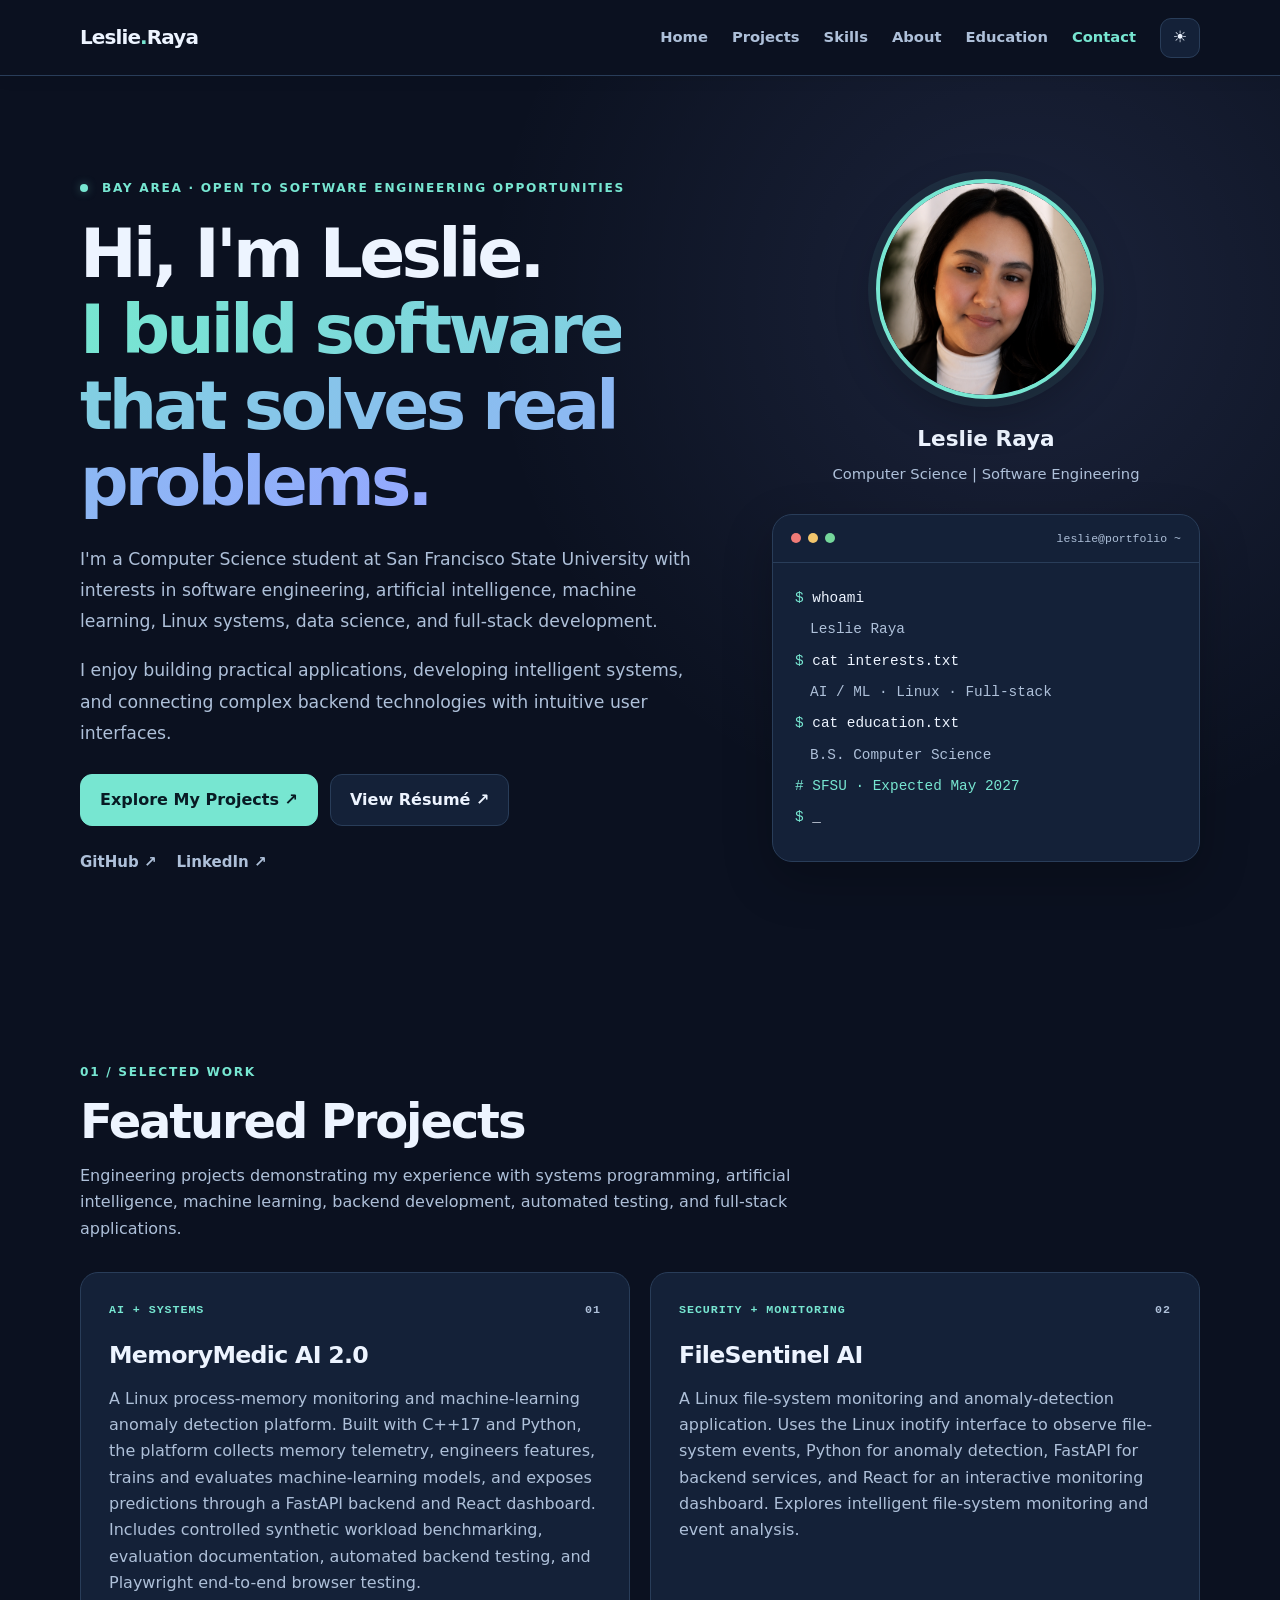
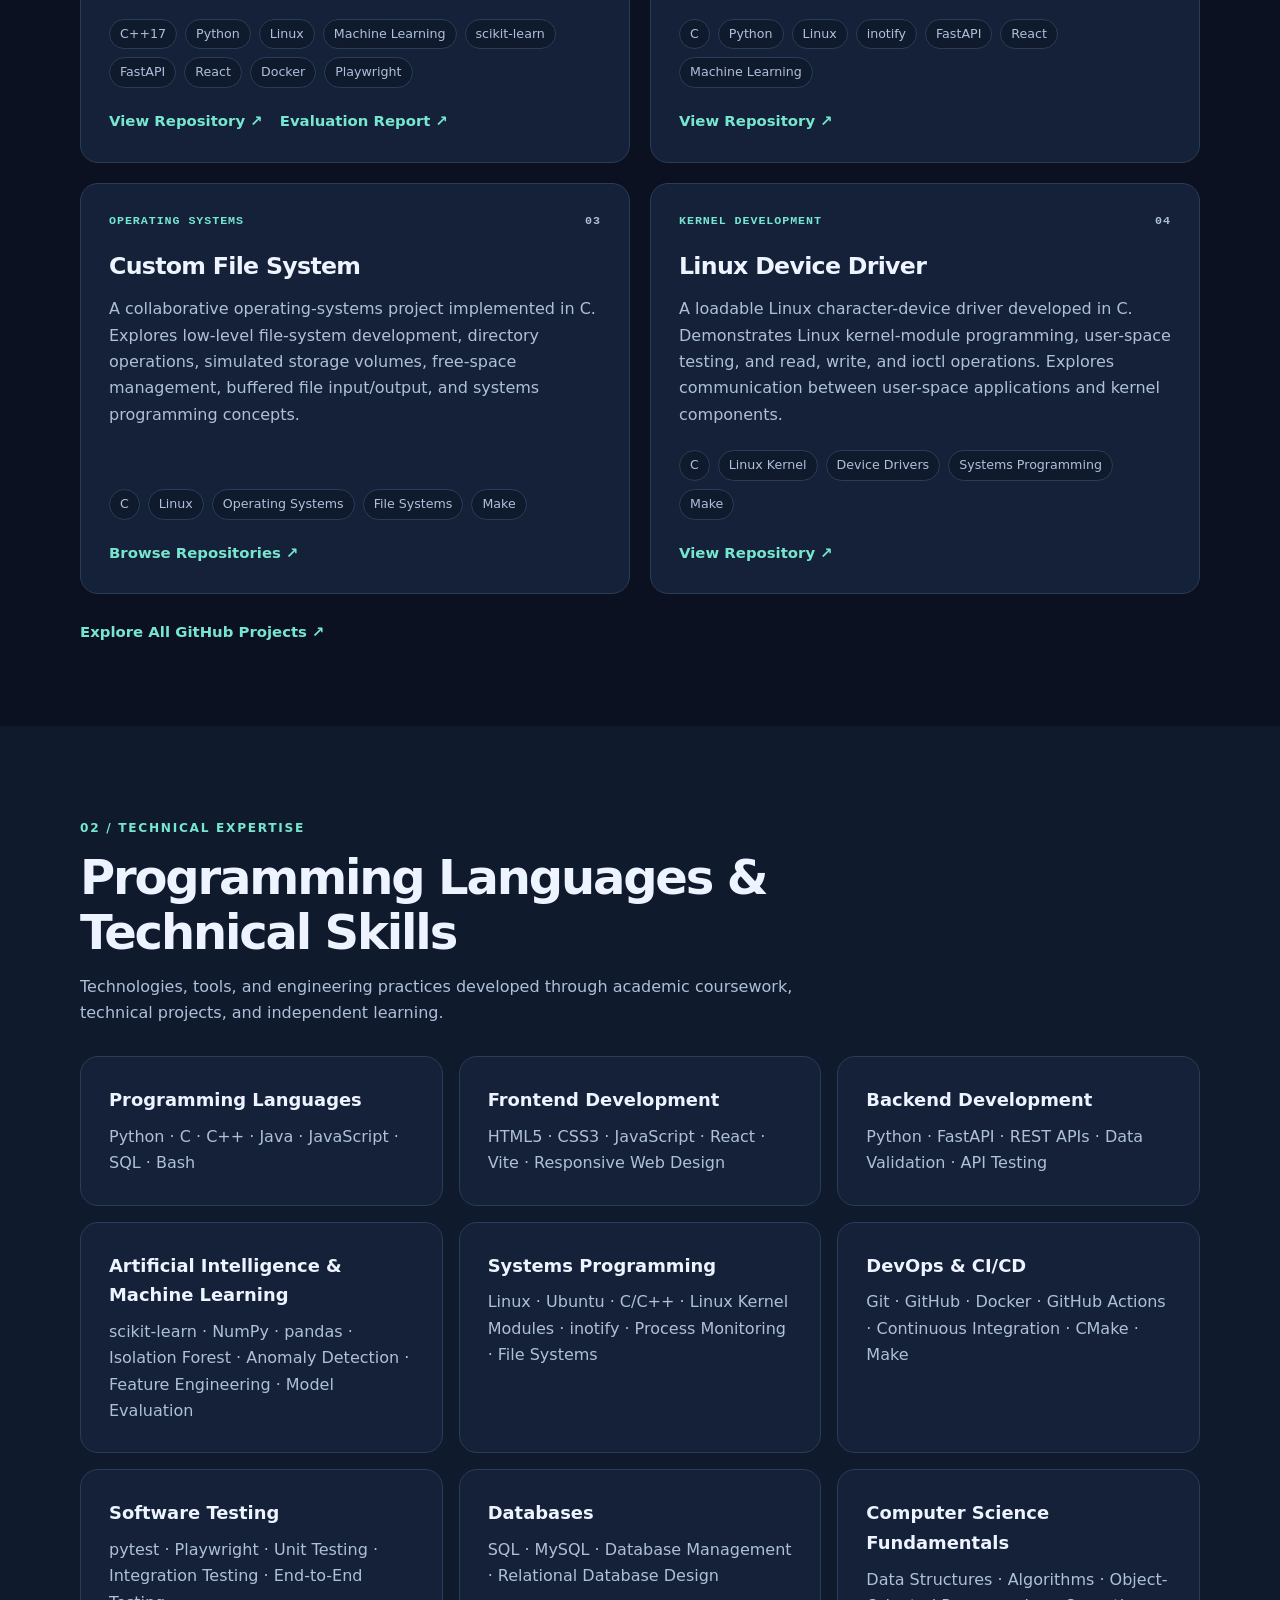
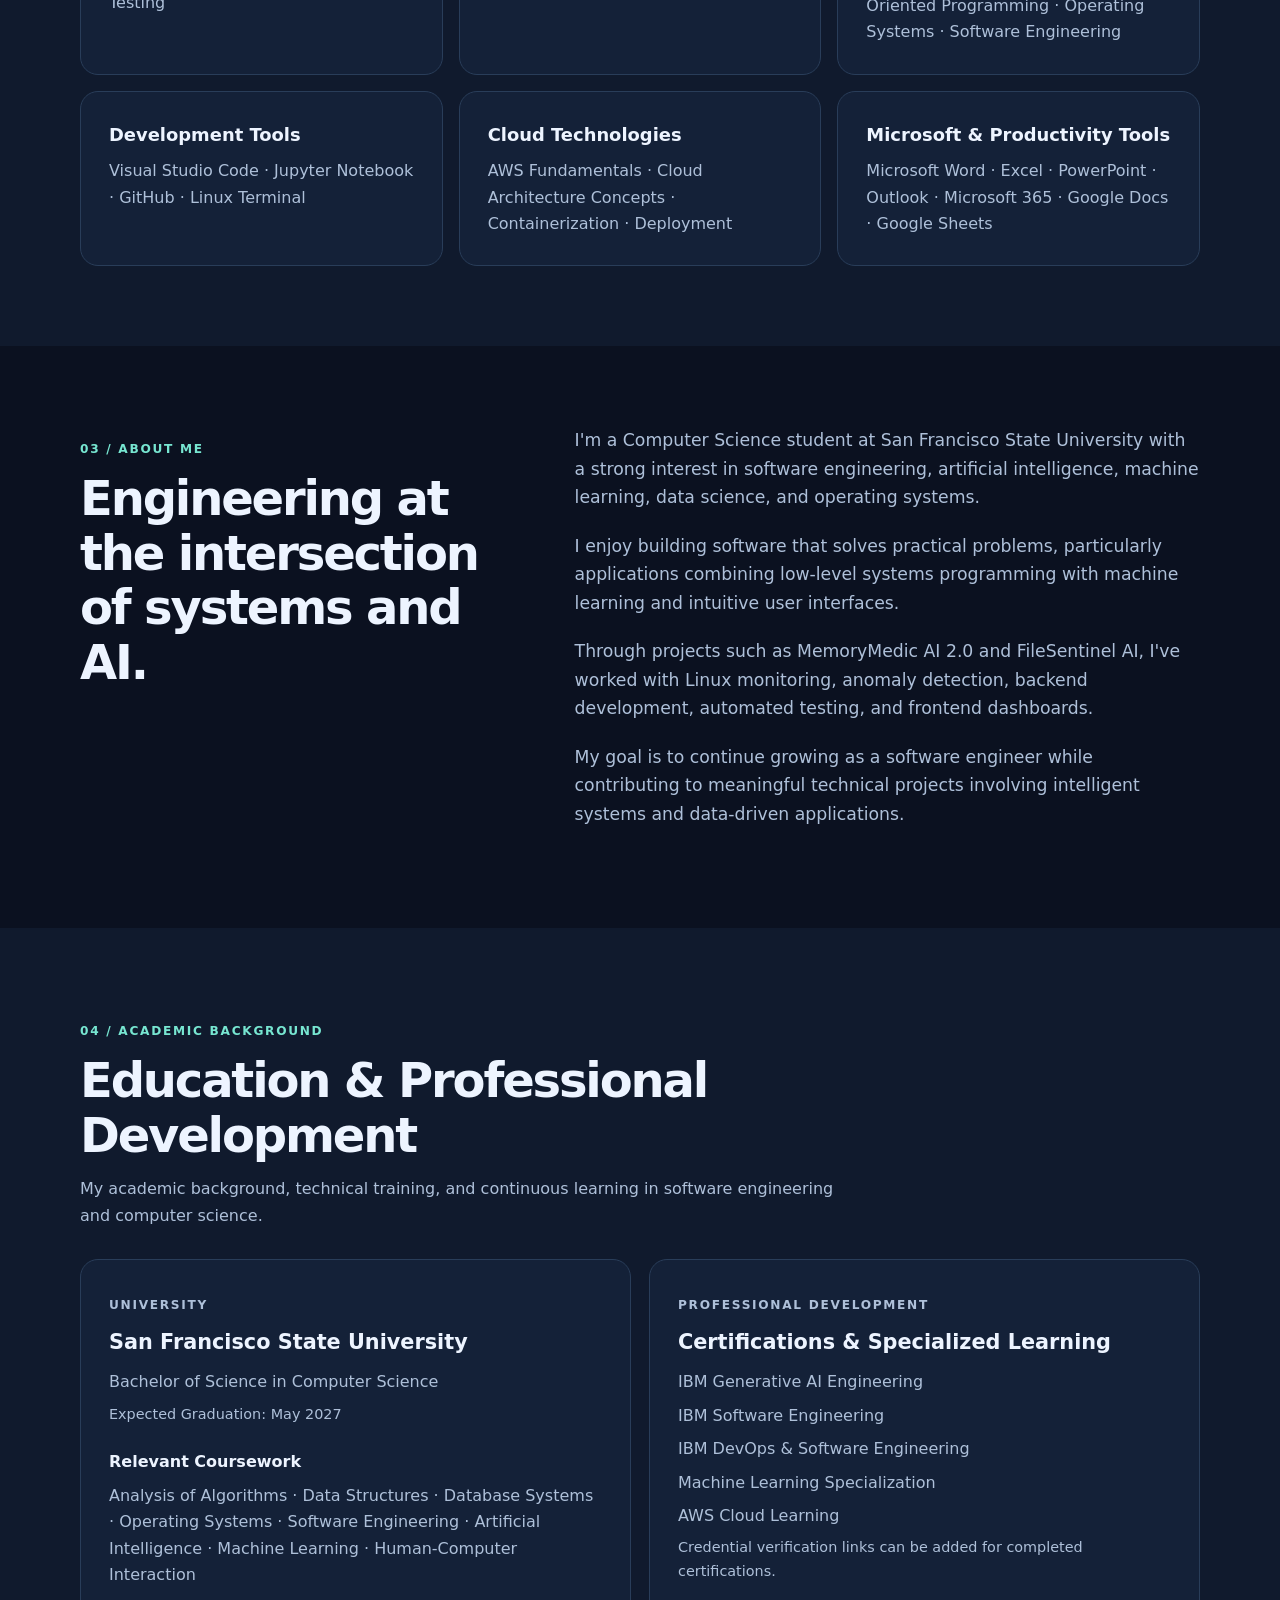
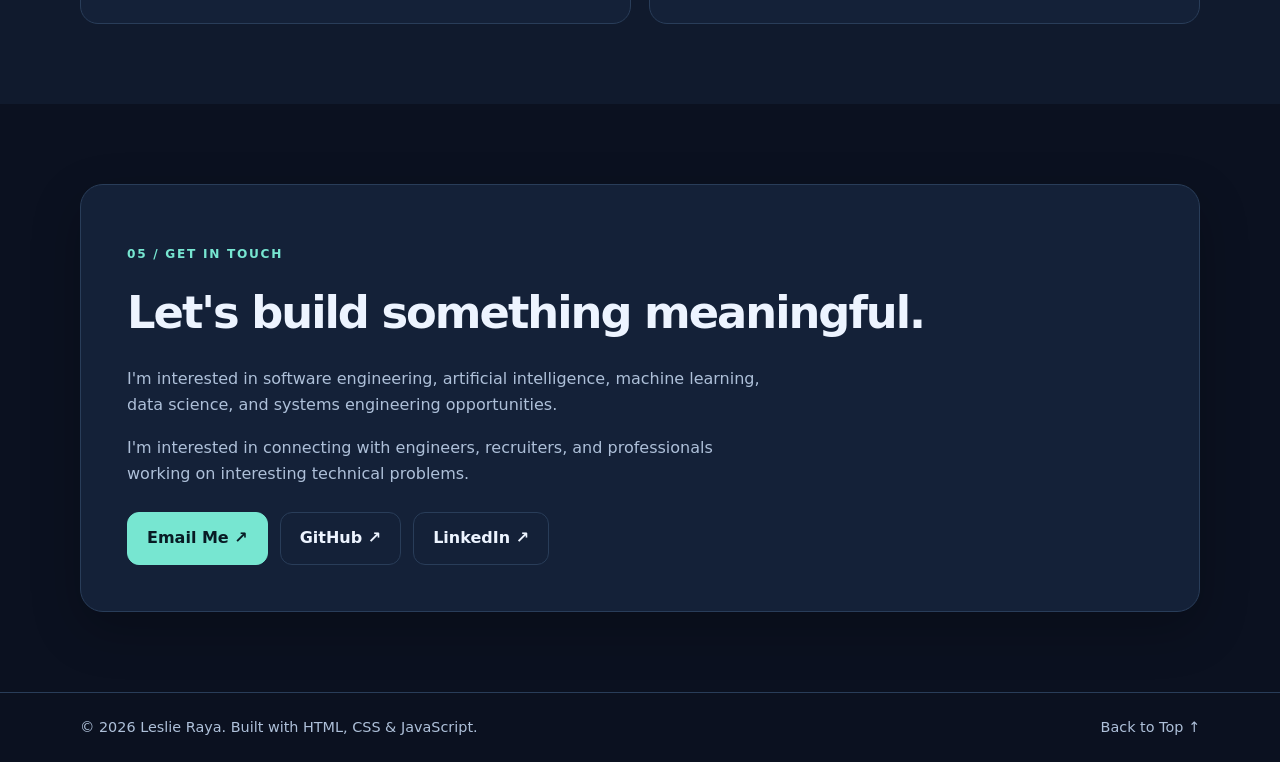
==== commit 1d0a22ac: "Fix profile headshot and update portfolio HTML" ====
--- a/index.html
+++ b/index.html
@@ -1,303 +1,1309 @@
 
 <!DOCTYPE html>
 <html lang="en">
+
 <head>
+
+  <!-- ============================================
+       LESLIE RAYA
+       SOFTWARE ENGINEERING PORTFOLIO
+       File: index.html
+  ============================================ -->
+
   <meta charset="UTF-8">
-  <meta name="viewport" content="width=device-width, initial-scale=1">
+
+  <meta
+    name="viewport"
+    content="width=device-width, initial-scale=1.0"
+  >
+
+  <meta
+    name="description"
+    content="Leslie Raya's Software Engineering Portfolio featuring artificial intelligence, machine learning, Linux systems, full-stack development, and computer science projects."
+  >
+
+  <meta name="author" content="Leslie Raya">
+
   <meta name="theme-color" content="#0b1120">
-  <meta name="description" content="Leslie Raya's portfolio: software engineering, Linux systems, AI, machine learning, and full-stack projects.">
-  <title>Leslie Raya | Software Engineer & Computer Science Student</title>
+
+  <title>
+    Leslie Raya | Software Engineering Portfolio
+  </title>
+
+  <!-- WEBSITE FAVICON -->
+  <link
+    rel="icon"
+    href="data:image/svg+xml,%3Csvg xmlns='http://www.w3.org/2000/svg' viewBox='0 0 64 64'%3E%3Crect width='64' height='64' rx='14' fill='%230b1120'/%3E%3Ctext x='50%25' y='55%25' text-anchor='middle' dominant-baseline='middle' font-size='27' font-family='Arial' font-weight='bold' fill='%2377e6d1'%3ELR%3C/text%3E%3C/svg%3E"
+  >
+
+  <!-- MAIN STYLESHEET -->
   <link rel="stylesheet" href="style.css">
+
+  <!-- JAVASCRIPT -->
   <script src="script.js" defer></script>
+
 </head>
+
+
 <body>
-  <a class="skip-link" href="#main">Skip to content</a>
+
+  <!-- ============================================
+       ACCESSIBILITY
+  ============================================ -->
+
+  <a href="#main" class="skip-link">
+    Skip to content
+  </a>
+
+
+  <!-- ============================================
+       HEADER AND NAVIGATION
+  ============================================ -->
 
   <header class="site-header">
+
     <div class="container nav-bar">
-      <a class="brand" href="#home" aria-label="Leslie Raya, home">Leslie<span>.</span>Raya</a>
+
+      <!-- WEBSITE LOGO -->
+      <a
+        href="#home"
+        class="brand"
+        aria-label="Leslie Raya Home"
+      >
+        Leslie<span>.</span>Raya
+      </a>
+
+
+      <!-- THEME BUTTON AND MOBILE MENU -->
       <div class="nav-actions">
-        <button class="theme-toggle" id="themeToggle" type="button" aria-label="Switch to light mode" title="Toggle color theme">☀</button>
-        <button class="menu-toggle" id="menuToggle" type="button" aria-label="Open navigation" aria-controls="siteNav" aria-expanded="false">
-          <span></span><span></span><span></span>
+
+        <!-- DARK AND LIGHT MODE -->
+        <button
+          id="themeToggle"
+          class="theme-toggle"
+          type="button"
+          aria-label="Switch to light mode"
+          title="Toggle light and dark mode"
+        >
+          ☀
         </button>
+
+
+        <!-- MOBILE NAVIGATION -->
+        <button
+          id="menuToggle"
+          class="menu-toggle"
+          type="button"
+          aria-label="Open navigation"
+          aria-controls="siteNav"
+          aria-expanded="false"
+        >
+          <span></span>
+          <span></span>
+          <span></span>
+        </button>
+
       </div>
-      <nav class="site-nav" id="siteNav" aria-label="Main navigation">
-        <a href="#projects">Projects</a>
-        <a href="#skills">Skills</a>
-        <a href="#about">About</a>
-        <a href="#education">Education</a>
-        <a href="#contact" class="nav-contact">Contact</a>
+
+
+      <!-- NAVIGATION LINKS -->
+      <nav
+        id="siteNav"
+        class="site-nav"
+        aria-label="Main navigation"
+      >
+
+        <a href="#home">
+          Home
+        </a>
+
+        <a href="#projects">
+          Projects
+        </a>
+
+        <a href="#skills">
+          Skills
+        </a>
+
+        <a href="#about">
+          About
+        </a>
+
+        <a href="#education">
+          Education
+        </a>
+
+        <a href="#contact" class="nav-contact">
+          Contact
+        </a>
+
       </nav>
+
     </div>
+
   </header>
 
+
+  <!-- ============================================
+       MAIN WEBSITE CONTENT
+  ============================================ -->
+
   <main id="main">
-    <!-- HERO -->
+
+
+    <!-- ==========================================
+         SECTION 1 — HOME / HERO
+    ========================================== -->
+
     <section class="hero" id="home">
+
       <div class="container hero-grid">
-        <div>
-          <p class="eyebrow"><span class="status-dot"></span> Bay Area · Open to software engineering opportunities</p>
-          <h1>Hi, I'm Leslie.<br><span class="gradient-text">I build software that solves real problems.</span></h1>
+
+
+        <!-- LEFT SIDE: INTRODUCTION -->
+        <div class="hero-content">
+
+          <p class="eyebrow">
+
+            <span class="status-dot"></span>
+
+            Bay Area · Open to Software Engineering Opportunities
+
+          </p>
+
+
+          <!-- MAIN HEADING -->
+          <h1>
+
+            Hi, I'm Leslie.
+
+            <br>
+
+            <span class="gradient-text">
+              I build software that solves real problems.
+            </span>
+
+          </h1>
+
+
+          <!-- INTRODUCTION -->
           <p class="hero-description">
-            I'm a Computer Science student at San Francisco State University
-            focused on software engineering, AI/ML, Linux systems, and
-            intuitive full-stack applications.
-          </p>
+
+            I'm a Computer Science student at
+            San Francisco State University with
+            interests in software engineering,
+            artificial intelligence, machine learning,
+            Linux systems, data science, and
+            full-stack development.
+
+          </p>
+
+
+          <p class="hero-description">
+
+            I enjoy building practical applications,
+            developing intelligent systems, and
+            connecting complex backend technologies
+            with intuitive user interfaces.
+
+          </p>
+
+
+          <!-- ACTION BUTTONS -->
           <div class="button-row">
-            <a class="button button-primary" href="#projects">Explore Projects <span aria-hidden="true">↗</span></a>
-            <a class="button button-secondary" href="Leslie%20I%20Raya%20Resume-2.pdf" target="_blank" rel="noopener noreferrer">View Résumé <span aria-hidden="true">↗</span></a>
-          </div>
-          <div class="social-links" aria-label="Social profiles">
-            <a href="https://github.com/leslieraya555" target="_blank" rel="noopener noreferrer">GitHub ↗</a>
-            <a href="https://www.linkedin.com/in/leslie-raya/" target="_blank" rel="noopener noreferrer">LinkedIn ↗</a>
-          </div>
+
+            <!-- EXPLORE PROJECTS -->
+            <a
+              href="#projects"
+              class="button button-primary"
+            >
+              Explore My Projects ↗
+            </a>
+
+
+            <!-- VIEW RESUME -->
+            <a
+              href="./Leslie%20I%20Raya%20Resume-2.pdf"
+              class="button button-secondary"
+              target="_blank"
+              rel="noopener noreferrer"
+            >
+              View Résumé ↗
+            </a>
+
+          </div>
+
+
+          <!-- SOCIAL LINKS -->
+          <div class="social-links">
+
+            <a
+              href="https://github.com/leslieraya555"
+              target="_blank"
+              rel="noopener noreferrer"
+            >
+              GitHub ↗
+            </a>
+
+
+            <a
+              href="https://www.linkedin.com/in/leslie-raya/"
+              target="_blank"
+              rel="noopener noreferrer"
+            >
+              LinkedIn ↗
+            </a>
+
+          </div>
+
         </div>
 
-        <div class="terminal-card" aria-label="Developer profile">
-          <div class="terminal-bar">
-            <span></span><span></span><span></span>
-            <small>leslie@portfolio ~</small>
-          </div>
-          <div class="terminal-body">
-            <p><span class="terminal-prompt">$</span> whoami</p>
-            <p class="terminal-output">Leslie Raya</p>
-            <p><span class="terminal-prompt">$</span> cat interests.txt</p>
-            <p class="terminal-output">AI / ML · Linux · Full-stack</p>
-            <p><span class="terminal-prompt">$</span> cat education.txt</p>
-            <p class="terminal-output">B.S. Computer Science</p>
-            <p class="terminal-comment"># SFSU · Expected May 2027</p>
-            <p><span class="terminal-prompt">$</span> <span class="cursor">_</span></p>
-          </div>
+
+
+        <!-- ======================================
+             RIGHT SIDE
+             HEADSHOT + DEVELOPER TERMINAL
+        ====================================== -->
+
+        <div class="hero-visual">
+
+
+          <!-- PROFESSIONAL PROFILE CARD -->
+          <div class="profile-card">
+
+
+            <!-- CIRCULAR HEADSHOT -->
+            <div
+              class="profile-avatar"
+              style="
+                position: relative;
+                display: block;
+                width: 220px;
+                height: 220px;
+                min-width: 220px;
+                min-height: 220px;
+                margin: 0 auto;
+                overflow: hidden;
+                border-radius: 50%;
+              "
+            >
+
+              <!-- YOUR PROFESSIONAL PHOTO -->
+              <img
+                src="./leslie-headshot.png"
+                alt="Portrait of Leslie Raya"
+                class="profile-photo"
+                width="220"
+                height="220"
+                style="
+                  position: absolute;
+                  inset: 0;
+                  display: block;
+                  width: 100%;
+                  height: 100%;
+                  max-width: none;
+                  object-fit: cover;
+                  object-position: center 25%;
+                  border-radius: 50%;
+                "
+              >
+
+            </div>
+
+
+            <!-- PROFILE NAME -->
+            <h2 class="profile-name">
+              Leslie Raya
+            </h2>
+
+
+            <!-- PROFESSIONAL TITLE -->
+            <p class="profile-role">
+              Computer Science | Software Engineering
+            </p>
+
+          </div>
+
+
+
+          <!-- ======================================
+               DEVELOPER TERMINAL
+          ====================================== -->
+
+          <div
+            class="terminal-card"
+            aria-label="Developer profile information"
+          >
+
+            <!-- TERMINAL HEADER -->
+            <div class="terminal-bar">
+
+              <span></span>
+              <span></span>
+              <span></span>
+
+              <small>
+                leslie@portfolio ~
+              </small>
+
+            </div>
+
+
+            <!-- TERMINAL CONTENT -->
+            <div class="terminal-body">
+
+              <p>
+                <span class="terminal-prompt">$</span>
+                whoami
+              </p>
+
+              <p class="terminal-output">
+                Leslie Raya
+              </p>
+
+
+              <p>
+                <span class="terminal-prompt">$</span>
+                cat interests.txt
+              </p>
+
+              <p class="terminal-output">
+                AI / ML · Linux · Full-stack
+              </p>
+
+
+              <p>
+                <span class="terminal-prompt">$</span>
+                cat education.txt
+              </p>
+
+              <p class="terminal-output">
+                B.S. Computer Science
+              </p>
+
+
+              <p class="terminal-comment">
+                # SFSU · Expected May 2027
+              </p>
+
+
+              <p>
+                <span class="terminal-prompt">$</span>
+                <span class="cursor">_</span>
+              </p>
+
+            </div>
+
+          </div>
+
         </div>
+
       </div>
+
     </section>
 
-    <!-- PROJECTS -->
+
+
+    <!-- ==========================================
+         SECTION 2 — FEATURED PROJECTS
+    ========================================== -->
+
     <section class="section" id="projects">
+
       <div class="container">
+
+
+        <!-- SECTION HEADING -->
         <div class="section-heading">
-          <p class="eyebrow">01 / Selected work</p>
-          <h2>Featured Projects</h2>
-          <p>Engineering projects spanning systems programming, monitoring, machine learning, and user-facing dashboards.</p>
+
+          <p class="eyebrow">
+            01 / Selected Work
+          </p>
+
+          <h2>
+            Featured Projects
+          </h2>
+
+          <p>
+            Engineering projects demonstrating
+            my experience with systems programming,
+            artificial intelligence, machine learning,
+            backend development, automated testing,
+            and full-stack applications.
+          </p>
+
         </div>
 
+
+
+        <!-- PROJECT GRID -->
         <div class="project-grid">
+
+
+          <!-- ===================================
+               PROJECT 1 — MEMORYMEDIC AI
+          =================================== -->
+
           <article class="project-card">
+
             <div class="project-top">
-              <span class="project-category">AI + SYSTEMS</span>
-              <span class="project-number">01</span>
-            </div>
-            <h3>MemoryMedic AI 2.0</h3>
-            <p>
-              A Linux process-memory telemetry and anomaly-detection platform
-              using C++ and Python, with a model pipeline, FastAPI backend,
-              and React dashboard. Evaluated with controlled synthetic workloads.
-            </p>
+
+              <span class="project-category">
+                AI + SYSTEMS
+              </span>
+
+              <span class="project-number">
+                01
+              </span>
+
+            </div>
+
+
+            <h3>
+              MemoryMedic AI 2.0
+            </h3>
+
+
+            <p>
+              A Linux process-memory monitoring and
+              machine-learning anomaly detection platform.
+
+              Built with C++17 and Python, the platform
+              collects memory telemetry, engineers features,
+              trains and evaluates machine-learning models,
+              and exposes predictions through a FastAPI
+              backend and React dashboard.
+
+              Includes controlled synthetic workload
+              benchmarking, evaluation documentation,
+              automated backend testing, and
+              Playwright end-to-end browser testing.
+            </p>
+
+
+            <!-- TECHNOLOGIES -->
             <div class="tags">
-              <span>C++17</span><span>Python</span><span>scikit-learn</span>
-              <span>FastAPI</span><span>React</span><span>Linux</span>
-            </div>
+
+              <span>C++17</span>
+              <span>Python</span>
+              <span>Linux</span>
+              <span>Machine Learning</span>
+              <span>scikit-learn</span>
+              <span>FastAPI</span>
+              <span>React</span>
+              <span>Docker</span>
+              <span>Playwright</span>
+
+            </div>
+
+
+            <!-- PROJECT LINKS -->
             <div class="project-links">
-              <a href="https://github.com/leslieraya555/MemoryMedic" target="_blank" rel="noopener noreferrer">GitHub Repository ↗</a>
-              <a href="https://github.com/leslieraya555/MemoryMedic/blob/main/docs/evaluation_report.md" target="_blank" rel="noopener noreferrer">Evaluation Report ↗</a>
-            </div>
+
+              <a
+                href="https://github.com/leslieraya555/MemoryMedic"
+                target="_blank"
+                rel="noopener noreferrer"
+              >
+                View Repository ↗
+              </a>
+
+
+              <a
+                href="https://github.com/leslieraya555/MemoryMedic/blob/main/docs/evaluation_report.md"
+                target="_blank"
+                rel="noopener noreferrer"
+              >
+                Evaluation Report ↗
+              </a>
+
+            </div>
+
           </article>
 
+
+
+          <!-- ===================================
+               PROJECT 2 — FILESENTINEL AI
+          =================================== -->
+
           <article class="project-card">
+
             <div class="project-top">
-              <span class="project-category">SECURITY + MONITORING</span>
-              <span class="project-number">02</span>
-            </div>
-            <h3>FileSentinel AI</h3>
-            <p>
-              A Linux file-event monitoring project that uses inotify, an API,
-              and a dashboard to surface activity. Explores machine-learning-based
-              anomaly detection for file-system events.
-            </p>
+
+              <span class="project-category">
+                SECURITY + MONITORING
+              </span>
+
+              <span class="project-number">
+                02
+              </span>
+
+            </div>
+
+
+            <h3>
+              FileSentinel AI
+            </h3>
+
+
+            <p>
+              A Linux file-system monitoring and
+              anomaly-detection application.
+
+              Uses the Linux inotify interface
+              to observe file-system events,
+              Python for anomaly detection,
+              FastAPI for backend services,
+              and React for an interactive
+              monitoring dashboard.
+
+              Explores intelligent file-system
+              monitoring and event analysis.
+            </p>
+
+
             <div class="tags">
-              <span>C</span><span>Python</span><span>inotify</span>
-              <span>FastAPI</span><span>React</span>
-            </div>
+
+              <span>C</span>
+              <span>Python</span>
+              <span>Linux</span>
+              <span>inotify</span>
+              <span>FastAPI</span>
+              <span>React</span>
+              <span>Machine Learning</span>
+
+            </div>
+
+
             <div class="project-links">
-              <a href="https://github.com/leslieraya555/FileSentinel-AI" target="_blank" rel="noopener noreferrer">GitHub Repository ↗</a>
-            </div>
+
+              <a
+                href="https://github.com/leslieraya555/FileSentinel-AI"
+                target="_blank"
+                rel="noopener noreferrer"
+              >
+                View Repository ↗
+              </a>
+
+            </div>
+
           </article>
 
+
+
+          <!-- ===================================
+               PROJECT 3 — CUSTOM FILE SYSTEM
+          =================================== -->
+
           <article class="project-card">
+
             <div class="project-top">
-              <span class="project-category">OPERATING SYSTEMS</span>
-              <span class="project-number">03</span>
-            </div>
-            <h3>Custom File System</h3>
-            <p>
-              A collaborative C programming project exploring file-system internals,
-              directory operations, free-space management, and file I/O
-              on a simulated storage volume.
-            </p>
+
+              <span class="project-category">
+                OPERATING SYSTEMS
+              </span>
+
+              <span class="project-number">
+                03
+              </span>
+
+            </div>
+
+
+            <h3>
+              Custom File System
+            </h3>
+
+
+            <p>
+              A collaborative operating-systems
+              project implemented in C.
+
+              Explores low-level file-system
+              development, directory operations,
+              simulated storage volumes,
+              free-space management,
+              buffered file input/output,
+              and systems programming concepts.
+            </p>
+
+
             <div class="tags">
-              <span>C</span><span>Linux</span><span>File Systems</span><span>Make</span>
-            </div>
+
+              <span>C</span>
+              <span>Linux</span>
+              <span>Operating Systems</span>
+              <span>File Systems</span>
+              <span>Make</span>
+
+            </div>
+
+
             <div class="project-links">
-              <a href="https://github.com/leslieraya555?tab=repositories" target="_blank" rel="noopener noreferrer">Browse Repositories ↗</a>
-            </div>
+
+              <a
+                href="https://github.com/leslieraya555?tab=repositories"
+                target="_blank"
+                rel="noopener noreferrer"
+              >
+                Browse Repositories ↗
+              </a>
+
+            </div>
+
           </article>
 
+
+
+          <!-- ===================================
+               PROJECT 4 — LINUX DEVICE DRIVER
+          =================================== -->
+
           <article class="project-card">
+
             <div class="project-top">
-              <span class="project-category">KERNEL DEVELOPMENT</span>
-              <span class="project-number">04</span>
-            </div>
-            <h3>Linux Device Driver</h3>
-            <p>
-              A loadable Linux character-device driver written in C,
-              with user-space tests for read, write, and ioctl operations.
-            </p>
+
+              <span class="project-category">
+                KERNEL DEVELOPMENT
+              </span>
+
+              <span class="project-number">
+                04
+              </span>
+
+            </div>
+
+
+            <h3>
+              Linux Device Driver
+            </h3>
+
+
+            <p>
+              A loadable Linux character-device
+              driver developed in C.
+
+              Demonstrates Linux kernel-module
+              programming, user-space testing,
+              and read, write, and ioctl operations.
+
+              Explores communication between
+              user-space applications and
+              kernel components.
+            </p>
+
+
             <div class="tags">
-              <span>C</span><span>Linux Kernel</span>
-              <span>Device Drivers</span><span>Make</span>
-            </div>
+
+              <span>C</span>
+              <span>Linux Kernel</span>
+              <span>Device Drivers</span>
+              <span>Systems Programming</span>
+              <span>Make</span>
+
+            </div>
+
+
             <div class="project-links">
-              <a href="https://github.com/lraya7/assignment6-device-driver" target="_blank" rel="noopener noreferrer">GitHub Repository ↗</a>
-            </div>
+
+              <a
+                href="https://github.com/lraya7/assignment6-device-driver"
+                target="_blank"
+                rel="noopener noreferrer"
+              >
+                View Repository ↗
+              </a>
+
+            </div>
+
           </article>
+
         </div>
 
+
+        <!-- MORE PROJECTS -->
         <div class="section-footer">
-          <a class="text-link" href="https://github.com/leslieraya555?tab=repositories" target="_blank" rel="noopener noreferrer">See more projects on GitHub ↗</a>
+
+          <a
+            href="https://github.com/leslieraya555?tab=repositories"
+            class="text-link"
+            target="_blank"
+            rel="noopener noreferrer"
+          >
+            Explore All GitHub Projects ↗
+          </a>
+
         </div>
+
       </div>
+
     </section>
 
-    <!-- TECHNICAL SKILLS -->
-    <section class="section section-alt" id="skills">
+
+
+    <!-- ==========================================
+         SECTION 3 — TECHNICAL SKILLS
+    ========================================== -->
+
+    <section
+      class="section section-alt"
+      id="skills"
+    >
+
       <div class="container">
+
+
         <div class="section-heading">
-          <p class="eyebrow">02 / Technical toolkit</p>
-          <h2>Programming Languages & Skills</h2>
-          <p>Tools and technologies I've used in coursework, projects, and independent learning.</p>
+
+          <p class="eyebrow">
+            02 / Technical Expertise
+          </p>
+
+          <h2>
+            Programming Languages & Technical Skills
+          </h2>
+
+          <p>
+            Technologies, tools, and engineering
+            practices developed through
+            academic coursework,
+            technical projects, and
+            independent learning.
+          </p>
+
         </div>
 
+
+
         <div class="skills-grid">
+
+
+          <!-- PROGRAMMING LANGUAGES -->
           <div class="skill-card">
-            <h3>Programming Languages</h3>
-            <p>Python · C · C++ · Java · JavaScript · SQL · Bash</p>
-          </div>
+
+            <h3>
+              Programming Languages
+            </h3>
+
+            <p>
+              Python · C · C++ · Java ·
+              JavaScript · SQL · Bash
+            </p>
+
+          </div>
+
+
+
+          <!-- FRONTEND -->
           <div class="skill-card">
-            <h3>Frontend Development</h3>
-            <p>HTML5 · CSS3 · React · Vite · Responsive Design</p>
-          </div>
+
+            <h3>
+              Frontend Development
+            </h3>
+
+            <p>
+              HTML5 · CSS3 · JavaScript ·
+              React · Vite ·
+              Responsive Web Design
+            </p>
+
+          </div>
+
+
+
+          <!-- BACKEND -->
           <div class="skill-card">
-            <h3>Backend & APIs</h3>
-            <p>FastAPI · REST APIs · Python · Data Validation</p>
-          </div>
+
+            <h3>
+              Backend Development
+            </h3>
+
+            <p>
+              Python · FastAPI · REST APIs ·
+              Data Validation · API Testing
+            </p>
+
+          </div>
+
+
+
+          <!-- AI / ML -->
           <div class="skill-card">
-            <h3>AI & Machine Learning</h3>
-            <p>scikit-learn · NumPy · pandas · Isolation Forest · Feature Engineering · Model Evaluation</p>
-          </div>
+
+            <h3>
+              Artificial Intelligence & Machine Learning
+            </h3>
+
+            <p>
+              scikit-learn · NumPy · pandas ·
+              Isolation Forest · Anomaly Detection ·
+              Feature Engineering · Model Evaluation
+            </p>
+
+          </div>
+
+
+
+          <!-- SYSTEMS -->
           <div class="skill-card">
-            <h3>Systems & Linux</h3>
-            <p>Ubuntu · Linux · C/C++ · /proc · inotify · Processes · File Systems · Kernel Modules</p>
-          </div>
+
+            <h3>
+              Systems Programming
+            </h3>
+
+            <p>
+              Linux · Ubuntu · C/C++ ·
+              Linux Kernel Modules · inotify ·
+              Process Monitoring · File Systems
+            </p>
+
+          </div>
+
+
+
+          <!-- DEVOPS -->
           <div class="skill-card">
-            <h3>DevOps & Testing</h3>
-            <p>Git · GitHub · Docker · GitHub Actions · CI/CD · pytest · Playwright · CMake</p>
-          </div>
+
+            <h3>
+              DevOps & CI/CD
+            </h3>
+
+            <p>
+              Git · GitHub · Docker ·
+              GitHub Actions ·
+              Continuous Integration ·
+              CMake · Make
+            </p>
+
+          </div>
+
+
+
+          <!-- TESTING -->
           <div class="skill-card">
-            <h3>Databases & Fundamentals</h3>
-            <p>SQL · MySQL · Data Structures · Algorithms · OOP · Operating Systems · Database Design</p>
-          </div>
+
+            <h3>
+              Software Testing
+            </h3>
+
+            <p>
+              pytest · Playwright · Unit Testing ·
+              Integration Testing ·
+              End-to-End Testing
+            </p>
+
+          </div>
+
+
+
+          <!-- DATABASES -->
           <div class="skill-card">
-            <h3>Development Tools</h3>
-            <p>Visual Studio Code · Jupyter Notebook · Git · GitHub · Linux Terminal</p>
-          </div>
+
+            <h3>
+              Databases
+            </h3>
+
+            <p>
+              SQL · MySQL ·
+              Database Management ·
+              Relational Database Design
+            </p>
+
+          </div>
+
+
+
+          <!-- CS FUNDAMENTALS -->
           <div class="skill-card">
-            <h3>Microsoft & Productivity</h3>
-            <p>Word · Excel · PowerPoint · Outlook · Microsoft 365 · Google Docs · Google Sheets</p>
-          </div>
+
+            <h3>
+              Computer Science Fundamentals
+            </h3>
+
+            <p>
+              Data Structures · Algorithms ·
+              Object-Oriented Programming ·
+              Operating Systems ·
+              Software Engineering
+            </p>
+
+          </div>
+
+
+
+          <!-- DEVELOPMENT TOOLS -->
+          <div class="skill-card">
+
+            <h3>
+              Development Tools
+            </h3>
+
+            <p>
+              Visual Studio Code ·
+              Jupyter Notebook · GitHub ·
+              Linux Terminal
+            </p>
+
+          </div>
+
+
+
+          <!-- CLOUD -->
+          <div class="skill-card">
+
+            <h3>
+              Cloud Technologies
+            </h3>
+
+            <p>
+              AWS Fundamentals ·
+              Cloud Architecture Concepts ·
+              Containerization · Deployment
+            </p>
+
+          </div>
+
+
+
+          <!-- PRODUCTIVITY -->
+          <div class="skill-card">
+
+            <h3>
+              Microsoft & Productivity Tools
+            </h3>
+
+            <p>
+              Microsoft Word · Excel ·
+              PowerPoint · Outlook ·
+              Microsoft 365 · Google Docs ·
+              Google Sheets
+            </p>
+
+          </div>
+
         </div>
+
       </div>
+
     </section>
 
-    <!-- ABOUT -->
+
+
+    <!-- ==========================================
+         SECTION 4 — ABOUT ME
+    ========================================== -->
+
     <section class="section" id="about">
+
       <div class="container about-grid">
+
+
         <div class="section-heading">
-          <p class="eyebrow">03 / About me</p>
-          <h2>Curious about how systems work.</h2>
+
+          <p class="eyebrow">
+            03 / About Me
+          </p>
+
+          <h2>
+            Engineering at the intersection
+            of systems and AI.
+          </h2>
+
         </div>
+
+
         <div class="about-copy">
+
           <p>
-            I enjoy building software that connects low-level engineering
-            with practical, easy-to-use tools. My projects bring together
-            Linux monitoring, backend development, machine learning,
-            and thoughtful interfaces.
-          </p>
+            I'm a Computer Science student at
+            San Francisco State University
+            with a strong interest in
+            software engineering,
+            artificial intelligence,
+            machine learning, data science,
+            and operating systems.
+          </p>
+
+
           <p>
-            I'm especially interested in software engineering, data science,
-            AI/ML engineering, operating systems, and human-computer interaction.
-            I'm looking for opportunities to contribute, learn,
-            and grow with an engineering team.
-          </p>
+            I enjoy building software that
+            solves practical problems,
+            particularly applications combining
+            low-level systems programming
+            with machine learning and
+            intuitive user interfaces.
+          </p>
+
+
+          <p>
+            Through projects such as
+            MemoryMedic AI 2.0 and
+            FileSentinel AI, I've worked with
+            Linux monitoring, anomaly detection,
+            backend development,
+            automated testing,
+            and frontend dashboards.
+          </p>
+
+
+          <p>
+            My goal is to continue growing
+            as a software engineer while
+            contributing to meaningful
+            technical projects involving
+            intelligent systems and
+            data-driven applications.
+          </p>
+
         </div>
+
       </div>
+
     </section>
 
-    <!-- EDUCATION -->
-    <section class="section section-alt" id="education">
+
+
+    <!-- ==========================================
+         SECTION 5 — EDUCATION
+    ========================================== -->
+
+    <section
+      class="section section-alt"
+      id="education"
+    >
+
       <div class="container">
+
+
         <div class="section-heading">
-          <p class="eyebrow">04 / Education & learning</p>
-          <h2>Education</h2>
+
+          <p class="eyebrow">
+            04 / Academic Background
+          </p>
+
+          <h2>
+            Education & Professional Development
+          </h2>
+
+          <p>
+            My academic background,
+            technical training, and
+            continuous learning
+            in software engineering
+            and computer science.
+          </p>
+
         </div>
 
+
+
         <div class="education-grid">
+
+
+          <!-- UNIVERSITY -->
           <div class="education-card">
-            <p class="card-kicker">UNIVERSITY</p>
-            <h3>San Francisco State University</h3>
-            <p>Bachelor of Science in Computer Science</p>
-            <p class="subtle">Expected graduation: May 2027</p>
-          </div>
-
+
+            <p class="card-kicker">
+              UNIVERSITY
+            </p>
+
+
+            <h3>
+              San Francisco State University
+            </h3>
+
+
+            <p>
+              Bachelor of Science
+              in Computer Science
+            </p>
+
+
+            <p class="subtle">
+              Expected Graduation: May 2027
+            </p>
+
+
+            <h4>
+              Relevant Coursework
+            </h4>
+
+
+            <p>
+              Analysis of Algorithms ·
+              Data Structures ·
+              Database Systems ·
+              Operating Systems ·
+              Software Engineering ·
+              Artificial Intelligence ·
+              Machine Learning ·
+              Human-Computer Interaction
+            </p>
+
+          </div>
+
+
+
+          <!-- CERTIFICATIONS -->
           <div class="education-card">
-            <p class="card-kicker">ADDITIONAL LEARNING</p>
-            <h3>Professional Development</h3>
-            <p>
-              IBM software engineering and generative AI coursework ·
-              Machine Learning Specialization · AWS cloud learning
-            </p>
-            <p class="subtle">Add verified credential links and completion dates before publishing.</p>
-          </div>
+
+            <p class="card-kicker">
+              PROFESSIONAL DEVELOPMENT
+            </p>
+
+
+            <h3>
+              Certifications & Specialized Learning
+            </h3>
+
+
+            <p>
+              IBM Generative AI Engineering
+            </p>
+
+
+            <p>
+              IBM Software Engineering
+            </p>
+
+
+            <p>
+              IBM DevOps & Software Engineering
+            </p>
+
+
+            <p>
+              Machine Learning Specialization
+            </p>
+
+
+            <p>
+              AWS Cloud Learning
+            </p>
+
+
+            <p class="subtle">
+              Credential verification links
+              can be added for completed
+              certifications.
+            </p>
+
+          </div>
+
         </div>
+
       </div>
+
     </section>
 
-    <!-- CONTACT -->
+
+
+    <!-- ==========================================
+         SECTION 6 — CONTACT
+    ========================================== -->
+
     <section class="section" id="contact">
+
       <div class="container">
+
+
         <div class="contact-panel">
-          <p class="eyebrow">05 / Get in touch</p>
-          <h2>Let's build something meaningful.</h2>
+
+          <p class="eyebrow">
+            05 / Get in Touch
+          </p>
+
+
+          <h2>
+            Let's build something meaningful.
+          </h2>
+
+
           <p>
-            I'm interested in software engineering and AI/ML opportunities,
-            collaborations, and conversations about interesting technical problems.
-          </p>
+            I'm interested in software engineering,
+            artificial intelligence,
+            machine learning, data science,
+            and systems engineering opportunities.
+          </p>
+
+
+          <p>
+            I'm interested in connecting
+            with engineers, recruiters,
+            and professionals working
+            on interesting technical problems.
+          </p>
+
+
           <div class="button-row">
-            <a class="button button-primary" href="mailto:leslieraya08@gmail.com">Email Me ↗</a>
-            <a class="button button-secondary" href="https://github.com/leslieraya555" target="_blank" rel="noopener noreferrer">GitHub ↗</a>
-            <a class="button button-secondary" href="https://www.linkedin.com/in/leslie-raya/" target="_blank" rel="noopener noreferrer">LinkedIn ↗</a>
-          </div>
+
+
+            <!-- EMAIL -->
+            <a
+              href="mailto:leslieraya08@gmail.com"
+              class="button button-primary"
+            >
+              Email Me ↗
+            </a>
+
+
+
+            <!-- GITHUB -->
+            <a
+              href="https://github.com/leslieraya555"
+              class="button button-secondary"
+              target="_blank"
+              rel="noopener noreferrer"
+            >
+              GitHub ↗
+            </a>
+
+
+
+            <!-- LINKEDIN -->
+            <a
+              href="https://www.linkedin.com/in/leslie-raya/"
+              class="button button-secondary"
+              target="_blank"
+              rel="noopener noreferrer"
+            >
+              LinkedIn ↗
+            </a>
+
+          </div>
+
         </div>
+
       </div>
+
     </section>
+
   </main>
 
-  <!-- FOOTER -->
+
+
+  <!-- ==========================================
+       FOOTER
+  ========================================== -->
+
   <footer class="site-footer">
+
     <div class="container footer-inner">
-      <p>© <span id="year">2026</span> Leslie Raya. Built with HTML, CSS & JavaScript.</p>
-      <a href="#home">Back to top ↑</a>
+
+      <p>
+        © <span id="year">2026</span> Leslie Raya.
+        Built with HTML, CSS & JavaScript.
+      </p>
+
+
+      <a href="#home">
+        Back to Top ↑
+      </a>
+
     </div>
+
   </footer>
+
 </body>
 </html>
--- a/style.css
+++ b/style.css
@@ -1,51 +1,123 @@
 
-/* Leslie Raya Portfolio — style.css */
-
-/* THEME VARIABLES */
+/* =========================================================
+   LESLIE RAYA — SOFTWARE ENGINEERING PORTFOLIO
+   File: style.css
+
+   Features:
+   - Responsive desktop and mobile layout
+   - Dark and light themes
+   - Professional circular headshot
+   - Headshot initials fallback
+   - Developer terminal design
+   - Interactive navigation
+   - Featured project cards
+   - Programming languages and technical skills
+   - Education and contact sections
+   - Accessibility improvements
+========================================================= */
+
+
+/* =========================================================
+   1. COLOR VARIABLES
+========================================================= */
+
 :root {
   color-scheme: dark;
+
+  /* Background colors */
   --bg: #0b1120;
-  --bg-alt: #0f192b;
+  --bg-alt: #101a2d;
+
+  /* Cards and surfaces */
   --surface: #142138;
-  --surface-hover: #192943;
+  --surface-hover: #1b2b45;
+
+  /* Text colors */
   --text: #edf4ff;
   --muted: #aec0d9;
+
+  /* Accent colors */
   --accent: #77e6d1;
   --accent-2: #94a8ff;
+
+  /* Borders */
   --border: #293d59;
-  --shadow: 0 18px 50px rgba(0, 0, 0, .24);
-}
+
+  /* Button text */
+  --button-text: #081b24;
+
+  /* Layout */
+  --container-width: 1120px;
+  --radius: 18px;
+
+  /* Effects */
+  --transition: 0.25s ease;
+
+  --shadow:
+    0 18px 50px rgba(0, 0, 0, 0.24);
+}
+
+
+/* =========================================================
+   2. LIGHT MODE
+========================================================= */
 
 html[data-theme="light"] {
   color-scheme: light;
+
   --bg: #f6f9fd;
   --bg-alt: #ecf2fa;
-  --surface: #fff;
-  --surface-hover: #f5faff;
+
+  --surface: #ffffff;
+  --surface-hover: #f1f7ff;
+
   --text: #17243a;
   --muted: #4f627c;
+
   --accent: #086f69;
   --accent-2: #455cc6;
+
   --border: #d2deec;
-  --shadow: 0 18px 50px rgba(19, 39, 65, .10);
-}
-
-/* GLOBAL */
-*, *::before, *::after {
+
+  --button-text: #ffffff;
+
+  --shadow:
+    0 18px 50px rgba(19, 39, 65, 0.10);
+}
+
+
+/* =========================================================
+   3. GLOBAL STYLES
+========================================================= */
+
+*,
+*::before,
+*::after {
   box-sizing: border-box;
 }
 
 html {
   scroll-behavior: smooth;
-  scroll-padding-top: 90px;
+  scroll-padding-top: 95px;
 }
 
 body {
   margin: 0;
+
   background: var(--bg);
   color: var(--text);
-  font: 16px/1.65 system-ui, -apple-system,
-        BlinkMacSystemFont, "Segoe UI", sans-serif;
+
+  font-family:
+    system-ui,
+    -apple-system,
+    BlinkMacSystemFont,
+    "Segoe UI",
+    sans-serif;
+
+  font-size: 16px;
+  line-height: 1.65;
+
+  -webkit-font-smoothing: antialiased;
 }
 
 a {
@@ -57,6 +129,34 @@
   font: inherit;
   cursor: pointer;
 }
+
+img {
+  display: block;
+  max-width: 100%;
+  height: auto;
+}
+
+h1,
+h2,
+h3,
+h4,
+p {
+  overflow-wrap: anywhere;
+}
+
+.container {
+  width: min(
+    var(--container-width),
+    calc(100% - 40px)
+  );
+
+  margin: 0 auto;
+}
+
+
+/* =========================================================
+   4. ACCESSIBILITY
+========================================================= */
 
 a:focus-visible,
 button:focus-visible {
@@ -66,66 +166,103 @@
 
 ::selection {
   background: var(--accent);
-  color: var(--bg);
-}
-
-.container {
-  width: min(1120px, calc(100% - 40px));
-  margin: 0 auto;
+  color: var(--button-text);
 }
 
 .skip-link {
   position: absolute;
+
   top: -100px;
   left: 10px;
+
   z-index: 200;
+
   padding: 10px 16px;
+
   background: var(--accent);
-  color: var(--bg);
+  color: var(--button-text);
+
+  border-radius: 8px;
 }
 
 .skip-link:focus {
   top: 10px;
 }
 
-/* HEADER AND NAVIGATION */
+
+/* =========================================================
+   5. HEADER AND NAVIGATION
+========================================================= */
+
 .site-header {
   position: sticky;
   top: 0;
+
   z-index: 100;
+
   background: var(--bg);
-  border-bottom: 1px solid var(--border);
+
+  border-bottom:
+    1px solid var(--border);
+
+  box-shadow:
+    0 2px 15px rgba(0, 0, 0, 0.08);
 }
 
 .nav-bar {
   min-height: 75px;
+
   display: flex;
   align-items: center;
+
   gap: 24px;
 }
 
+
+/* LOGO */
+
 .brand {
+  flex-shrink: 0;
+
   font-size: 1.25rem;
   font-weight: 850;
-  letter-spacing: -.045em;
+
+  letter-spacing: -0.045em;
   white-space: nowrap;
+
+  transition: color var(--transition);
 }
 
 .brand span {
   color: var(--accent);
 }
 
+.brand:hover {
+  color: var(--accent);
+}
+
+
+/* NAVIGATION LINKS */
+
 .site-nav {
+  order: 2;
+
   display: flex;
   align-items: center;
+
   gap: 24px;
   margin-left: auto;
 }
 
 .site-nav a {
+  position: relative;
+
   color: var(--muted);
+
+  font-size: 0.92rem;
   font-weight: 650;
-  font-size: .92rem;
+
+  transition: color var(--transition);
 }
 
 .site-nav a:hover {
@@ -136,130 +273,259 @@
   color: var(--accent);
 }
 
+
+/* ACTIVE NAVIGATION LINK */
+
+.site-nav a.active {
+  color: var(--accent);
+  font-weight: 800;
+}
+
+.site-nav a.active::after {
+  content: "";
+
+  position: absolute;
+
+  left: 0;
+  bottom: -6px;
+
+  width: 100%;
+  height: 2px;
+
+  border-radius: 2px;
+
+  background: var(--accent);
+}
+
+
+/* NAVIGATION ACTIONS */
+
 .nav-actions {
+  order: 3;
+
   display: flex;
   align-items: center;
+
   gap: 8px;
-  margin-left: auto;
-}
+  margin-left: 0;
+}
+
+
+/* THEME TOGGLE */
 
 .theme-toggle,
 .menu-toggle {
   display: inline-grid;
   place-items: center;
+
+  min-width: 40px;
+  height: 40px;
+
   border: 1px solid var(--border);
   border-radius: 11px;
+
   background: var(--surface);
   color: var(--text);
-  min-width: 39px;
-  height: 39px;
+
+  transition:
+    background var(--transition),
+    transform var(--transition);
 }
 
 .theme-toggle:hover,
 .menu-toggle:hover {
   background: var(--surface-hover);
-}
+  transform: translateY(-2px);
+}
+
+
+/* MOBILE MENU BUTTON */
 
 .menu-toggle {
   display: none;
+
   padding: 10px;
   gap: 4px;
 }
 
 .menu-toggle span {
   display: block;
+
   width: 18px;
   height: 2px;
+
   border-radius: 2px;
+
   background: var(--text);
 }
 
-/* HERO */
+
+/* =========================================================
+   6. HERO SECTION
+========================================================= */
+
 .hero {
-  padding: 105px 0 95px;
-  background: radial-gradient(
-    circle at 80% 25%,
-    color-mix(in srgb, var(--accent-2) 12%, transparent),
-    transparent 44%
-  );
+  padding: 90px 0 95px;
+
+  background:
+    radial-gradient(
+      circle at 80% 25%,
+      color-mix(
+        in srgb,
+        var(--accent-2) 12%,
+        transparent
+      ),
+      transparent 44%
+    );
 }
 
 .hero-grid {
   display: grid;
-  grid-template-columns: 1.25fr .75fr;
+
+  grid-template-columns:
+    minmax(0, 1.2fr)
+    minmax(0, 0.8fr);
+
   align-items: center;
-  gap: 55px;
-}
+
+  gap: 50px;
+}
+
+.hero-content {
+  min-width: 0;
+}
+
+
+/* SECTION LABELS */
 
 .eyebrow,
 .card-kicker {
   color: var(--accent);
+
   text-transform: uppercase;
-  letter-spacing: .14em;
-  font-size: .76rem;
+  letter-spacing: 0.14em;
+
+  font-size: 0.76rem;
   font-weight: 800;
 }
+
+
+/* STATUS DOT */
 
 .status-dot {
   display: inline-block;
+
   width: 8px;
   height: 8px;
+
   margin-right: 8px;
+
   border-radius: 50%;
+
   background: var(--accent);
-}
-
-h1, h2, h3, p {
-  overflow-wrap: anywhere;
-}
-
-h1 {
-  font-size: clamp(3rem, 6vw, 5.5rem);
-  letter-spacing: -.065em;
-  line-height: 1.07;
-  margin: 18px 0 22px;
-}
+
+  box-shadow:
+    0 0 10px rgba(119, 230, 209, 0.35);
+}
+
+
+/* MAIN HEADLINE */
+
+.hero h1 {
+  font-size:
+    clamp(2.8rem, 5.3vw, 4.6rem);
+
+  letter-spacing: -0.055em;
+  line-height: 1.12;
+
+  margin: 18px 0 24px;
+}
+
+
+/* GRADIENT HEADLINE */
 
 .gradient-text {
-  color: var(--accent);
-}
+  background: linear-gradient(
+    110deg,
+    var(--accent),
+    var(--accent-2)
+  );
+
+  -webkit-background-clip: text;
+  background-clip: text;
+
+  color: transparent;
+}
+
+
+/* HERO DESCRIPTION */
 
 .hero-description {
   color: var(--muted);
-  font-size: 1.16rem;
+
+  font-size: 1.08rem;
+  line-height: 1.8;
+
   max-width: 620px;
-}
+
+  margin: 0 0 18px;
+}
+
+
+/* =========================================================
+   7. BUTTONS
+========================================================= */
 
 .button-row {
   display: flex;
   flex-wrap: wrap;
+
   gap: 12px;
   margin-top: 25px;
 }
 
 .button {
   display: inline-flex;
+
   align-items: center;
   justify-content: center;
+
   gap: 8px;
+
   padding: 12px 19px;
+
   border: 1px solid var(--border);
   border-radius: 12px;
+
   font-weight: 750;
-  transition: transform .2s,
-              background .2s,
-              box-shadow .2s;
+
+  transition:
+    transform var(--transition),
+    background var(--transition),
+    box-shadow var(--transition);
 }
 
 .button:hover {
-  transform: translateY(-2px);
-}
+  transform: translateY(-3px);
+}
+
+
+/* PRIMARY BUTTON */
 
 .button-primary {
-  color: var(--bg);
+  color: var(--button-text);
   background: var(--accent);
+
   border-color: var(--accent);
 }
+
+.button-primary:hover {
+  box-shadow:
+    0 8px 25px rgba(119, 230, 209, 0.18);
+}
+
+
+/* SECONDARY BUTTON */
 
 .button-secondary {
   color: var(--text);
@@ -270,41 +536,266 @@
   background: var(--surface-hover);
 }
 
+
+/* =========================================================
+   8. SOCIAL LINKS
+========================================================= */
+
 .social-links {
   display: flex;
   flex-wrap: wrap;
+
   gap: 20px;
   margin-top: 24px;
+
   color: var(--muted);
-  font-size: .94rem;
+
+  font-size: 0.94rem;
   font-weight: 650;
+}
+
+.social-links a {
+  transition: color var(--transition);
 }
 
 .social-links a:hover {
   color: var(--accent);
 }
 
-/* TERMINAL CARD */
-.terminal-card {
+
+/* =========================================================
+   9. HERO VISUAL LAYOUT
+========================================================= */
+
+.hero-visual {
+  display: flex;
+  flex-direction: column;
+
+  align-items: center;
+  justify-content: center;
+
+  gap: 28px;
+
+  width: 100%;
+  min-width: 0;
+}
+
+.profile-card {
+  width: 100%;
+
+  display: flex;
+  flex-direction: column;
+
+  align-items: center;
+
+  text-align: center;
+}
+
+
+/* =========================================================
+   10. CIRCULAR HEADSHOT FIX
+========================================================= */
+
+/*
+   The profile-avatar is the circular container.
+   overflow: hidden clips the photograph to a circle.
+*/
+
+.hero-visual .profile-card .profile-avatar {
+  position: relative;
+
+  display: grid;
+  place-items: center;
+
+  width: 220px;
+  height: 220px;
+
+  min-width: 220px;
+  min-height: 220px;
+
+  margin: 0 auto;
+
   overflow: hidden;
+
+  border-radius: 50%;
+
+  border: 4px solid var(--accent);
+
+  background: linear-gradient(
+    135deg,
+    var(--surface),
+    var(--surface-hover)
+  );
+
+  box-shadow:
+    0 0 0 8px rgba(119, 230, 209, 0.08),
+    0 15px 40px rgba(0, 0, 0, 0.25);
+
+  isolation: isolate;
+
+  transition:
+    transform var(--transition),
+    box-shadow var(--transition);
+}
+
+.hero-visual .profile-avatar:hover {
+  transform: scale(1.035);
+
+  box-shadow:
+    0 0 0 10px rgba(119, 230, 209, 0.10),
+    0 20px 50px rgba(0, 0, 0, 0.25);
+}
+
+
+/* HEADSHOT IMAGE */
+
+/*
+   This positions the photo over the initials
+   and crops it into the circular frame.
+*/
+
+.hero-visual .profile-avatar .profile-photo {
+  position: absolute;
+
+  top: 0;
+  right: 0;
+  bottom: 0;
+  left: 0;
+
+  z-index: 2;
+
+  display: block;
+
+  width: 100%;
+  height: 100%;
+
+  max-width: none;
+
+  margin: 0;
+
+  padding: 0;
+
+  object-fit: cover;
+  object-position: center 25%;
+
+  border-radius: 50%;
+}
+
+
+/* FALLBACK INITIALS */
+
+/*
+   The LR initials stay behind the photograph.
+
+   If the photo cannot load, the onerror
+   handler in index.html hides the image,
+   making the initials visible.
+*/
+
+.hero-visual .profile-avatar .profile-initials {
+  position: absolute;
+
+  inset: 0;
+
+  z-index: 1;
+
+  display: grid;
+  place-items: center;
+
+  width: 100%;
+  height: 100%;
+
+  margin: 0;
+  padding: 0;
+
+  color: var(--accent);
+
+  font-size: 4.2rem;
+  font-weight: 800;
+
+  letter-spacing: -0.08em;
+  line-height: 1;
+}
+
+
+/* PROFILE NAME */
+
+.profile-card .profile-name {
+  display: block;
+
+  width: 100%;
+
+  color: var(--text);
+
+  font-size: 1.35rem;
+  font-weight: 800;
+
+  text-align: center;
+
+  margin: 22px 0 5px;
+}
+
+
+/* PROFILE ROLE */
+
+.profile-card .profile-role {
+  display: block;
+
+  width: 100%;
+
+  color: var(--muted);
+
+  font-size: 0.92rem;
+
+  text-align: center;
+
+  margin: 0;
+}
+
+
+/* =========================================================
+   11. DEVELOPER TERMINAL
+========================================================= */
+
+.hero-visual .terminal-card {
+  width: 100%;
+
+  overflow: hidden;
+
   border: 1px solid var(--border);
   border-radius: 20px;
+
   background: var(--surface);
+
   box-shadow: var(--shadow);
 }
+
+
+/* TERMINAL HEADER */
 
 .terminal-bar {
   display: flex;
   align-items: center;
+
   gap: 7px;
+
   padding: 14px 18px;
-  border-bottom: 1px solid var(--border);
-}
+
+  border-bottom:
+    1px solid var(--border);
+}
+
+
+/* TERMINAL DOTS */
 
 .terminal-bar span {
+  flex-shrink: 0;
+
   width: 10px;
   height: 10px;
+
   border-radius: 50%;
+
   background: #f07b77;
 }
 
@@ -316,33 +807,68 @@
   background: #75d79b;
 }
 
+
+/* TERMINAL TITLE */
+
 .terminal-bar small {
   margin-left: auto;
+
   color: var(--muted);
-  font-family: ui-monospace, SFMono-Regular,
-               Consolas, monospace;
-  font-size: .72rem;
-}
+
+  font-family:
+    ui-monospace,
+    SFMono-Regular,
+    Consolas,
+    monospace;
+
+  font-size: 0.72rem;
+}
+
+
+/* TERMINAL BODY */
 
 .terminal-body {
-  padding: 17px 23px 25px;
-  font: .91rem/1.9 ui-monospace,
-        SFMono-Regular, Consolas, monospace;
+  padding: 18px 22px 25px;
+
+  font-family:
+    ui-monospace,
+    SFMono-Regular,
+    Consolas,
+    monospace;
+
+  font-size: 0.9rem;
+  line-height: 1.9;
 }
 
 .terminal-body p {
   margin: 4px 0;
 }
 
-.terminal-prompt,
+
+/* TERMINAL PROMPT */
+
+.terminal-prompt {
+  color: var(--accent);
+}
+
+
+/* TERMINAL OUTPUT */
+
+.terminal-output {
+  color: var(--muted);
+
+  padding-left: 15px;
+}
+
+
+/* TERMINAL COMMENTS */
+
 .terminal-comment {
   color: var(--accent);
 }
 
-.terminal-output {
-  color: var(--muted);
-  padding-left: 15px;
-}
+
+/* CURSOR ANIMATION */
 
 .cursor {
   animation: blink 1s step-end infinite;
@@ -354,7 +880,11 @@
   }
 }
 
-/* SECTIONS */
+
+/* =========================================================
+   12. GENERAL SECTIONS
+========================================================= */
+
 .section {
   padding: 80px 0;
 }
@@ -365,25 +895,37 @@
 
 .section-heading {
   max-width: 760px;
+
   margin-bottom: 30px;
 }
 
 .section-heading h2 {
-  font-size: clamp(2.05rem, 4vw, 3rem);
-  letter-spacing: -.045em;
+  font-size:
+    clamp(2.05rem, 4vw, 3rem);
+
+  letter-spacing: -0.045em;
   line-height: 1.14;
+
   margin: 9px 0 14px;
 }
 
 .section-heading > p:last-child {
   color: var(--muted);
+
   margin: 0;
 }
 
-/* PROJECT CARDS */
+
+/* =========================================================
+   13. FEATURED PROJECTS
+========================================================= */
+
 .project-grid {
   display: grid;
-  grid-template-columns: repeat(2, minmax(0, 1fr));
+
+  grid-template-columns:
+    repeat(2, minmax(0, 1fr));
+
   gap: 20px;
 }
 
@@ -391,84 +933,144 @@
 .skill-card,
 .education-card {
   border: 1px solid var(--border);
-  border-radius: 18px;
+
+  border-radius: var(--radius);
+
   padding: 28px;
+
   background: var(--surface);
 }
+
+
+/* PROJECT CARD */
 
 .project-card {
   display: flex;
   flex-direction: column;
-  transition: transform .2s, border-color .2s;
-}
-
-.project-card:hover,
-.skill-card:hover,
-.education-card:hover {
+
+  transition:
+    transform var(--transition),
+    border-color var(--transition),
+    box-shadow var(--transition);
+}
+
+.project-card:hover {
+  transform: translateY(-4px);
+
   border-color: var(--accent);
-}
-
-.project-card:hover {
-  transform: translateY(-3px);
-}
+
+  box-shadow: var(--shadow);
+}
+
+
+/* PROJECT HEADER */
 
 .project-top {
   display: flex;
   justify-content: space-between;
   align-items: center;
+
   gap: 10px;
 }
 
 .project-category,
 .project-number {
   color: var(--accent);
-  font: 800 .73rem ui-monospace,
-        SFMono-Regular, Consolas, monospace;
-  letter-spacing: .08em;
+
+  font-family:
+    ui-monospace,
+    SFMono-Regular,
+    Consolas,
+    monospace;
+
+  font-size: 0.73rem;
+  font-weight: 800;
+
+  letter-spacing: 0.08em;
 }
 
 .project-number {
   color: var(--muted);
 }
 
+
+/* PROJECT TITLE */
+
 .project-card h3 {
   font-size: 1.48rem;
-  letter-spacing: -.03em;
+
+  letter-spacing: -0.03em;
+
   margin: 16px 0 10px;
 }
+
+
+/* PROJECT DESCRIPTION */
 
 .project-card > p {
   color: var(--muted);
+
   margin: 0 0 22px;
 }
+
+
+/* =========================================================
+   14. TECHNOLOGY TAGS
+========================================================= */
 
 .tags {
   display: flex;
   flex-wrap: wrap;
+
   gap: 8px;
+
   margin-top: auto;
   padding-bottom: 21px;
 }
 
 .tags span {
+  display: inline-block;
+
+  padding: 4px 10px;
+
   border: 1px solid var(--border);
   border-radius: 100px;
+
+  background: var(--bg-alt);
   color: var(--muted);
-  font-size: .79rem;
-  padding: 4px 10px;
-}
+
+  font-size: 0.79rem;
+
+  transition:
+    color var(--transition),
+    border-color var(--transition);
+}
+
+.tags span:hover {
+  color: var(--accent);
+  border-color: var(--accent);
+}
+
+
+/* =========================================================
+   15. PROJECT LINKS
+========================================================= */
 
 .project-links {
   display: flex;
   flex-wrap: wrap;
+
   gap: 17px;
 }
 
 .project-links a,
 .text-link {
   color: var(--accent);
+
+  font-size: 0.93rem;
   font-weight: 750;
-  font-size: .93rem;
+
+  transition: color var(--transition);
 }
 
 .project-links a:hover,
@@ -480,95 +1082,177 @@
   margin-top: 25px;
 }
 
-/* SKILLS */
+
+/* =========================================================
+   16. TECHNICAL SKILLS
+========================================================= */
+
 .skills-grid {
   display: grid;
-  grid-template-columns: repeat(3, minmax(0, 1fr));
+
+  grid-template-columns:
+    repeat(3, minmax(0, 1fr));
+
   gap: 16px;
+}
+
+.skill-card {
+  transition:
+    transform var(--transition),
+    border-color var(--transition),
+    box-shadow var(--transition);
+}
+
+.skill-card:hover {
+  transform: translateY(-3px);
+
+  border-color: var(--accent);
+
+  box-shadow: var(--shadow);
 }
 
 .skill-card h3 {
   font-size: 1.12rem;
+
   margin: 0 0 9px;
 }
 
-.skill-card p,
-.education-card p,
+.skill-card p {
+  color: var(--muted);
+
+  margin: 0;
+}
+
+
+/* =========================================================
+   17. ABOUT SECTION
+========================================================= */
+
+.about-grid {
+  display: grid;
+
+  grid-template-columns:
+    0.82fr 1.18fr;
+
+  gap: 60px;
+}
+
+.about-copy {
+  font-size: 1.08rem;
+}
+
 .about-copy p {
   color: var(--muted);
-}
-
-.skill-card p {
-  margin: 0;
-}
-
-/* ABOUT */
-.about-grid {
-  display: grid;
-  grid-template-columns: .82fr 1.18fr;
-  gap: 60px;
-}
-
-.about-copy {
-  font-size: 1.08rem;
+
+  margin-bottom: 20px;
 }
 
 .about-copy p:first-child {
   margin-top: 0;
 }
 
-/* EDUCATION */
+
+/* =========================================================
+   18. EDUCATION SECTION
+========================================================= */
+
 .education-grid {
   display: grid;
-  grid-template-columns: repeat(2, minmax(0, 1fr));
+
+  grid-template-columns:
+    repeat(2, minmax(0, 1fr));
+
   gap: 18px;
+}
+
+.education-card {
+  transition:
+    transform var(--transition),
+    border-color var(--transition);
+}
+
+.education-card:hover {
+  transform: translateY(-3px);
+
+  border-color: var(--accent);
 }
 
 .education-card h3 {
   font-size: 1.3rem;
+
   margin: 10px 0;
 }
 
+.education-card h4 {
+  font-size: 1rem;
+
+  margin: 22px 0 8px;
+}
+
 .education-card p {
+  color: var(--muted);
+
   margin: 7px 0;
 }
 
 .education-card .subtle {
-  font-size: .9rem;
-}
-
-/* CONTACT */
+  font-size: 0.9rem;
+}
+
+
+/* =========================================================
+   19. CONTACT SECTION
+========================================================= */
+
 .contact-panel {
   border: 1px solid var(--border);
   border-radius: 23px;
+
   padding: 46px;
+
   background: var(--surface);
+
+  box-shadow: var(--shadow);
 }
 
 .contact-panel h2 {
-  font-size: clamp(2rem, 4vw, 2.8rem);
-  letter-spacing: -.045em;
+  font-size:
+    clamp(2rem, 4vw, 2.8rem);
+
+  letter-spacing: -0.045em;
+
   margin: 6px 0 12px;
 }
 
 .contact-panel > p:not(.eyebrow) {
   max-width: 640px;
+
   color: var(--muted);
 }
 
-/* FOOTER */
+
+/* =========================================================
+   20. FOOTER
+========================================================= */
+
 .site-footer {
-  border-top: 1px solid var(--border);
+  border-top:
+    1px solid var(--border);
+
   padding: 23px 0;
+
   color: var(--muted);
-  font-size: .9rem;
+
+  font-size: 0.9rem;
 }
 
 .footer-inner {
   display: flex;
   flex-wrap: wrap;
+
   justify-content: space-between;
   align-items: center;
+
   gap: 10px;
 }
 
@@ -576,35 +1260,61 @@
   margin: 0;
 }
 
+.footer-inner a {
+  transition: color var(--transition);
+}
+
 .footer-inner a:hover {
   color: var(--accent);
 }
 
-/* TABLET */
+
+/* =========================================================
+   21. TABLET RESPONSIVENESS
+========================================================= */
+
 @media (max-width: 900px) {
+
   .hero-grid {
     grid-template-columns: 1fr;
-    gap: 35px;
-  }
-
-  .terminal-card {
+    gap: 45px;
+  }
+
+  .hero-visual {
     max-width: 570px;
+
+    margin: 0 auto;
   }
 
   .skills-grid {
-    grid-template-columns: repeat(2, minmax(0, 1fr));
+    grid-template-columns:
+      repeat(2, minmax(0, 1fr));
   }
 
   .about-grid {
     grid-template-columns: 1fr;
     gap: 12px;
   }
-}
-
-/* MOBILE */
+
+}
+
+
+/* =========================================================
+   22. MOBILE NAVIGATION AND LAYOUT
+========================================================= */
+
 @media (max-width: 720px) {
+
   .nav-bar {
     flex-wrap: wrap;
+
+    gap: 12px;
+  }
+
+  .nav-actions {
+    order: 2;
+
+    margin-left: auto;
   }
 
   .menu-toggle {
@@ -612,13 +1322,20 @@
   }
 
   .site-nav {
+    order: 3;
+
     display: none;
+
     flex-basis: 100%;
+
     width: 100%;
+
     margin: 0;
     padding: 0 0 17px;
+
     flex-direction: column;
     align-items: stretch;
+
     gap: 0;
   }
 
@@ -630,8 +1347,35 @@
     padding: 11px 0;
   }
 
+  .site-nav a.active::after {
+    display: none;
+  }
+
   .hero {
     padding: 65px 0;
+  }
+
+  .hero-grid {
+    grid-template-columns: 1fr;
+
+    gap: 45px;
+  }
+
+  .hero-visual {
+    width: 100%;
+    max-width: 570px;
+  }
+
+  .hero-visual .profile-card .profile-avatar {
+    width: 185px;
+    height: 185px;
+
+    min-width: 185px;
+    min-height: 185px;
+  }
+
+  .hero-visual .profile-avatar .profile-initials {
+    font-size: 3.8rem;
   }
 
   .project-grid,
@@ -642,11 +1386,31 @@
   .section {
     padding: 60px 0;
   }
-}
+
+}
+
+
+/* =========================================================
+   23. SMALL MOBILE SCREENS
+========================================================= */
 
 @media (max-width: 560px) {
+
   .container {
-    width: min(1120px, calc(100% - 28px));
+    width: min(
+      var(--container-width),
+      calc(100% - 28px)
+    );
+  }
+
+  .hero h1 {
+    font-size:
+      clamp(2.3rem, 9vw, 2.9rem);
+  }
+
+  .hero-description {
+    font-size: 1.04rem;
+    line-height: 1.75;
   }
 
   .skills-grid {
@@ -670,20 +1434,46 @@
   .button {
     width: 100%;
   }
-}
-
-/* ACCESSIBILITY */
+
+  .terminal-body {
+    padding: 15px;
+    font-size: 0.82rem;
+  }
+
+  .profile-card .profile-role {
+    font-size: 0.85rem;
+  }
+
+}
+
+
+/* =========================================================
+   24. ACCESSIBILITY — REDUCED MOTION
+========================================================= */
+
 @media (prefers-reduced-motion: reduce) {
+
   html {
     scroll-behavior: auto;
   }
 
   .button,
-  .project-card {
+  .project-card,
+  .skill-card,
+  .education-card,
+  .profile-avatar,
+  .theme-toggle,
+  .menu-toggle {
     transition: none;
   }
 
   .cursor {
     animation: none;
   }
-}
+
+}
+
+
+/* =========================================================
+   END OF STYLESHEET
+========================================================= */
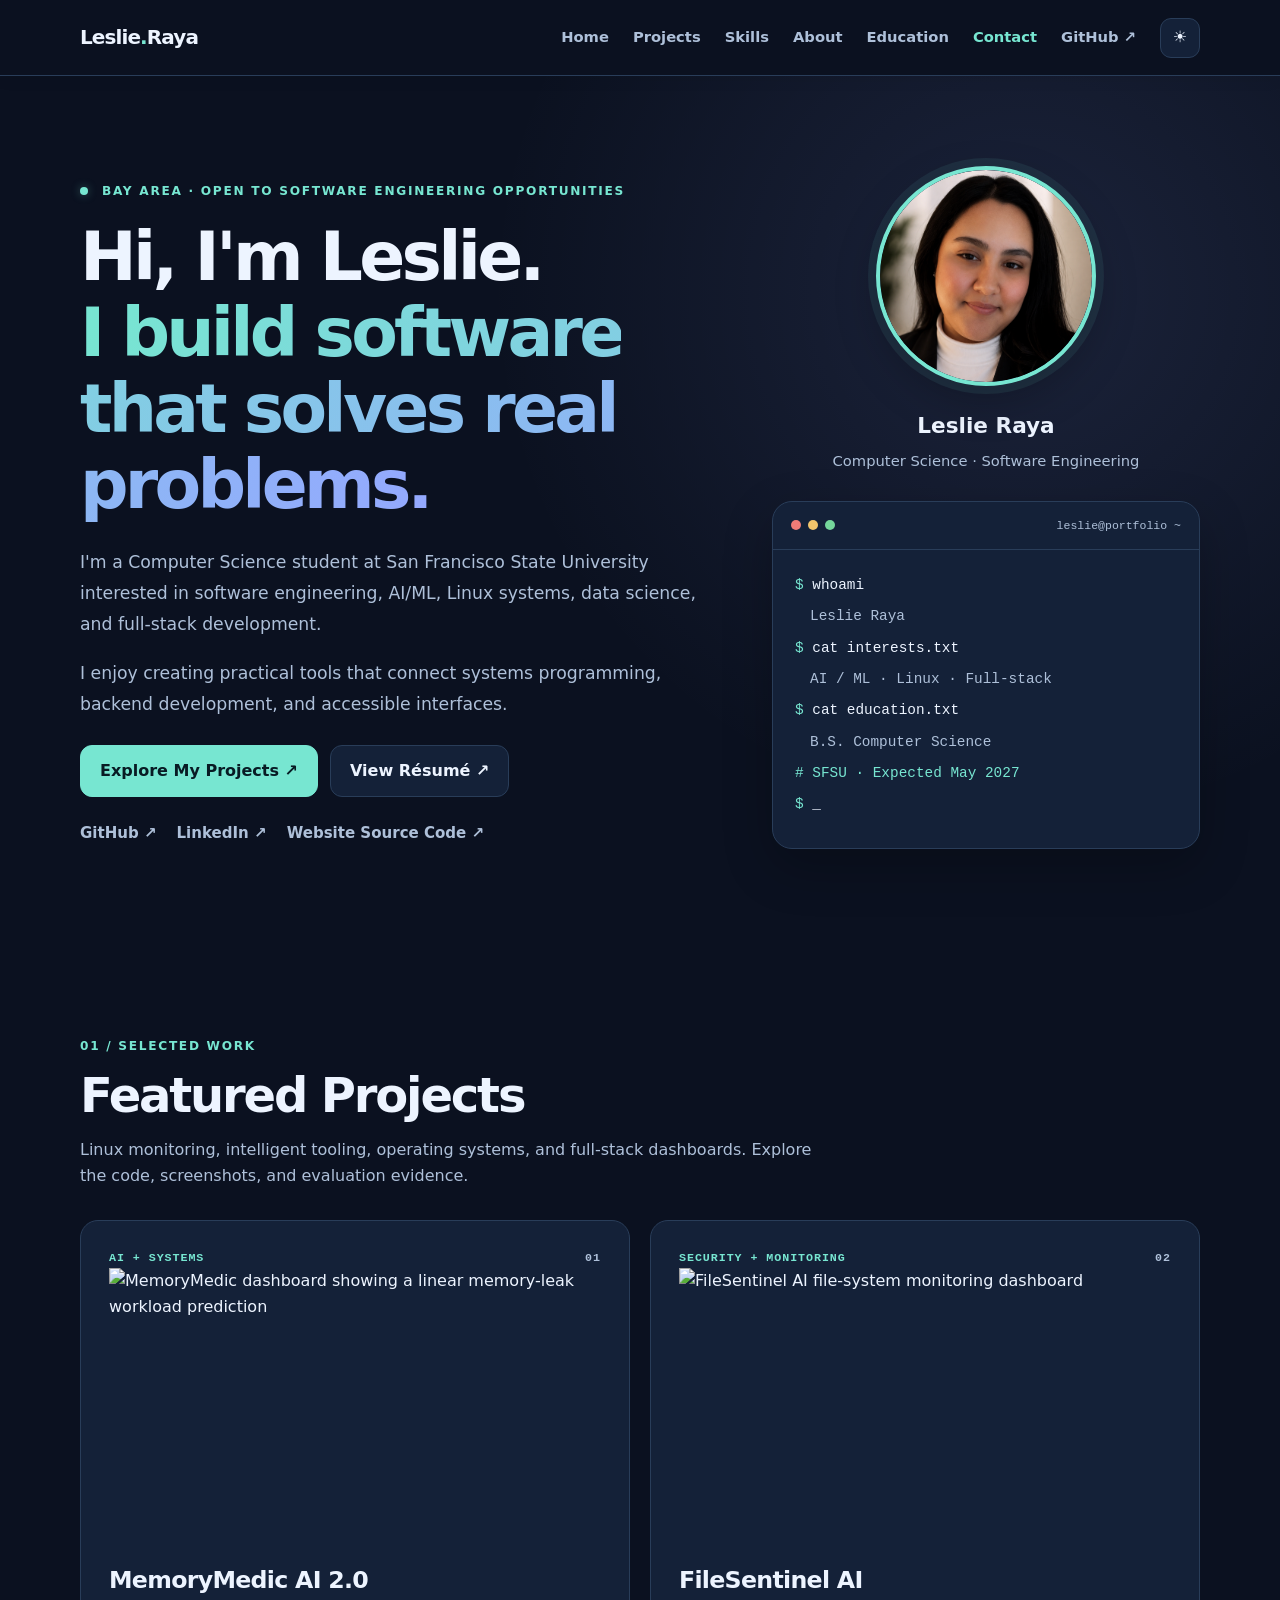
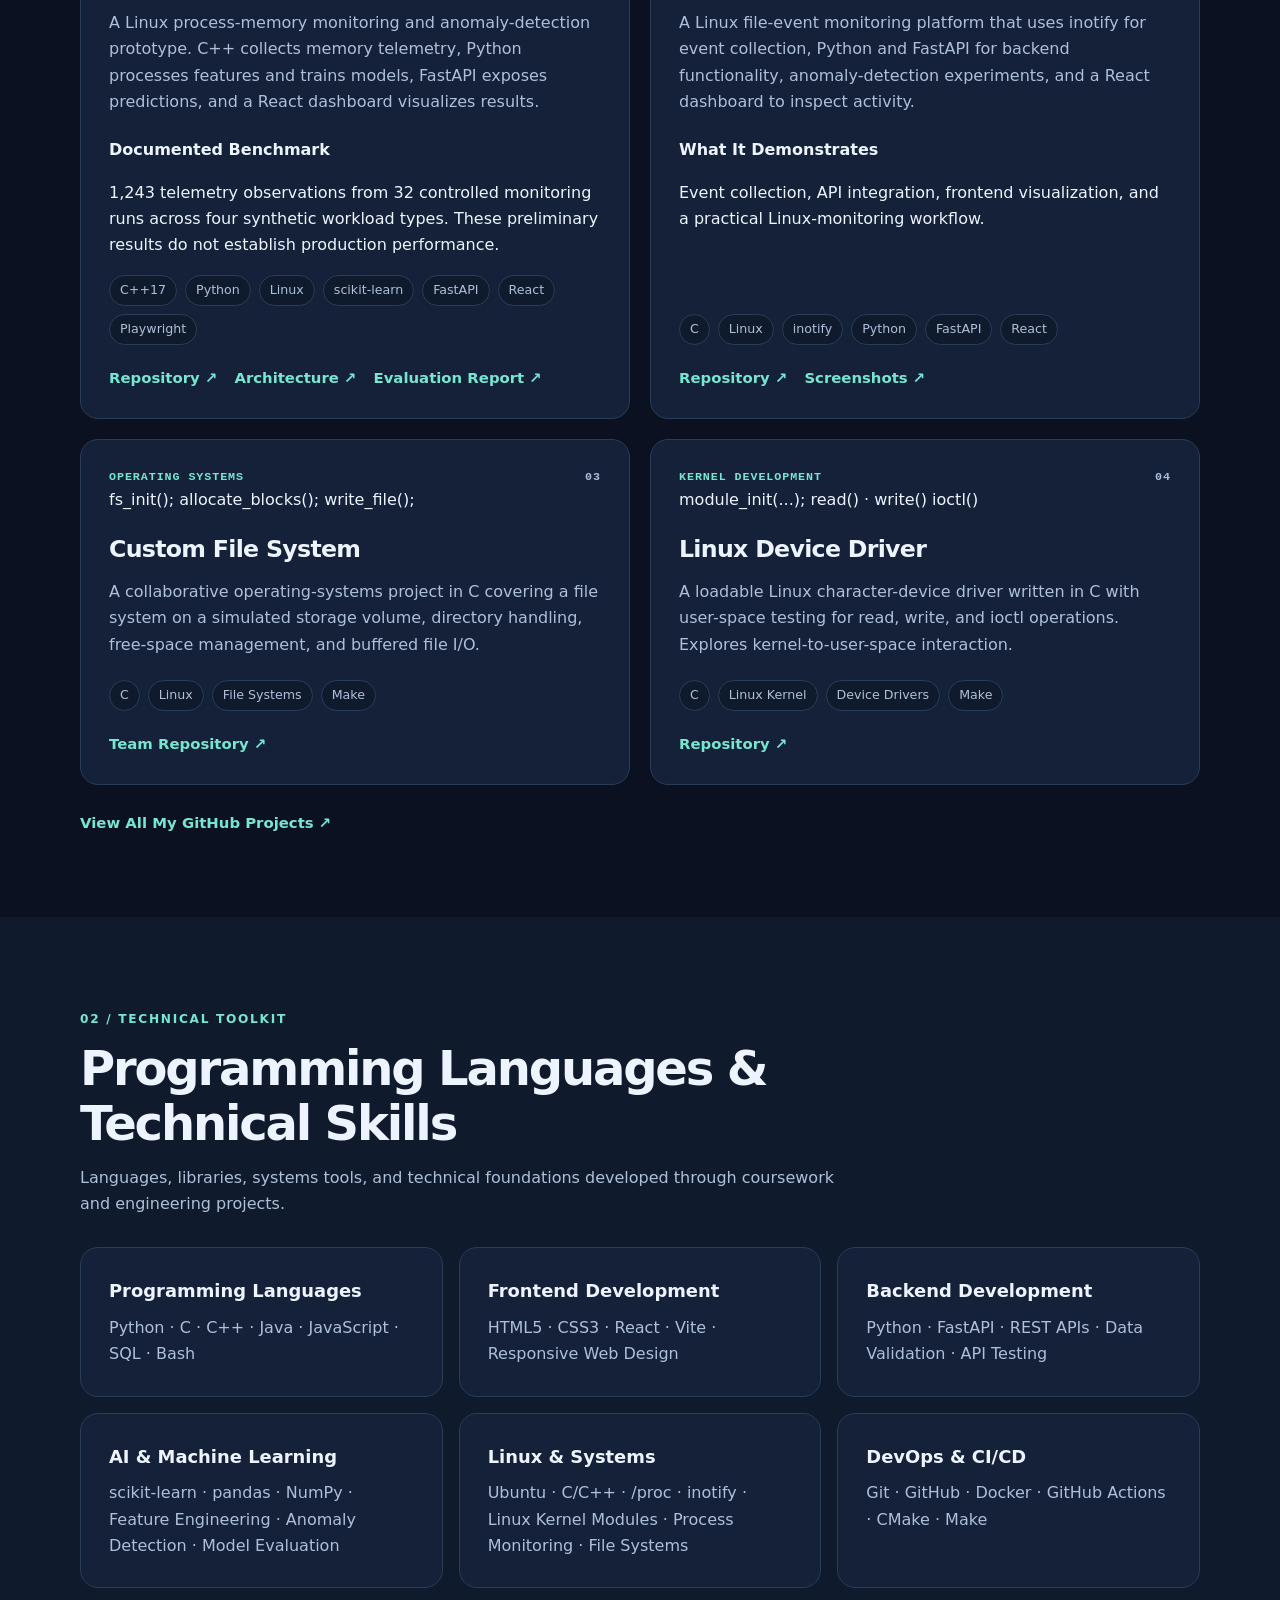
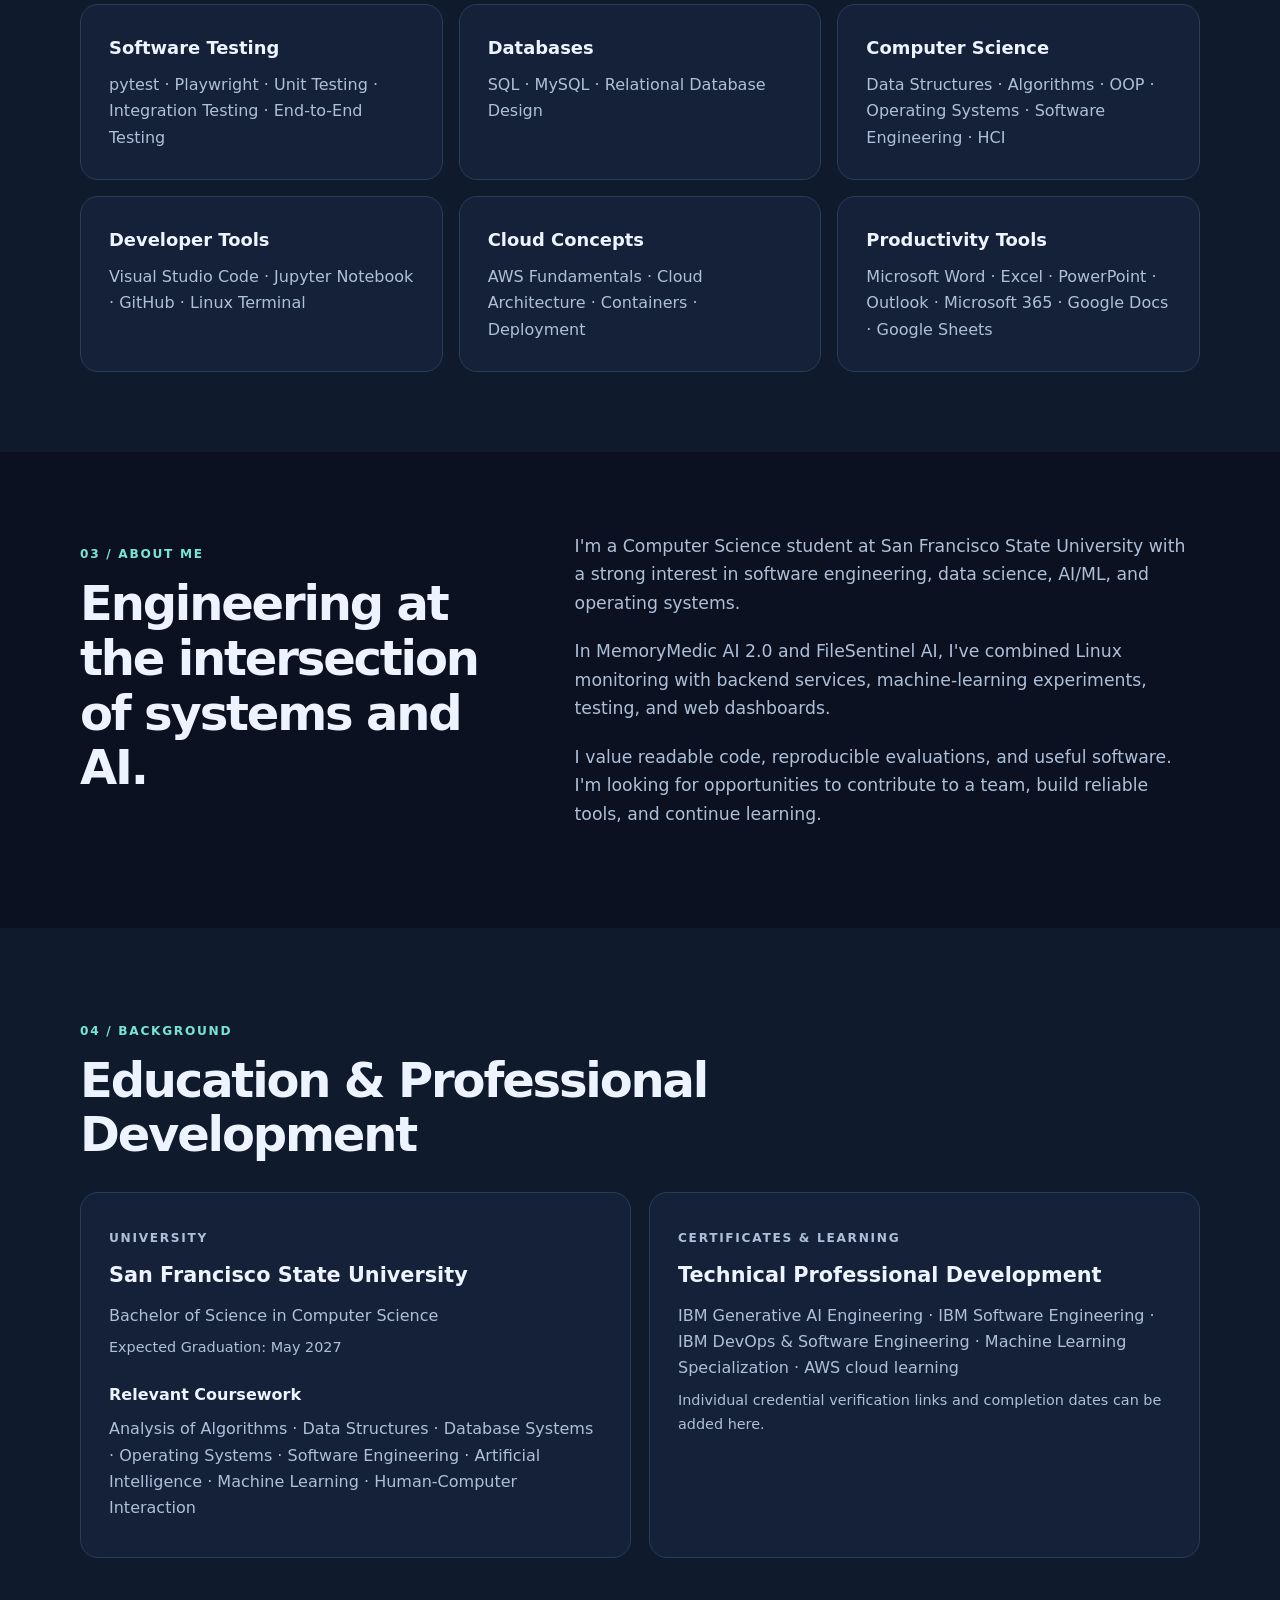
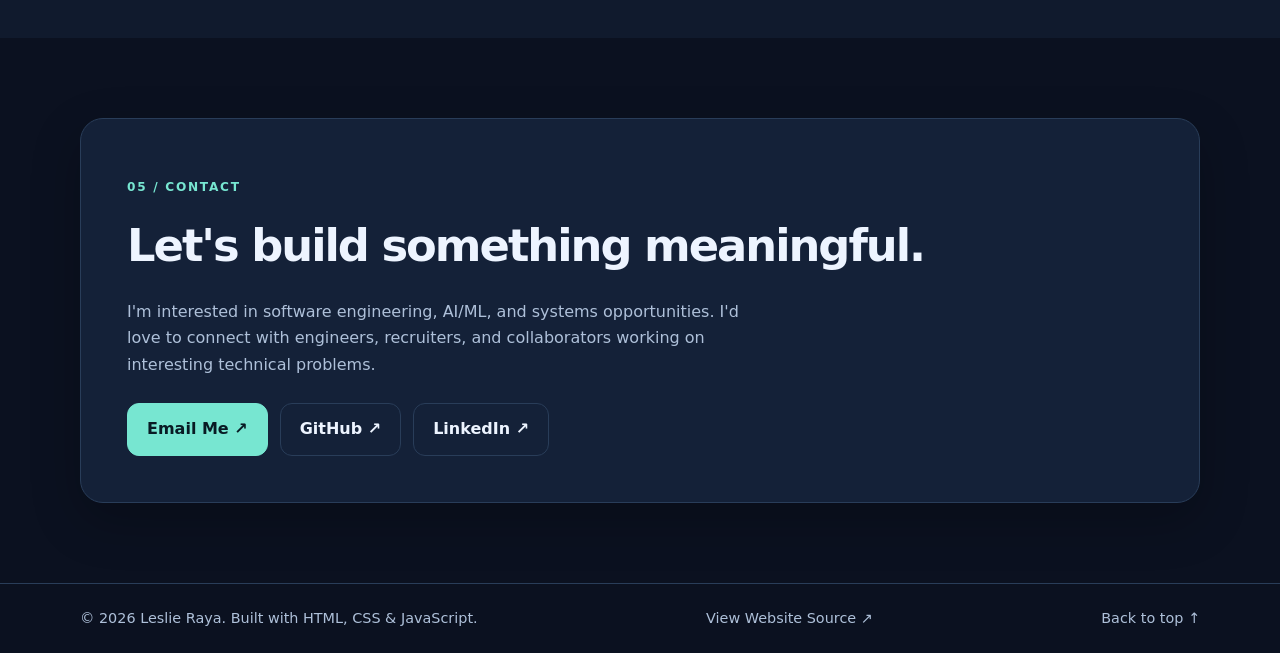
==== commit fc59a6b6: "Update portfolio with projects and GitHub links" ====
--- a/index.html
+++ b/index.html
@@ -1,95 +1,99 @@
 
 <!DOCTYPE html>
 <html lang="en">
-
 <head>
-
-  <!-- ============================================
-       LESLIE RAYA
-       SOFTWARE ENGINEERING PORTFOLIO
-       File: index.html
-  ============================================ -->
-
   <meta charset="UTF-8">
-
-  <meta
-    name="viewport"
-    content="width=device-width, initial-scale=1.0"
-  >
+  <meta name="viewport" content="width=device-width, initial-scale=1.0">
 
   <meta
     name="description"
-    content="Leslie Raya's Software Engineering Portfolio featuring artificial intelligence, machine learning, Linux systems, full-stack development, and computer science projects."
+    content="Leslie Raya's software engineering portfolio. Explore Linux systems, AI/ML, memory monitoring, file-system tools, and full-stack projects."
   >
 
   <meta name="author" content="Leslie Raya">
-
   <meta name="theme-color" content="#0b1120">
 
   <title>
     Leslie Raya | Software Engineering Portfolio
   </title>
 
-  <!-- WEBSITE FAVICON -->
+  <!-- WEBSITE ICON -->
   <link
     rel="icon"
-    href="data:image/svg+xml,%3Csvg xmlns='http://www.w3.org/2000/svg' viewBox='0 0 64 64'%3E%3Crect width='64' height='64' rx='14' fill='%230b1120'/%3E%3Ctext x='50%25' y='55%25' text-anchor='middle' dominant-baseline='middle' font-size='27' font-family='Arial' font-weight='bold' fill='%2377e6d1'%3ELR%3C/text%3E%3C/svg%3E"
+    href="data:image/svg+xml,%3Csvg xmlns='http://www.w3.org/2000/svg' viewBox='0 0 64 64'%3E%3Crect width='64' height='64' rx='14' fill='%230b1120'/%3E%3Ctext x='50%25' y='54%25' text-anchor='middle' dominant-baseline='middle' font-family='Arial' font-weight='bold' font-size='26' fill='%2377e6d1'%3ELR%3C/text%3E%3C/svg%3E"
   >
 
-  <!-- MAIN STYLESHEET -->
+  <!-- CSS -->
   <link rel="stylesheet" href="style.css">
 
   <!-- JAVASCRIPT -->
   <script src="script.js" defer></script>
-
 </head>
 
-
 <body>
 
-  <!-- ============================================
-       ACCESSIBILITY
-  ============================================ -->
-
-  <a href="#main" class="skip-link">
-    Skip to content
+  <a class="skip-link" href="#main">
+    Skip to main content
   </a>
 
-
-  <!-- ============================================
-       HEADER AND NAVIGATION
-  ============================================ -->
+  <!-- =====================================
+       NAVIGATION
+  ====================================== -->
 
   <header class="site-header">
 
     <div class="container nav-bar">
 
-      <!-- WEBSITE LOGO -->
       <a
+        class="brand"
         href="#home"
-        class="brand"
-        aria-label="Leslie Raya Home"
+        aria-label="Leslie Raya, home"
       >
         Leslie<span>.</span>Raya
       </a>
 
-
-      <!-- THEME BUTTON AND MOBILE MENU -->
+      <nav
+        class="site-nav"
+        id="siteNav"
+        aria-label="Main navigation"
+      >
+
+        <a href="#home">Home</a>
+        <a href="#projects">Projects</a>
+        <a href="#skills">Skills</a>
+        <a href="#about">About</a>
+        <a href="#education">Education</a>
+
+        <a href="#contact" class="nav-contact">
+          Contact
+        </a>
+
+        <!-- DIRECT GITHUB PROFILE LINK -->
+        <a
+          href="https://github.com/leslieraya555"
+          target="_blank"
+          rel="noopener noreferrer"
+          aria-label="Leslie Raya on GitHub (opens in a new tab)"
+        >
+          GitHub ↗
+        </a>
+
+      </nav>
+
       <div class="nav-actions">
 
-        <!-- DARK AND LIGHT MODE -->
+        <!-- DARK / LIGHT MODE -->
         <button
           id="themeToggle"
           class="theme-toggle"
           type="button"
           aria-label="Switch to light mode"
-          title="Toggle light and dark mode"
+          title="Toggle dark and light mode"
         >
           ☀
         </button>
 
-
-        <!-- MOBILE NAVIGATION -->
+        <!-- MOBILE MENU -->
         <button
           id="menuToggle"
           class="menu-toggle"
@@ -105,126 +109,69 @@
 
       </div>
 
-
-      <!-- NAVIGATION LINKS -->
-      <nav
-        id="siteNav"
-        class="site-nav"
-        aria-label="Main navigation"
-      >
-
-        <a href="#home">
-          Home
-        </a>
-
-        <a href="#projects">
-          Projects
-        </a>
-
-        <a href="#skills">
-          Skills
-        </a>
-
-        <a href="#about">
-          About
-        </a>
-
-        <a href="#education">
-          Education
-        </a>
-
-        <a href="#contact" class="nav-contact">
-          Contact
-        </a>
-
-      </nav>
-
     </div>
 
   </header>
 
-
-  <!-- ============================================
-       MAIN WEBSITE CONTENT
-  ============================================ -->
-
   <main id="main">
 
-
-    <!-- ==========================================
-         SECTION 1 — HOME / HERO
-    ========================================== -->
+    <!-- =====================================
+         HOME / HERO SECTION
+    ====================================== -->
 
     <section class="hero" id="home">
 
       <div class="container hero-grid">
 
-
-        <!-- LEFT SIDE: INTRODUCTION -->
+        <!-- INTRODUCTION -->
         <div class="hero-content">
 
           <p class="eyebrow">
-
-            <span class="status-dot"></span>
+            <span
+              class="status-dot"
+              aria-hidden="true"
+            ></span>
 
             Bay Area · Open to Software Engineering Opportunities
-
-          </p>
-
-
-          <!-- MAIN HEADING -->
+          </p>
+
           <h1>
-
             Hi, I'm Leslie.
-
             <br>
 
             <span class="gradient-text">
               I build software that solves real problems.
             </span>
-
           </h1>
 
-
-          <!-- INTRODUCTION -->
           <p class="hero-description">
-
             I'm a Computer Science student at
-            San Francisco State University with
-            interests in software engineering,
-            artificial intelligence, machine learning,
-            Linux systems, data science, and
-            full-stack development.
-
-          </p>
-
+            San Francisco State University interested
+            in software engineering, AI/ML,
+            Linux systems, data science,
+            and full-stack development.
+          </p>
 
           <p class="hero-description">
-
-            I enjoy building practical applications,
-            developing intelligent systems, and
-            connecting complex backend technologies
-            with intuitive user interfaces.
-
-          </p>
-
-
-          <!-- ACTION BUTTONS -->
+            I enjoy creating practical tools that
+            connect systems programming, backend
+            development, and accessible interfaces.
+          </p>
+
+          <!-- BUTTONS -->
           <div class="button-row">
 
-            <!-- EXPLORE PROJECTS -->
             <a
+              class="button button-primary"
               href="#projects"
-              class="button button-primary"
             >
               Explore My Projects ↗
             </a>
 
-
-            <!-- VIEW RESUME -->
+            <!-- SINGLE RESUME BUTTON -->
             <a
+              class="button button-secondary"
               href="./Leslie%20I%20Raya%20Resume-2.pdf"
-              class="button button-secondary"
               target="_blank"
               rel="noopener noreferrer"
             >
@@ -232,7 +179,6 @@
             </a>
 
           </div>
-
 
           <!-- SOCIAL LINKS -->
           <div class="social-links">
@@ -245,7 +191,6 @@
               GitHub ↗
             </a>
 
-
             <a
               href="https://www.linkedin.com/in/leslie-raya/"
               target="_blank"
@@ -254,90 +199,57 @@
               LinkedIn ↗
             </a>
 
-          </div>
-
-        </div>
-
-
-
-        <!-- ======================================
-             RIGHT SIDE
-             HEADSHOT + DEVELOPER TERMINAL
+            <!-- PORTFOLIO SOURCE CODE -->
+            <a
+              href="https://github.com/leslieraya555/leslie-raya-portfolio"
+              target="_blank"
+              rel="noopener noreferrer"
+            >
+              Website Source Code ↗
+            </a>
+
+          </div>
+
+        </div>
+
+        <!-- =====================================
+             HEADSHOT AND TERMINAL
         ====================================== -->
 
         <div class="hero-visual">
 
-
-          <!-- PROFESSIONAL PROFILE CARD -->
+          <!-- PROFESSIONAL PHOTO -->
           <div class="profile-card">
 
-
-            <!-- CIRCULAR HEADSHOT -->
-            <div
-              class="profile-avatar"
-              style="
-                position: relative;
-                display: block;
-                width: 220px;
-                height: 220px;
-                min-width: 220px;
-                min-height: 220px;
-                margin: 0 auto;
-                overflow: hidden;
-                border-radius: 50%;
-              "
-            >
-
-              <!-- YOUR PROFESSIONAL PHOTO -->
+            <div class="profile-avatar">
+
               <img
+                class="profile-photo"
                 src="./leslie-headshot.png"
                 alt="Portrait of Leslie Raya"
-                class="profile-photo"
-                width="220"
-                height="220"
-                style="
-                  position: absolute;
-                  inset: 0;
-                  display: block;
-                  width: 100%;
-                  height: 100%;
-                  max-width: none;
-                  object-fit: cover;
-                  object-position: center 25%;
-                  border-radius: 50%;
-                "
+                width="240"
+                height="240"
               >
 
             </div>
 
-
-            <!-- PROFILE NAME -->
             <h2 class="profile-name">
               Leslie Raya
             </h2>
 
-
-            <!-- PROFESSIONAL TITLE -->
             <p class="profile-role">
-              Computer Science | Software Engineering
-            </p>
-
-          </div>
-
-
-
-          <!-- ======================================
-               DEVELOPER TERMINAL
-          ====================================== -->
-
+              Computer Science · Software Engineering
+            </p>
+
+          </div>
+
+          <!-- DEVELOPER TERMINAL -->
           <div
             class="terminal-card"
-            aria-label="Developer profile information"
+            aria-label="Developer profile"
           >
 
-            <!-- TERMINAL HEADER -->
             <div class="terminal-bar">
-
               <span></span>
               <span></span>
               <span></span>
@@ -345,11 +257,8 @@
               <small>
                 leslie@portfolio ~
               </small>
-
-            </div>
-
-
-            <!-- TERMINAL CONTENT -->
+            </div>
+
             <div class="terminal-body">
 
               <p>
@@ -361,7 +270,6 @@
                 Leslie Raya
               </p>
 
-
               <p>
                 <span class="terminal-prompt">$</span>
                 cat interests.txt
@@ -371,7 +279,6 @@
                 AI / ML · Linux · Full-stack
               </p>
 
-
               <p>
                 <span class="terminal-prompt">$</span>
                 cat education.txt
@@ -381,11 +288,9 @@
                 B.S. Computer Science
               </p>
 
-
               <p class="terminal-comment">
                 # SFSU · Expected May 2027
               </p>
-
 
               <p>
                 <span class="terminal-prompt">$</span>
@@ -402,18 +307,14 @@
 
     </section>
 
-
-
-    <!-- ==========================================
-         SECTION 2 — FEATURED PROJECTS
-    ========================================== -->
+    <!-- =====================================
+         FEATURED PROJECTS
+    ====================================== -->
 
     <section class="section" id="projects">
 
       <div class="container">
 
-
-        <!-- SECTION HEADING -->
         <div class="section-heading">
 
           <p class="eyebrow">
@@ -425,24 +326,19 @@
           </h2>
 
           <p>
-            Engineering projects demonstrating
-            my experience with systems programming,
-            artificial intelligence, machine learning,
-            backend development, automated testing,
-            and full-stack applications.
-          </p>
-
-        </div>
-
-
-
-        <!-- PROJECT GRID -->
+            Linux monitoring, intelligent tooling,
+            operating systems, and full-stack
+            dashboards. Explore the code, screenshots,
+            and evaluation evidence.
+          </p>
+
+        </div>
+
         <div class="project-grid">
 
-
-          <!-- ===================================
-               PROJECT 1 — MEMORYMEDIC AI
-          =================================== -->
+          <!-- ============================
+               MEMORYMEDIC AI 2.0
+          ============================= -->
 
           <article class="project-card">
 
@@ -458,46 +354,63 @@
 
             </div>
 
+            <!-- PROJECT SCREENSHOT -->
+            <div class="project-media">
+
+              <img
+                src="https://raw.githubusercontent.com/leslieraya555/MemoryMedic/main/docs/images/memorymedic-linear-leak-prediction.png"
+                alt="MemoryMedic dashboard showing a linear memory-leak workload prediction"
+                width="960"
+                height="540"
+                loading="lazy"
+              >
+
+            </div>
 
             <h3>
               MemoryMedic AI 2.0
             </h3>
 
-
             <p>
               A Linux process-memory monitoring and
-              machine-learning anomaly detection platform.
-
-              Built with C++17 and Python, the platform
-              collects memory telemetry, engineers features,
-              trains and evaluates machine-learning models,
-              and exposes predictions through a FastAPI
-              backend and React dashboard.
-
-              Includes controlled synthetic workload
-              benchmarking, evaluation documentation,
-              automated backend testing, and
-              Playwright end-to-end browser testing.
-            </p>
-
+              anomaly-detection prototype.
+
+              C++ collects memory telemetry,
+              Python processes features and trains models,
+              FastAPI exposes predictions, and a React
+              dashboard visualizes results.
+            </p>
+
+            <!-- EVALUATION -->
+            <div class="project-evidence">
+
+              <strong>
+                Documented Benchmark
+              </strong>
+
+              <p>
+                1,243 telemetry observations from
+                32 controlled monitoring runs across
+                four synthetic workload types.
+
+                These preliminary results do not
+                establish production performance.
+              </p>
+
+            </div>
 
             <!-- TECHNOLOGIES -->
             <div class="tags">
-
               <span>C++17</span>
               <span>Python</span>
               <span>Linux</span>
-              <span>Machine Learning</span>
               <span>scikit-learn</span>
               <span>FastAPI</span>
               <span>React</span>
-              <span>Docker</span>
               <span>Playwright</span>
-
-            </div>
-
-
-            <!-- PROJECT LINKS -->
+            </div>
+
+            <!-- LINKS -->
             <div class="project-links">
 
               <a
@@ -505,9 +418,16 @@
                 target="_blank"
                 rel="noopener noreferrer"
               >
-                View Repository ↗
+                Repository ↗
               </a>
 
+              <a
+                href="https://github.com/leslieraya555/MemoryMedic/blob/main/docs/architecture.md"
+                target="_blank"
+                rel="noopener noreferrer"
+              >
+                Architecture ↗
+              </a>
 
               <a
                 href="https://github.com/leslieraya555/MemoryMedic/blob/main/docs/evaluation_report.md"
@@ -521,11 +441,9 @@
 
           </article>
 
-
-
-          <!-- ===================================
-               PROJECT 2 — FILESENTINEL AI
-          =================================== -->
+          <!-- ============================
+               FILESENTINEL AI
+          ============================= -->
 
           <article class="project-card">
 
@@ -541,40 +459,53 @@
 
             </div>
 
+            <!-- PROJECT SCREENSHOT -->
+            <div class="project-media">
+
+              <img
+                src="https://raw.githubusercontent.com/leslieraya555/FileSentinel-AI/main/docs/images-filesentinel/dashboard/filesentinel-dashboard-01.png"
+                alt="FileSentinel AI file-system monitoring dashboard"
+                width="960"
+                height="540"
+                loading="lazy"
+              >
+
+            </div>
 
             <h3>
               FileSentinel AI
             </h3>
 
-
-            <p>
-              A Linux file-system monitoring and
-              anomaly-detection application.
-
-              Uses the Linux inotify interface
-              to observe file-system events,
-              Python for anomaly detection,
-              FastAPI for backend services,
-              and React for an interactive
-              monitoring dashboard.
-
-              Explores intelligent file-system
-              monitoring and event analysis.
-            </p>
-
+            <p>
+              A Linux file-event monitoring platform
+              that uses inotify for event collection,
+              Python and FastAPI for backend functionality,
+              anomaly-detection experiments, and a React
+              dashboard to inspect activity.
+            </p>
+
+            <div class="project-evidence">
+
+              <strong>
+                What It Demonstrates
+              </strong>
+
+              <p>
+                Event collection, API integration,
+                frontend visualization, and a
+                practical Linux-monitoring workflow.
+              </p>
+
+            </div>
 
             <div class="tags">
-
               <span>C</span>
-              <span>Python</span>
               <span>Linux</span>
               <span>inotify</span>
+              <span>Python</span>
               <span>FastAPI</span>
               <span>React</span>
-              <span>Machine Learning</span>
-
-            </div>
-
+            </div>
 
             <div class="project-links">
 
@@ -583,18 +514,24 @@
                 target="_blank"
                 rel="noopener noreferrer"
               >
-                View Repository ↗
+                Repository ↗
               </a>
 
+              <a
+                href="https://github.com/leslieraya555/FileSentinel-AI/tree/main/docs/images-filesentinel"
+                target="_blank"
+                rel="noopener noreferrer"
+              >
+                Screenshots ↗
+              </a>
+
             </div>
 
           </article>
 
-
-
-          <!-- ===================================
-               PROJECT 3 — CUSTOM FILE SYSTEM
-          =================================== -->
+          <!-- ============================
+               CUSTOM FILE SYSTEM
+          ============================= -->
 
           <article class="project-card">
 
@@ -610,55 +547,51 @@
 
             </div>
 
+            <div
+              class="project-media project-media-code"
+              aria-hidden="true"
+            >
+              <span>fs_init();</span>
+              <span>allocate_blocks();</span>
+              <span>write_file();</span>
+            </div>
 
             <h3>
               Custom File System
             </h3>
 
-
-            <p>
-              A collaborative operating-systems
-              project implemented in C.
-
-              Explores low-level file-system
-              development, directory operations,
-              simulated storage volumes,
+            <p>
+              A collaborative operating-systems project
+              in C covering a file system on a simulated
+              storage volume, directory handling,
               free-space management,
-              buffered file input/output,
-              and systems programming concepts.
-            </p>
-
+              and buffered file I/O.
+            </p>
 
             <div class="tags">
-
               <span>C</span>
               <span>Linux</span>
-              <span>Operating Systems</span>
               <span>File Systems</span>
               <span>Make</span>
-
-            </div>
-
+            </div>
 
             <div class="project-links">
 
               <a
-                href="https://github.com/leslieraya555?tab=repositories"
+                href="https://github.com/leslieraya555/csc415-group-project"
                 target="_blank"
                 rel="noopener noreferrer"
               >
-                Browse Repositories ↗
+                Team Repository ↗
               </a>
 
             </div>
 
           </article>
 
-
-
-          <!-- ===================================
-               PROJECT 4 — LINUX DEVICE DRIVER
-          =================================== -->
+          <!-- ============================
+               LINUX DEVICE DRIVER
+          ============================= -->
 
           <article class="project-card">
 
@@ -674,45 +607,42 @@
 
             </div>
 
+            <div
+              class="project-media project-media-code"
+              aria-hidden="true"
+            >
+              <span>module_init(...);</span>
+              <span>read() · write()</span>
+              <span>ioctl()</span>
+            </div>
 
             <h3>
               Linux Device Driver
             </h3>
 
-
-            <p>
-              A loadable Linux character-device
-              driver developed in C.
-
-              Demonstrates Linux kernel-module
-              programming, user-space testing,
-              and read, write, and ioctl operations.
-
-              Explores communication between
-              user-space applications and
-              kernel components.
-            </p>
-
+            <p>
+              A loadable Linux character-device driver
+              written in C with user-space testing for
+              read, write, and ioctl operations.
+
+              Explores kernel-to-user-space interaction.
+            </p>
 
             <div class="tags">
-
               <span>C</span>
               <span>Linux Kernel</span>
               <span>Device Drivers</span>
-              <span>Systems Programming</span>
               <span>Make</span>
-
-            </div>
-
+            </div>
 
             <div class="project-links">
 
               <a
-                href="https://github.com/lraya7/assignment6-device-driver"
+                href="https://github.com/leslieraya555/assignment6-device-driver"
                 target="_blank"
                 rel="noopener noreferrer"
               >
-                View Repository ↗
+                Repository ↗
               </a>
 
             </div>
@@ -721,17 +651,15 @@
 
         </div>
 
-
-        <!-- MORE PROJECTS -->
         <div class="section-footer">
 
           <a
+            class="text-link"
             href="https://github.com/leslieraya555?tab=repositories"
-            class="text-link"
             target="_blank"
             rel="noopener noreferrer"
           >
-            Explore All GitHub Projects ↗
+            View All My GitHub Projects ↗
           </a>
 
         </div>
@@ -740,246 +668,130 @@
 
     </section>
 
-
-
-    <!-- ==========================================
-         SECTION 3 — TECHNICAL SKILLS
-    ========================================== -->
-
-    <section
-      class="section section-alt"
-      id="skills"
-    >
+    <!-- =====================================
+         SKILLS
+    ====================================== -->
+
+    <section class="section section-alt" id="skills">
 
       <div class="container">
 
-
         <div class="section-heading">
 
           <p class="eyebrow">
-            02 / Technical Expertise
+            02 / Technical Toolkit
           </p>
 
           <h2>
-            Programming Languages & Technical Skills
+            Programming Languages &amp; Technical Skills
           </h2>
 
           <p>
-            Technologies, tools, and engineering
-            practices developed through
-            academic coursework,
-            technical projects, and
-            independent learning.
-          </p>
-
-        </div>
-
-
+            Languages, libraries, systems tools,
+            and technical foundations developed through
+            coursework and engineering projects.
+          </p>
+
+        </div>
 
         <div class="skills-grid">
 
-
-          <!-- PROGRAMMING LANGUAGES -->
-          <div class="skill-card">
-
-            <h3>
-              Programming Languages
-            </h3>
-
+          <div class="skill-card">
+            <h3>Programming Languages</h3>
             <p>
               Python · C · C++ · Java ·
               JavaScript · SQL · Bash
             </p>
-
-          </div>
-
-
-
-          <!-- FRONTEND -->
-          <div class="skill-card">
-
-            <h3>
-              Frontend Development
-            </h3>
-
-            <p>
-              HTML5 · CSS3 · JavaScript ·
-              React · Vite ·
-              Responsive Web Design
-            </p>
-
-          </div>
-
-
-
-          <!-- BACKEND -->
-          <div class="skill-card">
-
-            <h3>
-              Backend Development
-            </h3>
-
+          </div>
+
+          <div class="skill-card">
+            <h3>Frontend Development</h3>
+            <p>
+              HTML5 · CSS3 · React ·
+              Vite · Responsive Web Design
+            </p>
+          </div>
+
+          <div class="skill-card">
+            <h3>Backend Development</h3>
             <p>
               Python · FastAPI · REST APIs ·
               Data Validation · API Testing
             </p>
-
-          </div>
-
-
-
-          <!-- AI / ML -->
-          <div class="skill-card">
-
-            <h3>
-              Artificial Intelligence & Machine Learning
-            </h3>
-
-            <p>
-              scikit-learn · NumPy · pandas ·
-              Isolation Forest · Anomaly Detection ·
-              Feature Engineering · Model Evaluation
-            </p>
-
-          </div>
-
-
-
-          <!-- SYSTEMS -->
-          <div class="skill-card">
-
-            <h3>
-              Systems Programming
-            </h3>
-
-            <p>
-              Linux · Ubuntu · C/C++ ·
-              Linux Kernel Modules · inotify ·
-              Process Monitoring · File Systems
-            </p>
-
-          </div>
-
-
-
-          <!-- DEVOPS -->
-          <div class="skill-card">
-
-            <h3>
-              DevOps & CI/CD
-            </h3>
-
+          </div>
+
+          <div class="skill-card">
+            <h3>AI &amp; Machine Learning</h3>
+            <p>
+              scikit-learn · pandas · NumPy ·
+              Feature Engineering · Anomaly Detection ·
+              Model Evaluation
+            </p>
+          </div>
+
+          <div class="skill-card">
+            <h3>Linux &amp; Systems</h3>
+            <p>
+              Ubuntu · C/C++ · /proc · inotify ·
+              Linux Kernel Modules · Process Monitoring ·
+              File Systems
+            </p>
+          </div>
+
+          <div class="skill-card">
+            <h3>DevOps &amp; CI/CD</h3>
             <p>
               Git · GitHub · Docker ·
-              GitHub Actions ·
-              Continuous Integration ·
-              CMake · Make
-            </p>
-
-          </div>
-
-
-
-          <!-- TESTING -->
-          <div class="skill-card">
-
-            <h3>
-              Software Testing
-            </h3>
-
+              GitHub Actions · CMake · Make
+            </p>
+          </div>
+
+          <div class="skill-card">
+            <h3>Software Testing</h3>
             <p>
               pytest · Playwright · Unit Testing ·
-              Integration Testing ·
-              End-to-End Testing
-            </p>
-
-          </div>
-
-
-
-          <!-- DATABASES -->
-          <div class="skill-card">
-
-            <h3>
-              Databases
-            </h3>
-
-            <p>
-              SQL · MySQL ·
-              Database Management ·
-              Relational Database Design
-            </p>
-
-          </div>
-
-
-
-          <!-- CS FUNDAMENTALS -->
-          <div class="skill-card">
-
-            <h3>
-              Computer Science Fundamentals
-            </h3>
-
-            <p>
-              Data Structures · Algorithms ·
-              Object-Oriented Programming ·
-              Operating Systems ·
-              Software Engineering
-            </p>
-
-          </div>
-
-
-
-          <!-- DEVELOPMENT TOOLS -->
-          <div class="skill-card">
-
-            <h3>
-              Development Tools
-            </h3>
-
-            <p>
-              Visual Studio Code ·
-              Jupyter Notebook · GitHub ·
-              Linux Terminal
-            </p>
-
-          </div>
-
-
-
-          <!-- CLOUD -->
-          <div class="skill-card">
-
-            <h3>
-              Cloud Technologies
-            </h3>
-
-            <p>
-              AWS Fundamentals ·
-              Cloud Architecture Concepts ·
-              Containerization · Deployment
-            </p>
-
-          </div>
-
-
-
-          <!-- PRODUCTIVITY -->
-          <div class="skill-card">
-
-            <h3>
-              Microsoft & Productivity Tools
-            </h3>
-
-            <p>
-              Microsoft Word · Excel ·
-              PowerPoint · Outlook ·
-              Microsoft 365 · Google Docs ·
-              Google Sheets
-            </p>
-
+              Integration Testing · End-to-End Testing
+            </p>
+          </div>
+
+          <div class="skill-card">
+            <h3>Databases</h3>
+            <p>
+              SQL · MySQL · Relational Database Design
+            </p>
+          </div>
+
+          <div class="skill-card">
+            <h3>Computer Science</h3>
+            <p>
+              Data Structures · Algorithms · OOP ·
+              Operating Systems · Software Engineering · HCI
+            </p>
+          </div>
+
+          <div class="skill-card">
+            <h3>Developer Tools</h3>
+            <p>
+              Visual Studio Code · Jupyter Notebook ·
+              GitHub · Linux Terminal
+            </p>
+          </div>
+
+          <div class="skill-card">
+            <h3>Cloud Concepts</h3>
+            <p>
+              AWS Fundamentals · Cloud Architecture ·
+              Containers · Deployment
+            </p>
+          </div>
+
+          <div class="skill-card">
+            <h3>Productivity Tools</h3>
+            <p>
+              Microsoft Word · Excel · PowerPoint ·
+              Outlook · Microsoft 365 ·
+              Google Docs · Google Sheets
+            </p>
           </div>
 
         </div>
@@ -988,16 +800,13 @@
 
     </section>
 
-
-
-    <!-- ==========================================
-         SECTION 4 — ABOUT ME
-    ========================================== -->
+    <!-- =====================================
+         ABOUT
+    ====================================== -->
 
     <section class="section" id="about">
 
       <div class="container about-grid">
-
 
         <div class="section-heading">
 
@@ -1012,48 +821,29 @@
 
         </div>
 
-
         <div class="about-copy">
 
           <p>
             I'm a Computer Science student at
             San Francisco State University
-            with a strong interest in
-            software engineering,
-            artificial intelligence,
-            machine learning, data science,
+            with a strong interest in software
+            engineering, data science, AI/ML,
             and operating systems.
           </p>
 
-
           <p>
-            I enjoy building software that
-            solves practical problems,
-            particularly applications combining
-            low-level systems programming
-            with machine learning and
-            intuitive user interfaces.
-          </p>
-
+            In MemoryMedic AI 2.0 and FileSentinel AI,
+            I've combined Linux monitoring with backend
+            services, machine-learning experiments,
+            testing, and web dashboards.
+          </p>
 
           <p>
-            Through projects such as
-            MemoryMedic AI 2.0 and
-            FileSentinel AI, I've worked with
-            Linux monitoring, anomaly detection,
-            backend development,
-            automated testing,
-            and frontend dashboards.
-          </p>
-
-
-          <p>
-            My goal is to continue growing
-            as a software engineer while
-            contributing to meaningful
-            technical projects involving
-            intelligent systems and
-            data-driven applications.
+            I value readable code, reproducible
+            evaluations, and useful software.
+            I'm looking for opportunities to contribute
+            to a team, build reliable tools,
+            and continue learning.
           </p>
 
         </div>
@@ -1062,44 +852,27 @@
 
     </section>
 
-
-
-    <!-- ==========================================
-         SECTION 5 — EDUCATION
-    ========================================== -->
-
-    <section
-      class="section section-alt"
-      id="education"
-    >
+    <!-- =====================================
+         EDUCATION AND CERTIFICATIONS
+    ====================================== -->
+
+    <section class="section section-alt" id="education">
 
       <div class="container">
 
-
         <div class="section-heading">
 
           <p class="eyebrow">
-            04 / Academic Background
+            04 / Background
           </p>
 
           <h2>
-            Education & Professional Development
+            Education &amp; Professional Development
           </h2>
 
-          <p>
-            My academic background,
-            technical training, and
-            continuous learning
-            in software engineering
-            and computer science.
-          </p>
-
-        </div>
-
-
+        </div>
 
         <div class="education-grid">
-
 
           <!-- UNIVERSITY -->
           <div class="education-card">
@@ -1107,86 +880,55 @@
             <p class="card-kicker">
               UNIVERSITY
             </p>
-
 
             <h3>
               San Francisco State University
             </h3>
 
-
-            <p>
-              Bachelor of Science
-              in Computer Science
-            </p>
-
+            <p>
+              Bachelor of Science in Computer Science
+            </p>
 
             <p class="subtle">
               Expected Graduation: May 2027
             </p>
-
 
             <h4>
               Relevant Coursework
             </h4>
 
-
             <p>
               Analysis of Algorithms ·
-              Data Structures ·
-              Database Systems ·
-              Operating Systems ·
-              Software Engineering ·
-              Artificial Intelligence ·
-              Machine Learning ·
+              Data Structures · Database Systems ·
+              Operating Systems · Software Engineering ·
+              Artificial Intelligence · Machine Learning ·
               Human-Computer Interaction
             </p>
 
           </div>
 
-
-
-          <!-- CERTIFICATIONS -->
+          <!-- PROFESSIONAL DEVELOPMENT -->
           <div class="education-card">
 
             <p class="card-kicker">
-              PROFESSIONAL DEVELOPMENT
-            </p>
-
+              CERTIFICATES &amp; LEARNING
+            </p>
 
             <h3>
-              Certifications & Specialized Learning
+              Technical Professional Development
             </h3>
 
-
-            <p>
-              IBM Generative AI Engineering
-            </p>
-
-
-            <p>
-              IBM Software Engineering
-            </p>
-
-
-            <p>
-              IBM DevOps & Software Engineering
-            </p>
-
-
-            <p>
-              Machine Learning Specialization
-            </p>
-
-
-            <p>
-              AWS Cloud Learning
-            </p>
-
+            <p>
+              IBM Generative AI Engineering ·
+              IBM Software Engineering ·
+              IBM DevOps &amp; Software Engineering ·
+              Machine Learning Specialization ·
+              AWS cloud learning
+            </p>
 
             <p class="subtle">
-              Credential verification links
-              can be added for completed
-              certifications.
+              Individual credential verification links
+              and completion dates can be added here.
             </p>
 
           </div>
@@ -1197,74 +939,54 @@
 
     </section>
 
-
-
-    <!-- ==========================================
-         SECTION 6 — CONTACT
-    ========================================== -->
+    <!-- =====================================
+         CONTACT
+    ====================================== -->
 
     <section class="section" id="contact">
 
       <div class="container">
 
-
         <div class="contact-panel">
 
           <p class="eyebrow">
-            05 / Get in Touch
-          </p>
-
+            05 / Contact
+          </p>
 
           <h2>
             Let's build something meaningful.
           </h2>
 
-
           <p>
             I'm interested in software engineering,
-            artificial intelligence,
-            machine learning, data science,
-            and systems engineering opportunities.
-          </p>
-
-
-          <p>
-            I'm interested in connecting
-            with engineers, recruiters,
-            and professionals working
+            AI/ML, and systems opportunities.
+
+            I'd love to connect with engineers,
+            recruiters, and collaborators working
             on interesting technical problems.
           </p>
 
-
           <div class="button-row">
 
-
-            <!-- EMAIL -->
             <a
+              class="button button-primary"
               href="mailto:leslieraya08@gmail.com"
-              class="button button-primary"
             >
               Email Me ↗
             </a>
 
-
-
-            <!-- GITHUB -->
             <a
+              class="button button-secondary"
               href="https://github.com/leslieraya555"
-              class="button button-secondary"
               target="_blank"
               rel="noopener noreferrer"
             >
               GitHub ↗
             </a>
 
-
-
-            <!-- LINKEDIN -->
             <a
+              class="button button-secondary"
               href="https://www.linkedin.com/in/leslie-raya/"
-              class="button button-secondary"
               target="_blank"
               rel="noopener noreferrer"
             >
@@ -1281,11 +1003,9 @@
 
   </main>
 
-
-
-  <!-- ==========================================
+  <!-- =====================================
        FOOTER
-  ========================================== -->
+  ====================================== -->
 
   <footer class="site-footer">
 
@@ -1293,12 +1013,19 @@
 
       <p>
         © <span id="year">2026</span> Leslie Raya.
-        Built with HTML, CSS & JavaScript.
+        Built with HTML, CSS &amp; JavaScript.
       </p>
 
+      <a
+        href="https://github.com/leslieraya555/leslie-raya-portfolio"
+        target="_blank"
+        rel="noopener noreferrer"
+      >
+        View Website Source ↗
+      </a>
 
       <a href="#home">
-        Back to Top ↑
+        Back to top ↑
       </a>
 
     </div>
